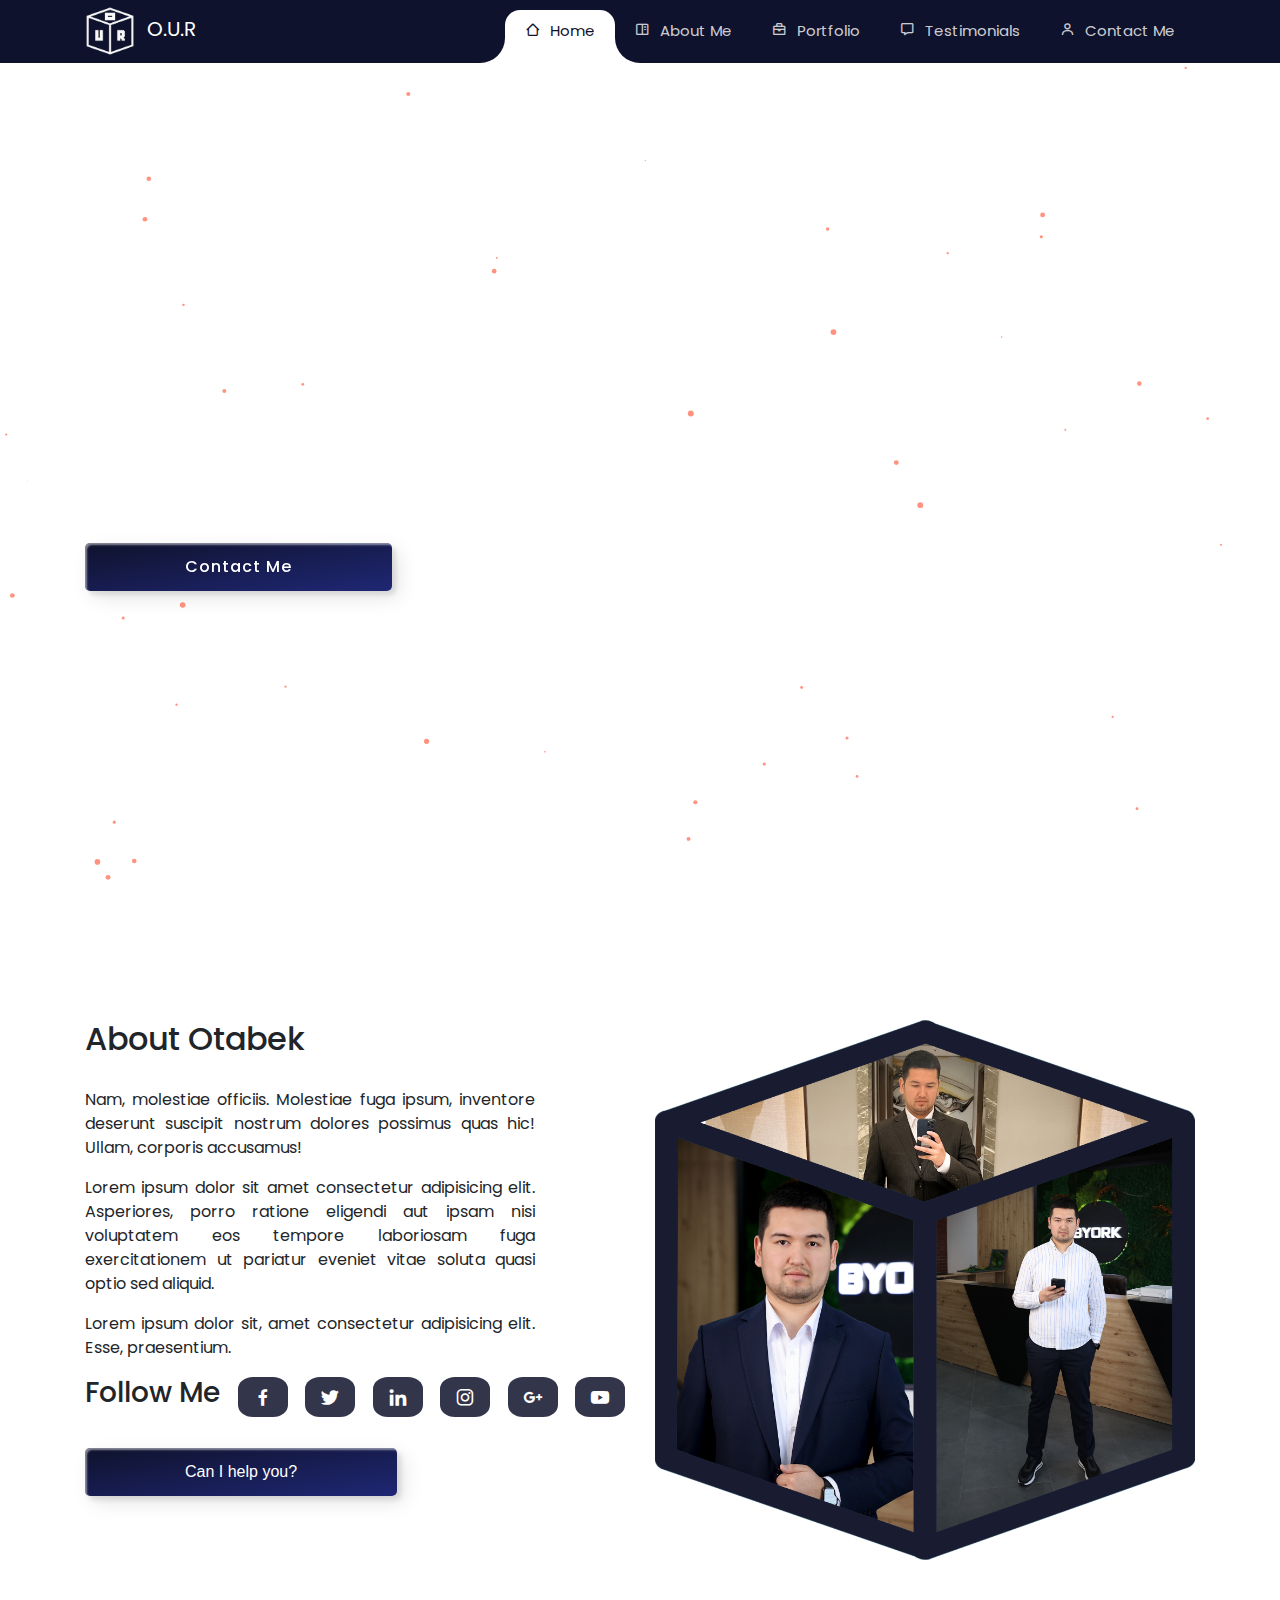
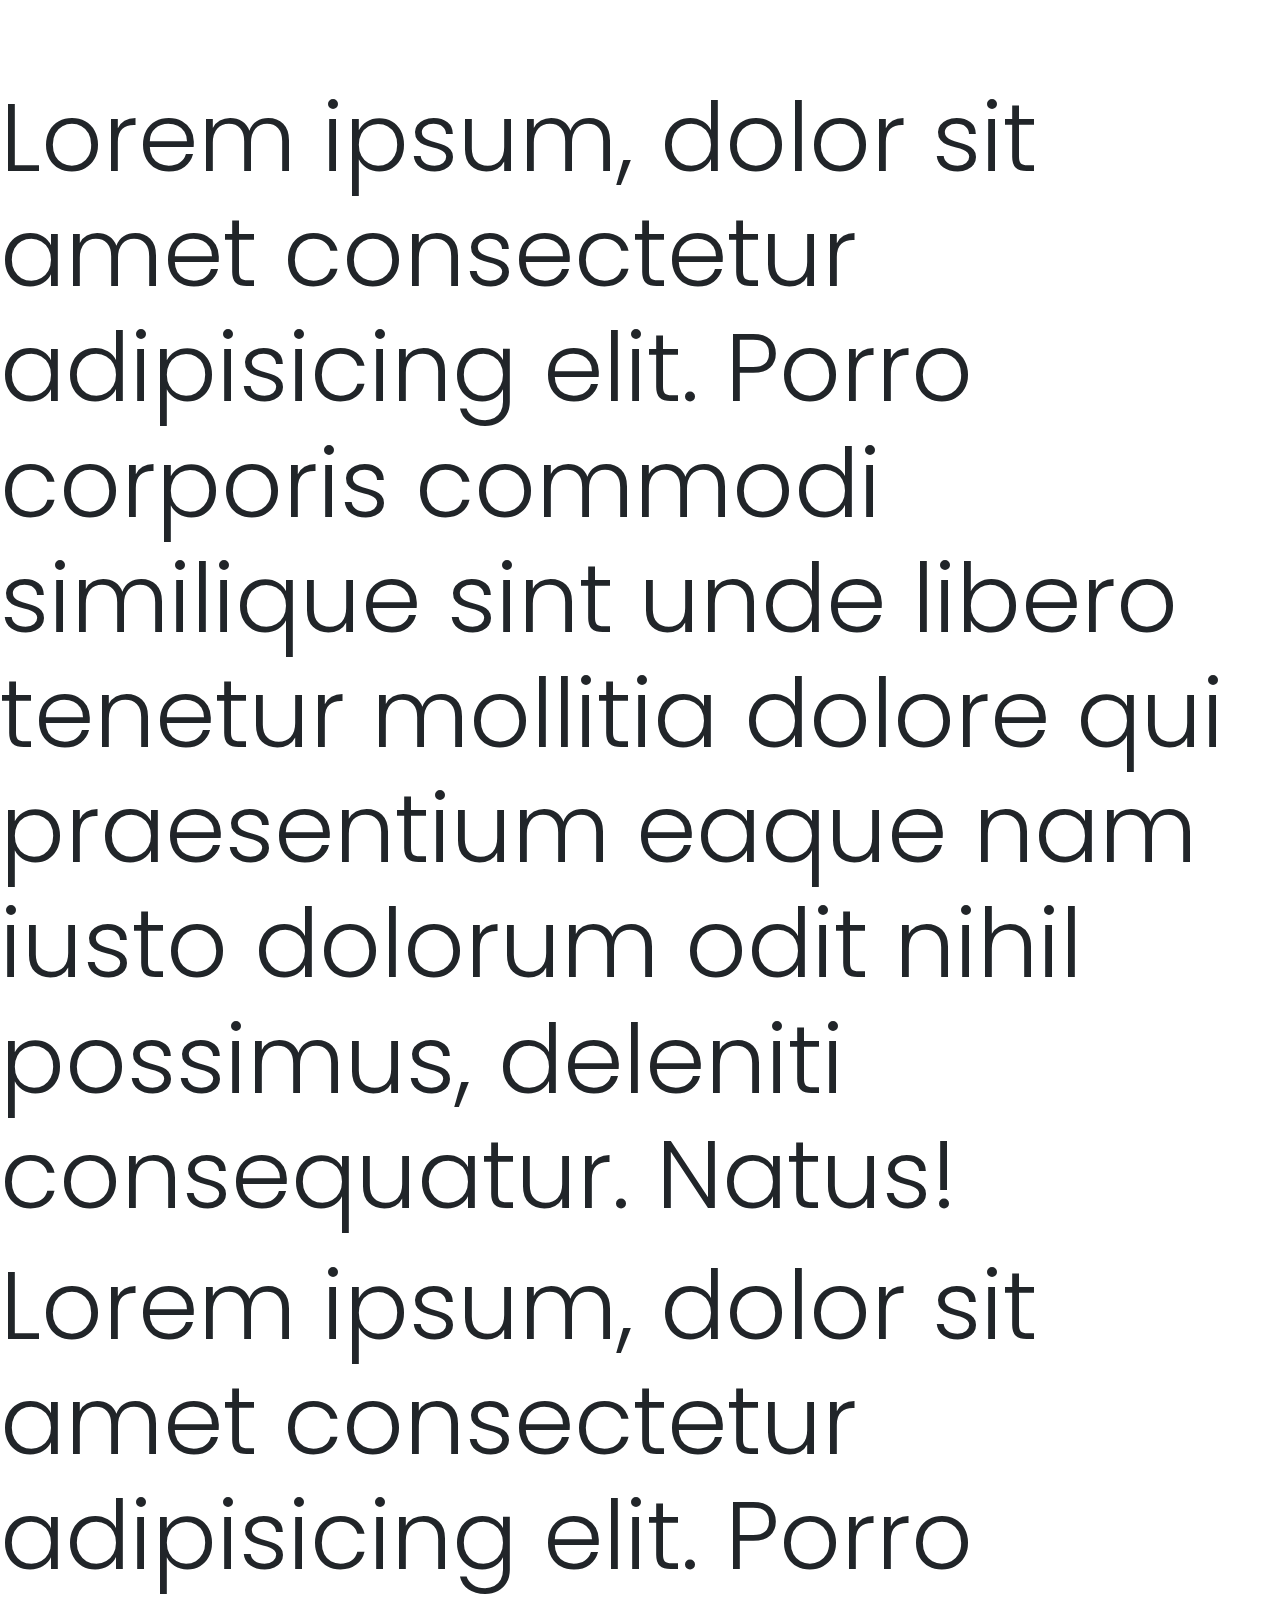
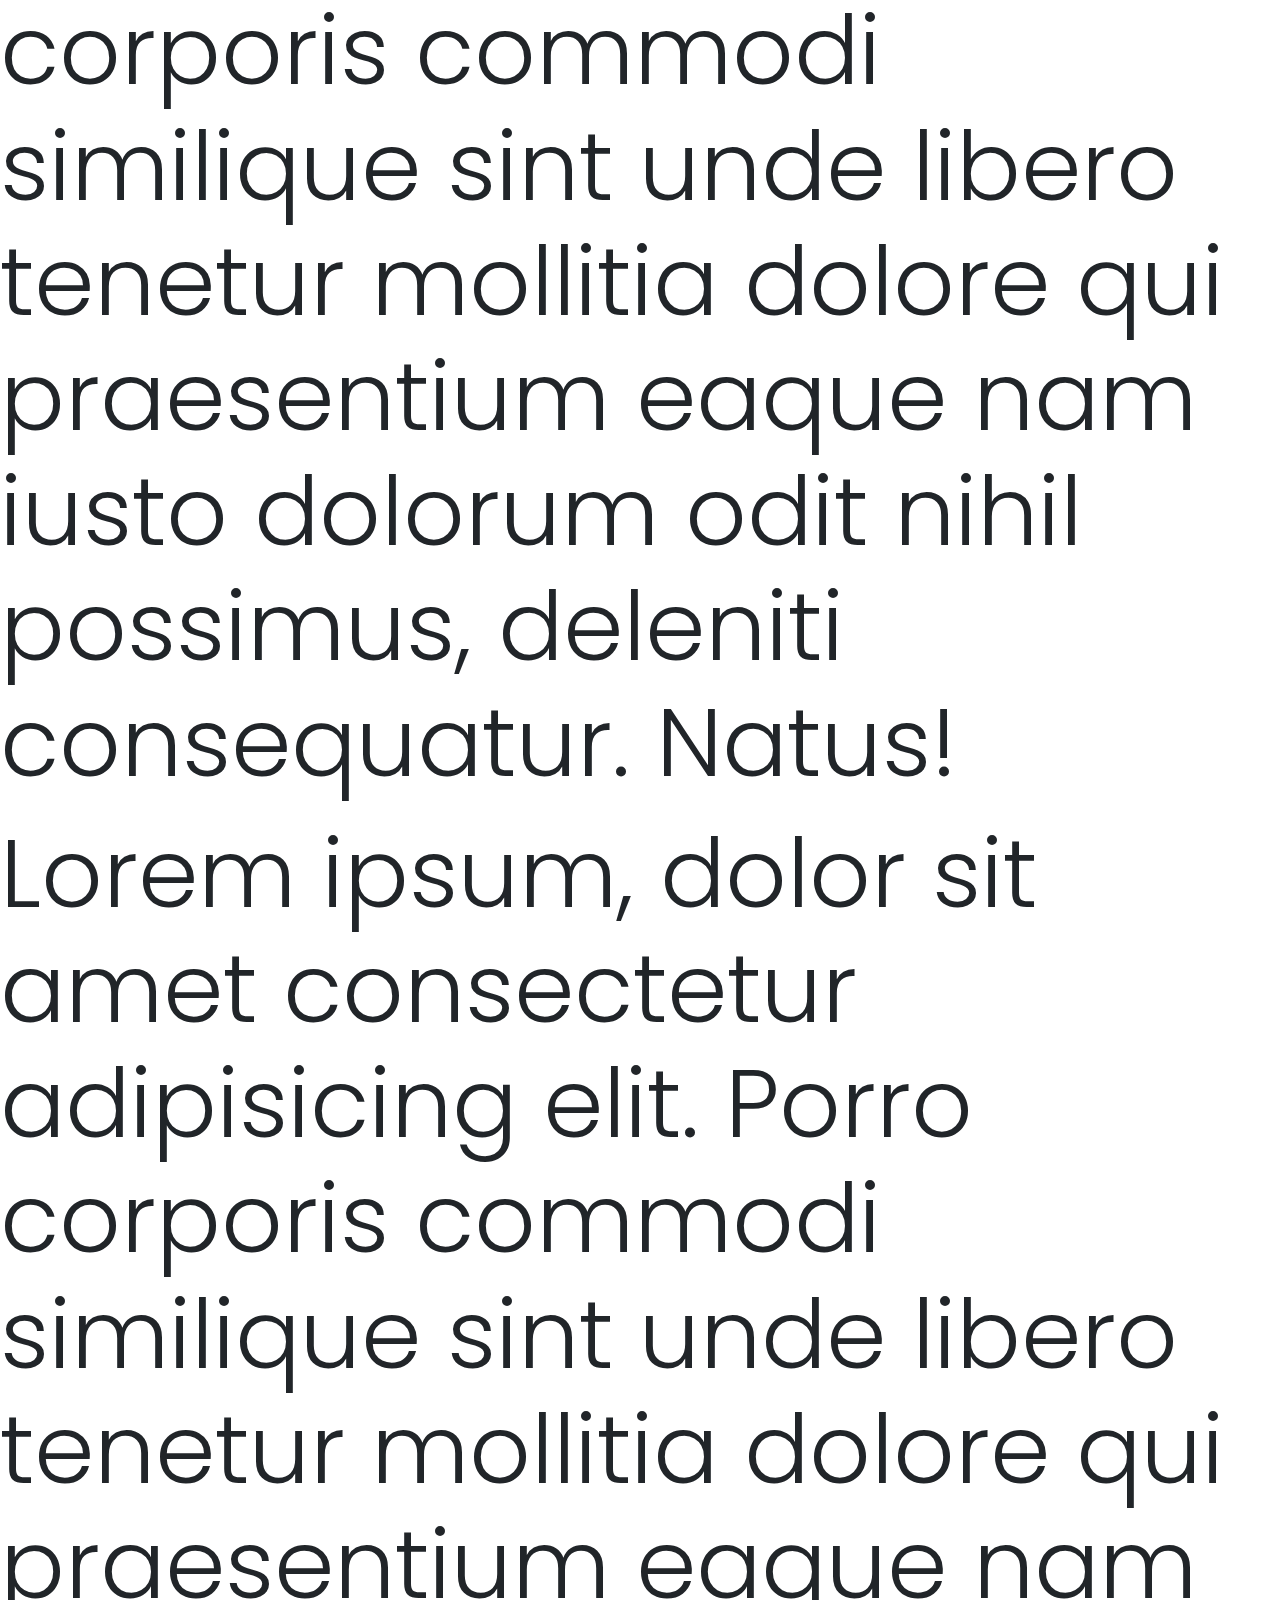
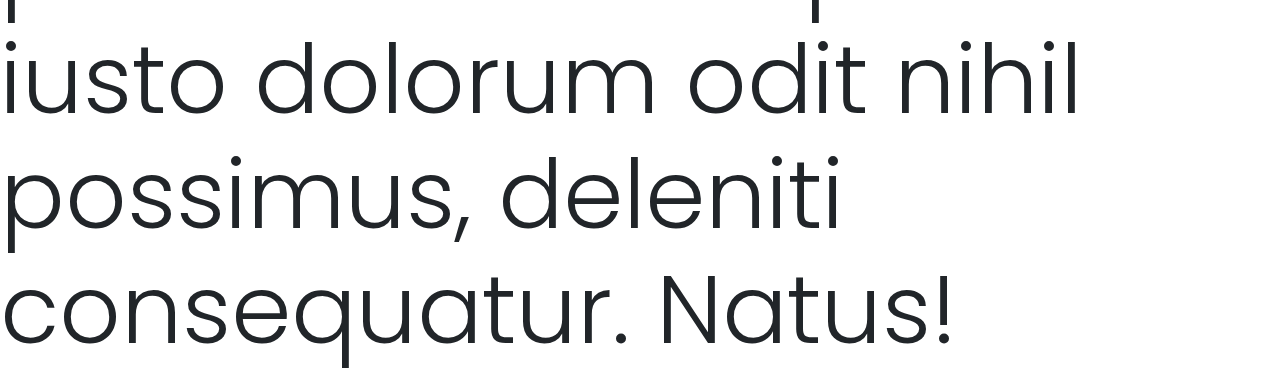
==== index.html @ ada032b0 "first upload" ====
<!DOCTYPE html>
<html lang="en">
  <head>
    <meta charset="UTF-8" />
    <meta name="viewport" content="width=device-width, initial-scale=1.0" />
    <title>Rayimjonov</title>
    <link rel="icon" href="./static/icons/Logo.png" />
    <link
      href="https://unpkg.com/boxicons@2.1.4/css/boxicons.min.css"
      rel="stylesheet"
    />
    <link
      rel="stylesheet"
      href="https://cdn.jsdelivr.net/npm/bootstrap@4.6.1/dist/css/bootstrap.min.css"
    />
    <link
      rel="stylesheet"
      href="https://cdnjs.cloudflare.com/ajax/libs/font-awesome/5.10.2/css/all.css"
    />
    <link rel="stylesheet" href="./styles/main.css" />
  </head>
  <body data-spy="scroll" data-target="#scrolled-navbar">
    <section class="header-wrapper">
      <header id="home">
        <nav
          class="navbar fixed-top navbar-expand-custom navbar-mainbg"
          id="scrolled-navbar"
        >
          <div class="container">
            <a class="navbar-brand navbar-logo" href="#">
              <img
                src="./static/icons/logo - f9f9f9.png"
                alt="logo"
                class="img-fluid"
              />
              <span class="ml-2">O.U.R</span>
            </a>
            <button
              class="navbar-toggler menu"
              id="menu"
              type="button"
              aria-controls="navbarSupportedContent"
              aria-expanded="false"
              aria-label="Toggle navigation"
            >
              <div>
                <span class="line-1"></span>
                <span class="line-2"></span>
                <span class="line-3"></span>
              </div>
            </button>
            <div class="collapse navbar-collapse" id="navbarSupportedContent">
              <ul class="navbar-nav ml-auto">
                <div class="hori-selector">
                  <div class="left"></div>
                  <div class="right"></div>
                </div>
                <li class="nav-item active">
                  <a class="nav-link" href="#home"
                    ><i class="bx bx-home-alt-2"></i>Home</a
                  >
                </li>
                <li class="nav-item">
                  <a class="nav-link" href="#about"
                    ><i class="bx bx-book-content"></i>About Me</a
                  >
                </li>
                <li class="nav-item">
                  <a class="nav-link" href="#portfolio"
                    ><i class="bx bx-briefcase"></i>Portfolio</a
                  >
                </li>
                <li class="nav-item">
                  <a class="nav-link" href="#testimonials"
                    ><i class="bx bx-message"></i>Testimonials</a
                  >
                </li>
                <li class="nav-item">
                  <a class="nav-link" href="#contact"
                    ><i class="bx bx-user"></i>Contact Me</a
                  >
                </li>
              </ul>
            </div>
          </div>
        </nav>
        <div class="content">
          <div class="container">
            <div class="row" style="flex-wrap: wrap-reverse">
              <div class="col-12 col-sm-12 col-md-6 col-lg-6">
                <div class="left">
                  <h1>Hi I'm Otabek.</h1>
                  <p>
                    Lorem ipsum dolor sit amet consectetur adipisicing elit.
                    Hic, molestias sequi odio voluptatum, cum porro deserunt,
                    aperiam tenetur accusamus ut laboriosam incidunt aut neque
                    similique ullam earum? Omnis, ut expedita?
                  </p>
                  <button class="custom-btn btn-11">
                    <span>Contact Me</span>
                  </button>
                </div>
              </div>
              <div class="col-12 col-sm-12 col-md-6 col-lg-6">
                <div class="right">
                  <img
                    src="./static/images/png - header - darker.png"
                    alt="me"
                    class="img-fluid"
                  />
                </div>
              </div>
            </div>
          </div>
        </div>
      </header>
    </section>

    <div id="tsparticles"></div>

    <section id="about" class="about-me">
      <div class="container">
        <div class="row">
          <div class="col-12 col-sm-12 col-md-6 col-lg-6">
            <div class="about-me-content">
              <h2>About Otabek</h2>
              <p>
                Nam, molestiae officiis. Molestiae fuga ipsum, inventore
                deserunt suscipit nostrum dolores possimus quas hic! Ullam,
                corporis accusamus!
              </p>
              <p>
                Lorem ipsum dolor sit amet consectetur adipisicing elit.
                Asperiores, porro ratione eligendi aut ipsam nisi voluptatem eos
                tempore laboriosam fuga exercitationem ut pariatur eveniet vitae
                soluta quasi optio sed aliquid.
              </p>
              <p>
                Lorem ipsum dolor sit, amet consectetur adipisicing elit. Esse,
                praesentium.
              </p>
              <div class="about-me-content-socials">
                <h3>Follow Me</h3>
                <a href=""><i class="bx bxl-facebook"></i></a>
                <a href=""><i class="bx bxl-twitter"></i></a>
                <a href=""><i class="bx bxl-linkedin"></i></a>
                <a href=""><i class="bx bxl-instagram"></i></a>
                <a href=""><i class="bx bxl-google-plus"></i></a>
                <a href=""><i class="bx bxl-youtube"></i></a>
              </div>
              <button class="custom-btn btn-11">Can I help you?</button>
            </div>
          </div>
          <div class="col-12 col-sm-12 col-md-6 col-lg-6">
            <div class="about-me-image">
              <img
                src="./static/images/cubic 2-variant.png"
                class="img-fluid"
                alt="ellipses"
              />
            </div>
          </div>
        </div>
      </div>
    </section>

    <section id="portfolio">
      <p class="display-1">
        Lorem ipsum, dolor sit amet consectetur adipisicing elit. Porro corporis
        commodi similique sint unde libero tenetur mollitia dolore qui
        praesentium eaque nam iusto dolorum odit nihil possimus, deleniti
        consequatur. Natus!
      </p>
    </section>
    <section id="testimonials">
      <p class="display-1">
        Lorem ipsum, dolor sit amet consectetur adipisicing elit. Porro corporis
        commodi similique sint unde libero tenetur mollitia dolore qui
        praesentium eaque nam iusto dolorum odit nihil possimus, deleniti
        consequatur. Natus!
      </p>
    </section>
    <section id="contact">
      <p class="display-1">
        Lorem ipsum, dolor sit amet consectetur adipisicing elit. Porro corporis
        commodi similique sint unde libero tenetur mollitia dolore qui
        praesentium eaque nam iusto dolorum odit nihil possimus, deleniti
        consequatur. Natus!
      </p>
    </section>

    <script src="js/particle.js"></script>
    <script src="https://code.jquery.com/jquery-3.4.1.min.js"></script>
    <script src="https://cdn.jsdelivr.net/npm/popper.js@1.16.1/dist/umd/popper.min.js"></script>
    <script src="https://cdn.jsdelivr.net/npm/bootstrap@4.6.1/dist/js/bootstrap.min.js"></script>
    <script src="./js/index.js"></script>
  </body>
</html>
---- styles/main.css ----
@charset "UTF-8";
@import url("https://fonts.googleapis.com/css?family=Poppins:100,100i,200,200i,300,300i,400,400i,500,500i,600,600i,700,700i,800,800i,900,900i&subset=devanagari,latin-ext");
@import url("https://fonts.googleapis.com/css2?family=Lobster&display=swap");
/* Please ❤ this if you like it! */
@import url("https://fonts.googleapis.com/css?family=Poppins:100,100i,200,200i,300,300i,400,400i,500,500i,600,600i,700,700i,800,800i,900,900i&subset=devanagari,latin-ext");
@import url("https://fonts.googleapis.com/css?family=Roboto");
.navbar-logo {
  color: #fff;
  font-family: "Lobster", cursive;
}

.navbar-logo:hover {
  color: white;
}

.navbar-logo img {
  width: 50px;
  height: 50px;
}

.navbar-mainbg {
  background-color: #0f122c;
  padding: 0px;
}

#navbarSupportedContent {
  overflow: hidden;
  position: relative;
}

#navbarSupportedContent ul {
  padding: 0px;
  margin: 0px;
}

#navbarSupportedContent ul li a i {
  margin-right: 10px;
}

#navbarSupportedContent li {
  list-style-type: none;
  float: left;
}

#navbarSupportedContent ul li a {
  color: rgba(255, 255, 255, 0.8);
  text-decoration: none;
  font-size: 15px;
  display: block;
  padding: 20px 20px;
  transition-duration: 0.6s;
  transition-timing-function: cubic-bezier(0.68, -0.55, 0.265, 1.55);
  position: relative;
}

#navbarSupportedContent > ul > li.active > a {
  color: #0f122c;
  background-color: transparent;
  transition: all 0.7s;
}

#navbarSupportedContent a:not(:only-child):after {
  content: "";
  position: absolute;
  right: 20px;
  top: 10px;
  font-size: 14px;
  font-family: "Font Awesome 5 Free";
  display: inline-block;
  padding-right: 3px;
  vertical-align: middle;
  font-weight: 900;
  transition: 0.5s;
}

#navbarSupportedContent .active > a:not(:only-child):after {
  transform: rotate(90deg);
}

.hori-selector {
  display: inline-block;
  position: absolute;
  height: 100%;
  top: 0px;
  left: 0px;
  transition-duration: 0.6s;
  transition-timing-function: cubic-bezier(0.68, -0.55, 0.265, 1.55);
  background-color: #fff;
  border-top-left-radius: 15px;
  border-top-right-radius: 15px;
  margin-top: 10px;
}

.hori-selector .right,
.hori-selector .left {
  position: absolute;
  width: 25px;
  height: 25px;
  background-color: #fff;
  bottom: 10px;
}

.hori-selector .right {
  right: -25px;
}

.hori-selector .left {
  left: -25px;
}

.hori-selector .right:before,
.hori-selector .left:before {
  content: "";
  position: absolute;
  width: 50px;
  height: 50px;
  border-radius: 50%;
  background-color: #0f122c;
}

.hori-selector .right:before {
  bottom: 0;
  right: -25px;
}

.hori-selector .left:before {
  bottom: 0;
  left: -25px;
}

.menu {
  width: 30px;
  height: 30px;
  border-radius: 5px;
  cursor: pointer;
  padding: 0;
}

.menu div {
  width: 100%;
  height: 100%;
  position: relative;
}

.menu span {
  background-color: white;
  width: 100%;
  height: 1px;
  border-radius: 5px;
  display: block;
  position: absolute;
  top: 50%;
  left: 50%;
  transform: translate(-50%, -50%);
  transition: transform 0.5s, width 0.5s;
}

.menu .line-1 {
  transform: translate(-50%, -8px);
}

.menu .line-3 {
  transform: translate(-50%, 6px);
}

.openmenu .line-1 {
  transform: translate(-50%, -50%) rotate(-45deg);
}

.openmenu .line-3 {
  transform: translate(-50%, -50%) rotate(45deg);
}

.openmenu .line-2 {
  width: 0;
}

@media (min-width: 992px) {
  .navbar-expand-custom {
    -ms-flex-flow: row nowrap;
    flex-flow: row nowrap;
    -ms-flex-pack: start;
    justify-content: flex-start;
  }
  .navbar-expand-custom .navbar-nav {
    -ms-flex-direction: row;
    flex-direction: row;
  }
  .navbar-expand-custom .navbar-toggler {
    display: none;
  }
  .navbar-expand-custom .navbar-collapse {
    display: -ms-flexbox !important;
    display: flex !important;
    -ms-flex-preferred-size: auto;
    flex-basis: auto;
  }
}
@media (max-width: 991px) {
  .menu {
    margin-right: 15px;
  }
  header nav .container {
    padding-right: 0;
  }
  #navbarSupportedContent ul li a {
    padding: 12px 30px;
  }
  .hori-selector {
    margin-top: 0px;
    margin-left: 10px;
    border-radius: 0;
    border-top-left-radius: 25px;
    border-bottom-left-radius: 25px;
  }
  .hori-selector .left,
  .hori-selector .right {
    right: 10px;
  }
  .hori-selector .left {
    top: -25px;
    left: auto;
  }
  .hori-selector .right {
    bottom: -25px;
  }
  .hori-selector .left:before {
    left: -25px;
    top: -25px;
  }
  .hori-selector .right:before {
    bottom: -25px;
    left: -25px;
  }
}
.custom-btn {
  color: #fff;
  border-radius: 5px;
  padding: 12px 100px;
  font-family: "Lato", sans-serif;
  font-weight: 500;
  background: transparent;
  cursor: pointer;
  transition: all 0.5s ease;
  position: relative;
  display: inline-block;
  box-shadow: inset 2px 2px 2px 0px rgba(255, 255, 255, 0.5), 7px 7px 20px 0px rgba(0, 0, 0, 0.1), 4px 4px 5px 0px rgba(0, 0, 0, 0.1);
  outline: none;
}

.btn-11 {
  display: block;
  border: none;
  background: linear-gradient(to right bottom, #0f122c, #1f2774);
  color: #fff;
  overflow: hidden;
  position: relative;
}

.btn-11:hover {
  text-decoration: none;
  color: #fff;
}

.btn-11:before {
  position: absolute;
  content: "";
  display: inline-block;
  top: -180px;
  left: 0;
  width: 30px;
  height: 100%;
  background-color: #fff;
  animation: shiny-btn1 3s ease-in-out infinite;
}

.btn-11:hover {
  opacity: 0.7;
}

.btn-11:active {
  box-shadow: 4px 4px 6px 0 rgba(255, 255, 255, 0.1), -4px -4px 6px 0 rgba(116, 125, 136, 0.2), inset -4px -4px 6px 0 rgba(255, 255, 255, 0.2), inset 4px 4px 6px 0 rgba(0, 0, 0, 0.2);
}

@-webkit-keyframes shiny-btn1 {
  0% {
    -webkit-transform: scale(0) rotate(45deg);
    opacity: 0;
  }
  80% {
    -webkit-transform: scale(0) rotate(45deg);
    opacity: 0.5;
  }
  81% {
    -webkit-transform: scale(4) rotate(45deg);
    opacity: 1;
  }
  100% {
    -webkit-transform: scale(50) rotate(45deg);
    opacity: 0;
  }
}
/* #Primary
================================================== */
body {
  position: relative;
}

* {
  margin: 0;
  padding: 0;
  user-select: none;
  font-family: "Poppins", sans-serif;
  scroll-behavior: smooth;
}

.header-wrapper {
  background: url("https://img.freepik.com/free-vector/blue-polygon-dark-background-social-template_53876-116080.jpg?w=2000&t=st=1695407667~exp=1695408267~hmac=514a0bbaee0c360b19a266590b690fb5d984eaeab2ab5a91be35a0ae9eb33b96") no-repeat center center/cover;
  overflow: hidden;
}

header {
  position: relative;
  z-index: 2;
  height: 100vh;
  padding-top: 62px;
  overflow: hidden;
}
header .content .left {
  height: 90%;
  display: flex;
  flex-direction: column;
  justify-content: center;
  align-items: start;
  color: white;
}
header .content .left h1 {
  letter-spacing: 0.5px;
  margin-bottom: 30px;
}
header .content .left p {
  letter-spacing: 0.5px;
  margin-bottom: 25px;
}
header .content .left button {
  letter-spacing: 1px;
}
header .content .right {
  height: 100vh;
  display: flex;
  justify-content: end;
  align-items: end;
}
header .content .right img {
  width: 100%;
  height: auto;
  object-fit: cover;
  object-position: top;
}

#tsparticles canvas {
  position: absolute !important;
  max-height: 100vh !important;
  height: 100vh !important;
}

.about-me {
  padding: 120px 0;
}
.about-me-content h2 {
  margin-bottom: 30px;
}
.about-me-content p {
  max-width: 450px;
  text-align: justify;
}
.about-me-content-socials {
  display: flex;
  align-items: center;
  justify-content: space-between;
  margin-bottom: 30px;
}
.about-me-content-socials a {
  text-decoration: none;
}
.about-me-content-socials a i {
  width: 50px;
  height: 40px;
  display: block;
  background-color: rgba(15, 18, 44, 0.85);
  border-radius: 30%;
  color: white;
  text-align: center;
  line-height: 40px;
  font-size: 22px;
  cursor: pointer;
}

/*# sourceMappingURL=main.css.map */
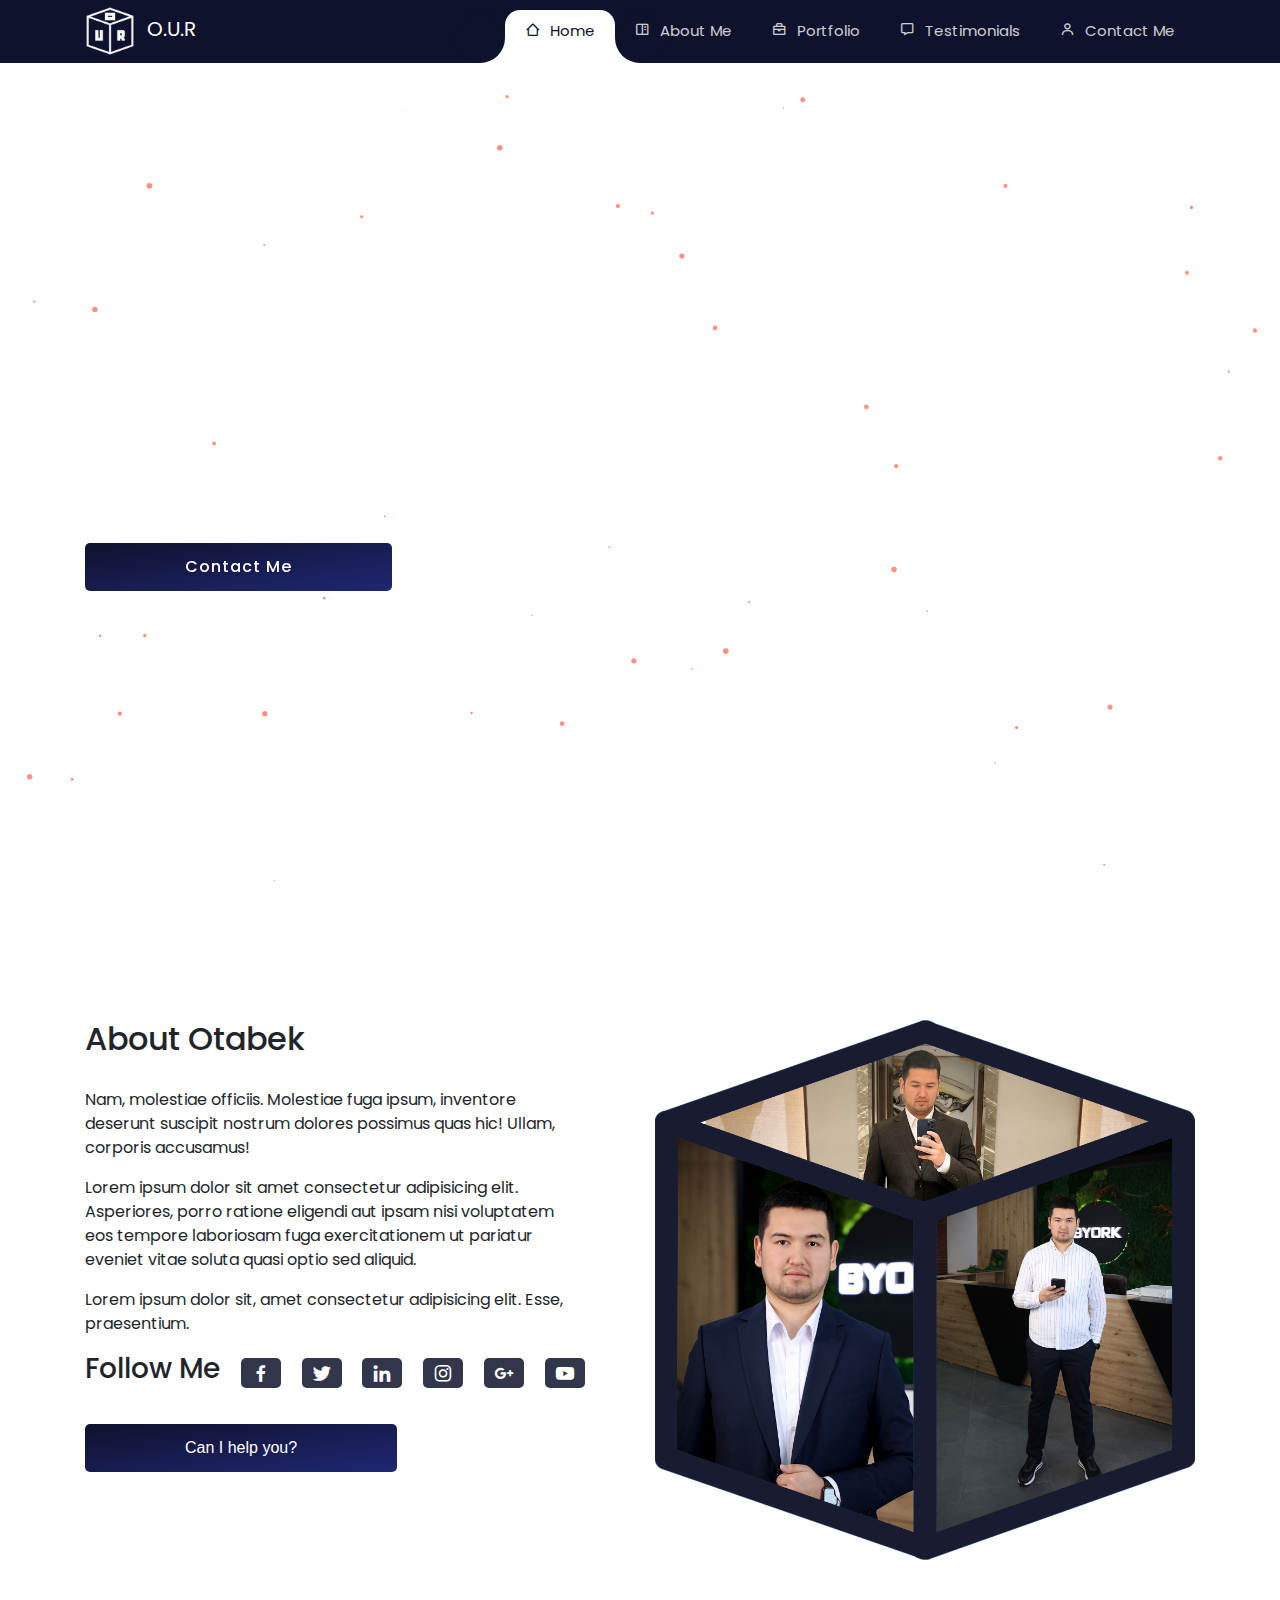
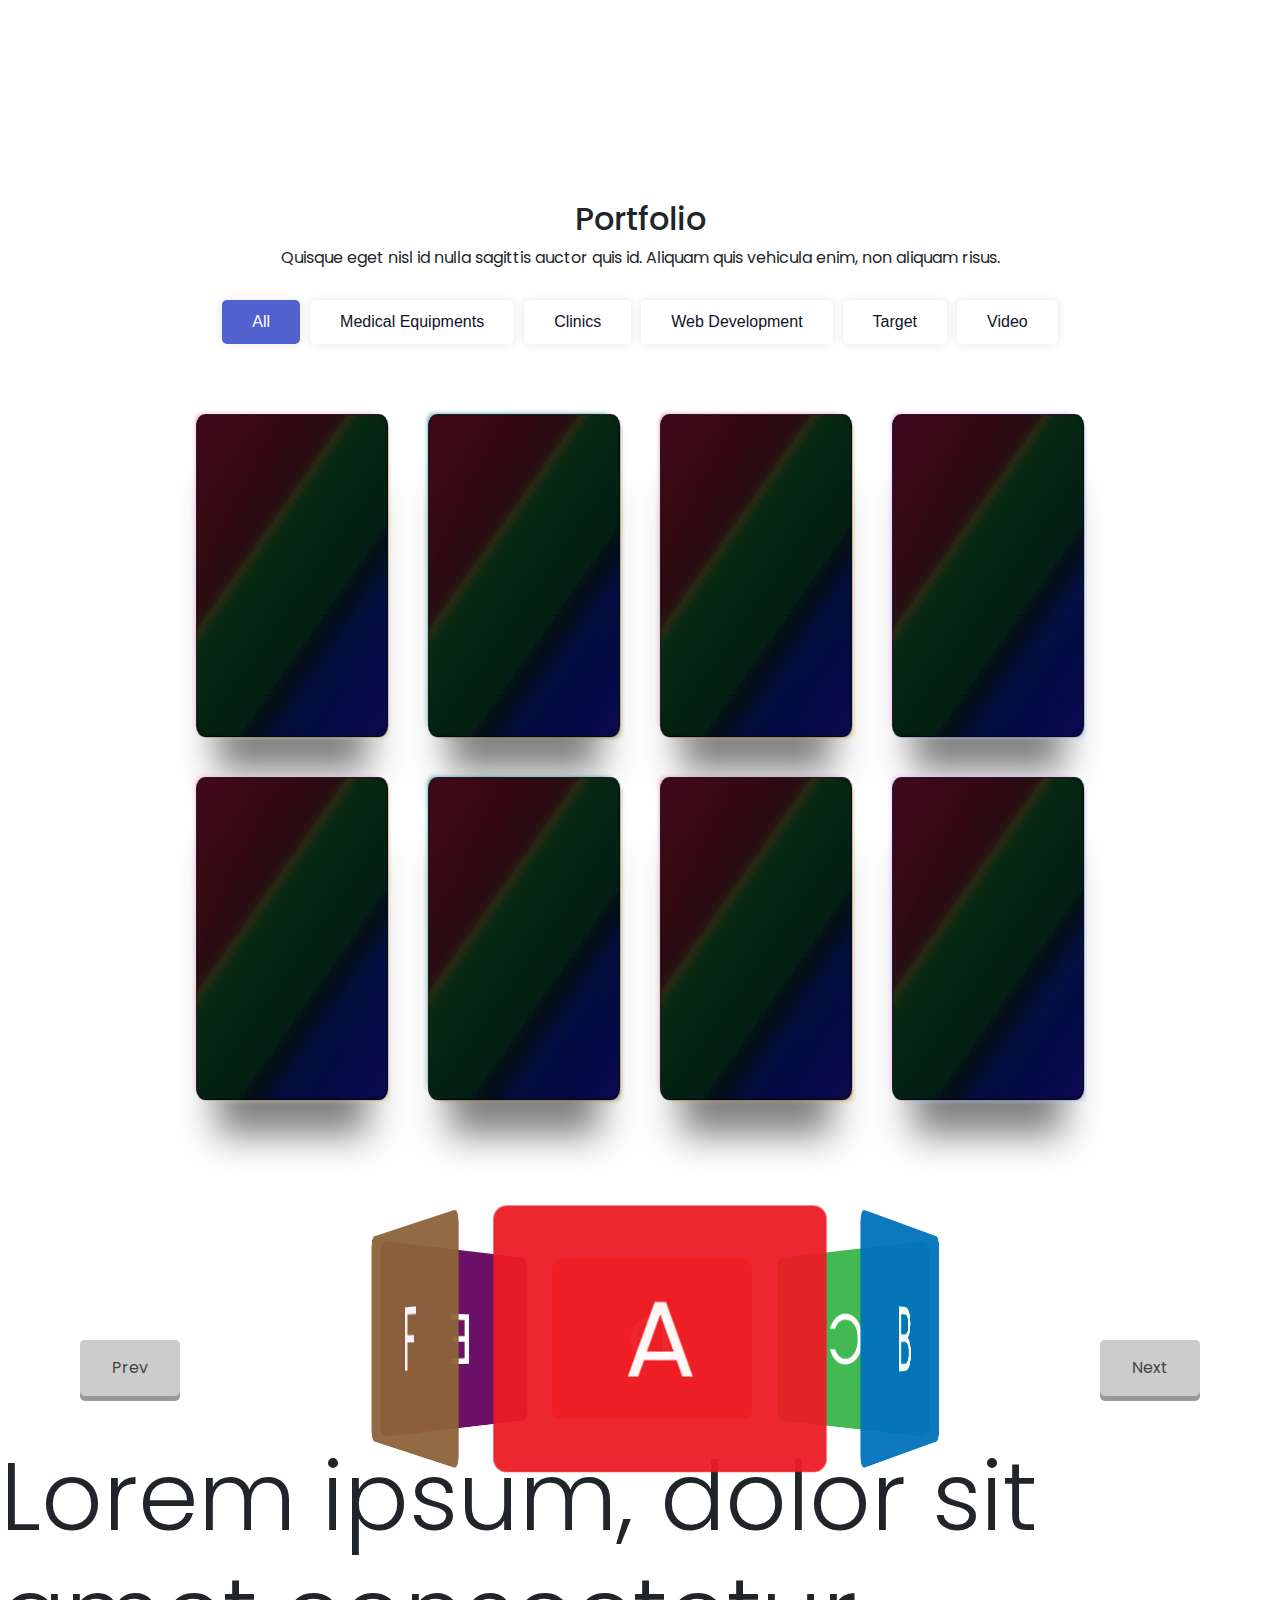
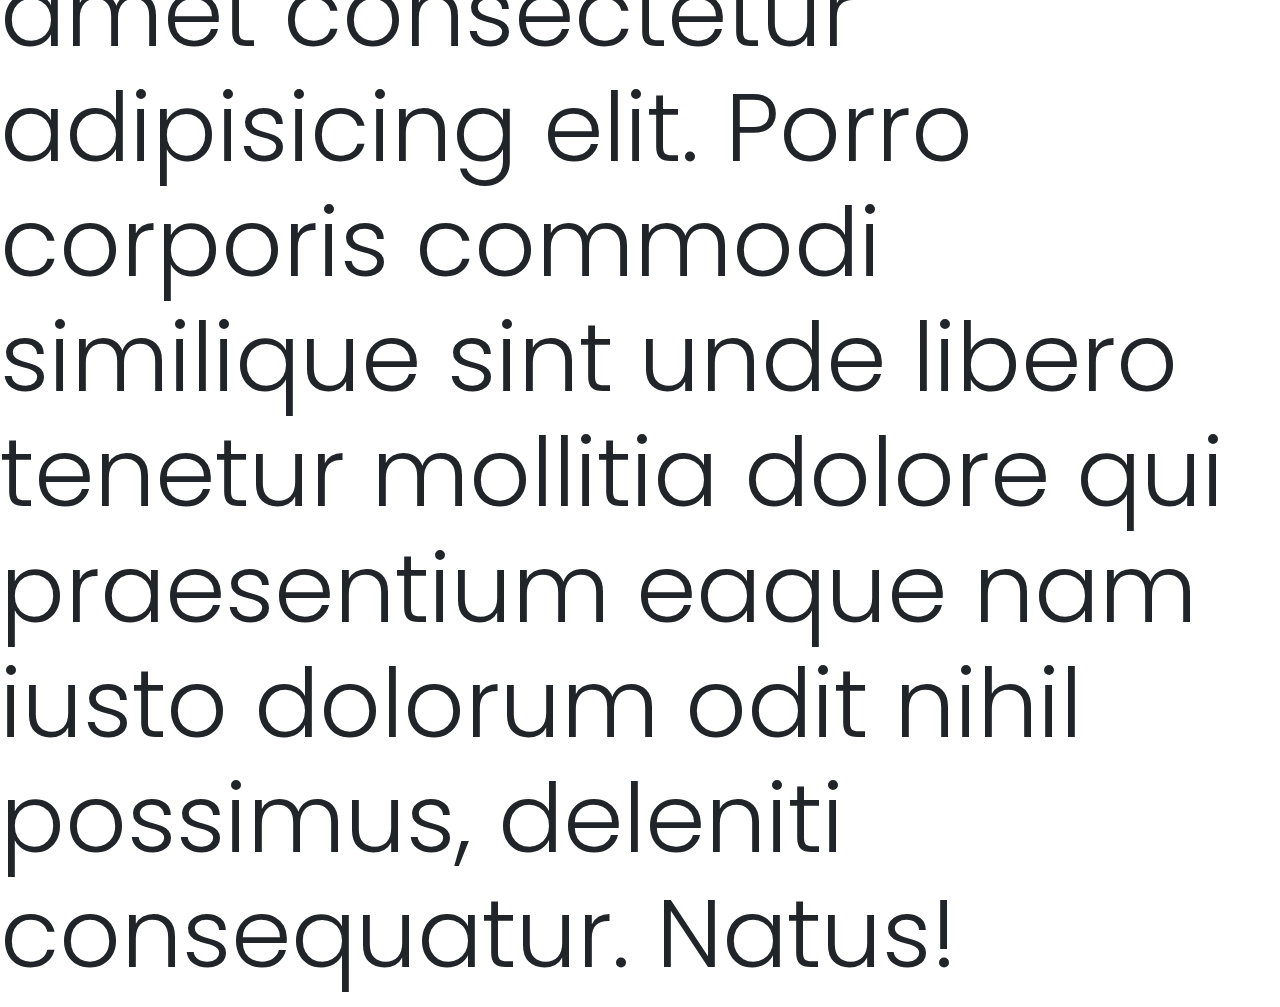
==== commit 4b744cf5: "changed" ====
--- a/index.html
+++ b/index.html
@@ -164,21 +164,179 @@
       </div>
     </section>
 
-    <section id="portfolio">
-      <p class="display-1">
-        Lorem ipsum, dolor sit amet consectetur adipisicing elit. Porro corporis
-        commodi similique sint unde libero tenetur mollitia dolore qui
-        praesentium eaque nam iusto dolorum odit nihil possimus, deleniti
-        consequatur. Natus!
-      </p>
+    <section id="portfolio" class="portfolio">
+      <div class="container">
+        <div class="title">
+          <h2>Portfolio</h2>
+          <p>
+            Quisque eget nisl id nulla sagittis auctor quis id. Aliquam quis
+            vehicula enim, non aliquam risus.
+          </p>
+        </div>
+        <div class="portfolio-content">
+          <ul class="nav" id="myTab" role="tablist">
+            <li class="nav-item" role="presentation">
+              <button
+                class="nav-link active custom-btn btn-5"
+                id="home-tab"
+                data-toggle="tab"
+                data-target="#all"
+                type="button"
+                role="tab"
+              >
+                All
+              </button>
+            </li>
+            <li class="nav-item" role="presentation">
+              <button
+                class="nav-link custom-btn btn-5"
+                id="profile-tab"
+                data-toggle="tab"
+                data-target="#medical"
+                type="button"
+                role="tab"
+              >
+                Medical Equipments
+              </button>
+            </li>
+            <li class="nav-item" role="presentation">
+              <button
+                class="nav-link custom-btn btn-5"
+                id="profile-tab"
+                data-toggle="tab"
+                data-target="#clinics"
+                type="button"
+                role="tab"
+              >
+                Clinics
+              </button>
+            </li>
+            <li class="nav-item" role="presentation">
+              <button
+                class="nav-link custom-btn btn-5"
+                id="profile-tab"
+                data-toggle="tab"
+                data-target="#web"
+                type="button"
+                role="tab"
+              >
+                Web Development
+              </button>
+            </li>
+            <li class="nav-item" role="presentation">
+              <button
+                class="nav-link custom-btn btn-5"
+                id="profile-tab"
+                data-toggle="tab"
+                data-target="#target"
+                type="button"
+                role="tab"
+              >
+                Target
+              </button>
+            </li>
+            <li class="nav-item" role="presentation">
+              <button
+                class="nav-link custom-btn btn-5"
+                id="profile-tab"
+                data-toggle="tab"
+                data-target="#video"
+                type="button"
+                role="tab"
+              >
+                Video
+              </button>
+            </li>
+          </ul>
+          <div class="tab-content" id="myTabContent">
+            <div
+              class="tab-pane fade show active"
+              id="all"
+              role="tabpanel"
+              aria-labelledby="home-tab"
+            >
+              <section class="cards">
+                <div class="card charizard animated"></div>
+                <div class="card pika animated"></div>
+                <div class="card eevee animated"></div>
+                <div class="card mewtwo animated"></div>
+                <div class="card charizard animated"></div>
+                <div class="card pika animated"></div>
+                <div class="card eevee animated"></div>
+                <div class="card mewtwo animated"></div>
+              </section>
+            </div>
+            <div
+              class="tab-pane fade"
+              id="medical"
+              role="tabpanel"
+              aria-labelledby="home-tab"
+            >
+              <section class="cards">
+                <div class="card charizard animated"></div>
+              </section>
+            </div>
+            <div
+              class="tab-pane fade"
+              id="clinics"
+              role="tabpanel"
+              aria-labelledby="home-tab"
+            >
+              <section class="cards">
+                <div class="card charizard animated"></div>
+                <div class="card pika animated"></div>
+              </section>
+            </div>
+            <div
+              class="tab-pane fade"
+              id="web"
+              role="tabpanel"
+              aria-labelledby="home-tab"
+            >
+              <section class="cards">
+                <div class="card charizard animated"></div>
+                <div class="card pika animated"></div>
+                <div class="card eevee animated"></div>
+                <div class="card mewtwo animated"></div>
+              </section>
+            </div>
+            <div
+              class="tab-pane fade"
+              id="target"
+              role="tabpanel"
+              aria-labelledby="home-tab"
+            >
+              <section class="cards">
+                <div class="card charizard animated"></div>
+              </section>
+            </div>
+            <div
+              class="tab-pane fade"
+              id="video"
+              role="tabpanel"
+              aria-labelledby="home-tab"
+            >
+              <section class="cards">
+                <div class="card charizard animated"></div>
+              </section>
+            </div>
+          </div>
+        </div>
+      </div>
     </section>
     <section id="testimonials">
-      <p class="display-1">
-        Lorem ipsum, dolor sit amet consectetur adipisicing elit. Porro corporis
-        commodi similique sint unde libero tenetur mollitia dolore qui
-        praesentium eaque nam iusto dolorum odit nihil possimus, deleniti
-        consequatur. Natus!
-      </p>
+      <div class="container">
+        <div class="carousel">
+          <div class="item a">A</div>
+          <div class="item b">B</div>
+          <div class="item c">C</div>
+          <div class="item d">D</div>
+          <div class="item e">E</div>
+          <div class="item f">F</div>
+        </div>
+      </div>
+      <div class="next">Next</div>
+      <div class="prev">Prev</div>
     </section>
     <section id="contact">
       <p class="display-1">
--- a/styles/main.css
+++ b/styles/main.css
@@ -244,8 +244,6 @@
   transition: all 0.5s ease;
   position: relative;
   display: inline-block;
-  box-shadow: inset 2px 2px 2px 0px rgba(255, 255, 255, 0.5), 7px 7px 20px 0px rgba(0, 0, 0, 0.1), 4px 4px 5px 0px rgba(0, 0, 0, 0.1);
-  outline: none;
 }
 
 .btn-11 {
@@ -300,6 +298,489 @@
     opacity: 0;
   }
 }
+.btn-5 {
+  display: block;
+  padding: 10px 30px;
+  border: none;
+}
+
+.btn-5:before,
+.btn-5:after {
+  content: "";
+  position: absolute;
+  top: 0;
+  right: 0;
+  height: 2px;
+  width: 0;
+  background: #5161ce;
+  box-shadow: -1px -1px 5px 0px #fff, 7px 7px 20px 0px rgba(0, 0, 0, 0.2), 4px 4px 5px 0px rgba(0, 0, 0, 0.1333333333);
+  transition: 400ms ease all;
+}
+
+.btn-5:after {
+  right: inherit;
+  top: inherit;
+  left: 0;
+  bottom: 0;
+}
+
+.btn-5:hover:before,
+.btn-5:hover:after {
+  width: 100%;
+  transition: 800ms ease all;
+}
+
+:root {
+  --color1: rgb(0, 231, 255);
+  --color2: rgb(255, 0, 231);
+  --back: url("https://cdn2.bulbagarden.net/upload/1/17/Cardback.jpg");
+  --charizard1: #fac;
+  --charizard2: #ddccaa;
+  --charizardfront: url("https://assets.codepen.io/13471/charizard-gx.webp");
+  --pika1: #54a29e;
+  --pika2: #a79d66;
+  --pikafront: url("https://assets.codepen.io/13471/pikachu-gx.webp");
+  --eevee1: #efb2fb;
+  --eevee2: #acc6f8;
+  --eeveefront: url("https://assets.codepen.io/13471/eevee-gx.webp");
+  --mewtwo1: #efb2fb;
+  --mewtwo2: #acc6f8;
+  --mewtwofront: url("https://assets.codepen.io/13471/mewtwo-gx.webp");
+}
+
+.card {
+  width: 71.5vw;
+  height: 100vw;
+  position: relative;
+  overflow: hidden;
+  margin: 20px;
+  overflow: hidden;
+  z-index: 10;
+  touch-action: none;
+  border-radius: 5%/3.5%;
+  box-shadow: -5px -5px 5px -5px var(--color1), 5px 5px 5px -5px var(--color2), -7px -7px 10px -5px transparent, 7px 7px 10px -5px transparent, 0 0 5px 0px rgba(255, 255, 255, 0), 0 55px 35px -20px rgba(0, 0, 0, 0.5);
+  transition: transform 0.5s ease, box-shadow 0.2s ease;
+  will-change: transform, filter;
+  background-color: #040712;
+  background-image: var(--front);
+  background-size: cover;
+  background-repeat: no-repeat;
+  background-position: 50% 50%;
+  transform-origin: center;
+}
+@media screen and (min-width: 600px) {
+  .card {
+    width: clamp(1.9vw, 60vh, 15vw);
+    height: clamp(18vw, 85vh, 25.2vw);
+  }
+}
+
+.card:hover {
+  box-shadow: -20px -20px 30px -25px var(--color1), 20px 20px 30px -25px var(--color2), -7px -7px 10px -5px var(--color1), 7px 7px 10px -5px var(--color2), 0 0 13px 4px rgba(255, 255, 255, 0.3), 0 55px 35px -20px rgba(0, 0, 0, 0.5);
+}
+
+.card.charizard {
+  --color1: var(--charizard1);
+  --color2: var(--charizard2);
+  --front: var(--charizardfront);
+}
+
+.card.pika {
+  --color1: var(--pika1);
+  --color2: var(--pika2);
+  --front: var(--pikafront);
+}
+
+.card.mewtwo {
+  --color1: var(--mewtwo1);
+  --color2: var(--mewtwo2);
+  --front: var(--mewtwofront);
+}
+
+.card.eevee {
+  --color1: #ec9bb6;
+  --color2: #ccac6f;
+  --color3: #69e4a5;
+  --color4: #8ec5d6;
+  --color5: #b98cce;
+  --front: var(--eeveefront);
+}
+
+.card:before,
+.card:after {
+  content: "";
+  position: absolute;
+  left: 0;
+  right: 0;
+  bottom: 0;
+  top: 0;
+  background-repeat: no-repeat;
+  opacity: 0.5;
+  mix-blend-mode: color-dodge;
+  transition: all 0.33s ease;
+}
+
+.card:before {
+  background-position: 50% 50%;
+  background-size: 300% 300%;
+  background-image: linear-gradient(115deg, transparent 0%, var(--color1) 25%, transparent 47%, transparent 53%, var(--color2) 75%, transparent 100%);
+  opacity: 0.5;
+  filter: brightness(0.5) contrast(1);
+  z-index: 1;
+}
+
+.card:after {
+  opacity: 1;
+  background-image: url("https://assets.codepen.io/13471/sparkles.gif"), url(https://assets.codepen.io/13471/holo.png), linear-gradient(125deg, rgba(255, 0, 132, 0.3137254902) 15%, rgba(252, 164, 0, 0.2509803922) 30%, rgba(255, 255, 0, 0.1882352941) 40%, rgba(0, 255, 138, 0.1254901961) 60%, rgba(0, 207, 255, 0.2509803922) 70%, rgba(204, 76, 250, 0.3137254902) 85%);
+  background-position: 50% 50%;
+  background-size: 160%;
+  background-blend-mode: overlay;
+  z-index: 2;
+  filter: brightness(1) contrast(1);
+  transition: all 0.33s ease;
+  mix-blend-mode: color-dodge;
+  opacity: 0.75;
+}
+
+.card.active:after,
+.card:hover:after {
+  filter: brightness(1) contrast(1);
+  opacity: 1;
+}
+
+.card.active,
+.card:hover {
+  animation: none;
+  transition: box-shadow 0.1s ease-out;
+}
+
+.card.active:before,
+.card:hover:before {
+  animation: none;
+  background-image: linear-gradient(110deg, transparent 25%, var(--color1) 48%, var(--color2) 52%, transparent 75%);
+  background-position: 50% 50%;
+  background-size: 250% 250%;
+  opacity: 0.88;
+  filter: brightness(0.66) contrast(1.33);
+  transition: none;
+}
+
+.card.active:before,
+.card:hover:before,
+.card.active:after,
+.card:hover:after {
+  animation: none;
+  transition: none;
+}
+
+.card.animated {
+  transition: none;
+  animation: holoCard 12s ease 0s 1;
+}
+.card.animated:before {
+  transition: none;
+  animation: holoGradient 12s ease 0s 1;
+}
+.card.animated:after {
+  transition: none;
+  animation: holoSparkle 12s ease 0s 1;
+}
+
+@keyframes holoSparkle {
+  0%, 100% {
+    opacity: 0.75;
+    background-position: 50% 50%;
+    filter: brightness(1.2) contrast(1.25);
+  }
+  5%, 8% {
+    opacity: 1;
+    background-position: 40% 40%;
+    filter: brightness(0.8) contrast(1.2);
+  }
+  13%, 16% {
+    opacity: 0.5;
+    background-position: 50% 50%;
+    filter: brightness(1.2) contrast(0.8);
+  }
+  35%, 38% {
+    opacity: 1;
+    background-position: 60% 60%;
+    filter: brightness(1) contrast(1);
+  }
+  55% {
+    opacity: 0.33;
+    background-position: 45% 45%;
+    filter: brightness(1.2) contrast(1.25);
+  }
+}
+@keyframes holoGradient {
+  0%, 100% {
+    opacity: 0.5;
+    background-position: 50% 50%;
+    filter: brightness(0.5) contrast(1);
+  }
+  5%, 9% {
+    background-position: 100% 100%;
+    opacity: 1;
+    filter: brightness(0.75) contrast(1.25);
+  }
+  13%, 17% {
+    background-position: 0% 0%;
+    opacity: 0.88;
+  }
+  35%, 39% {
+    background-position: 100% 100%;
+    opacity: 1;
+    filter: brightness(0.5) contrast(1);
+  }
+  55% {
+    background-position: 0% 0%;
+    opacity: 1;
+    filter: brightness(0.75) contrast(1.25);
+  }
+}
+@keyframes holoCard {
+  0%, 100% {
+    transform: rotateZ(0deg) rotateX(0deg) rotateY(0deg);
+  }
+  5%, 8% {
+    transform: rotateZ(0deg) rotateX(6deg) rotateY(-20deg);
+  }
+  13%, 16% {
+    transform: rotateZ(0deg) rotateX(-9deg) rotateY(32deg);
+  }
+  35%, 38% {
+    transform: rotateZ(3deg) rotateX(12deg) rotateY(20deg);
+  }
+  55% {
+    transform: rotateZ(-3deg) rotateX(-12deg) rotateY(-27deg);
+  }
+}
+.card.eevee:hover {
+  box-shadow: 0 0 30px -5px white, 0 0 10px -2px white, 0 55px 35px -20px rgba(0, 0, 0, 0.5);
+}
+
+.card.eevee:hover:before,
+.card.eevee.active:before {
+  background-image: linear-gradient(115deg, transparent 20%, var(--color1) 36%, var(--color2) 43%, var(--color3) 50%, var(--color4) 57%, var(--color5) 64%, transparent 80%);
+}
+
+.demo .card {
+  background-image: var(--back);
+  font-size: 2vh;
+}
+
+.demo .card > span {
+  position: relative;
+  top: 45%;
+}
+
+.demo .card:nth-of-type(1),
+.demo .card:nth-of-type(2),
+.demo .card:nth-of-type(3) {
+  width: 20vh;
+  height: 27.5vh;
+  box-shadow: inset 0 0 0 1px rgba(255, 255, 255, 0.4), 0 25px 15px -10px rgba(0, 0, 0, 0.5);
+  animation: none;
+}
+
+.demo .card:nth-of-type(1):before, .demo .card:nth-of-type(1):after,
+.demo .card:nth-of-type(2):before,
+.demo .card:nth-of-type(2):after,
+.demo .card:nth-of-type(3):before,
+.demo .card:nth-of-type(3):after {
+  animation: none;
+}
+
+.demo .card:nth-of-type(1):before, .demo .card:nth-of-type(1):after {
+  display: none;
+}
+
+.demo .card:nth-of-type(2) {
+  background: none;
+}
+.demo .card:nth-of-type(2):before {
+  display: none;
+}
+
+.demo .card:nth-of-type(3) {
+  background: none;
+}
+.demo .card:nth-of-type(3):after {
+  display: none;
+}
+
+.operator {
+  display: inline-block;
+  vertical-align: middle;
+  font-size: 6vh;
+}
+
+.demo,
+.cards {
+  display: flex;
+  flex-direction: column;
+  align-items: center;
+  justify-content: center;
+  flex-wrap: wrap;
+  perspective: 2000px;
+  position: relative;
+  z-index: 1;
+  transform: translate3d(0.1px, 0.1px, 0.1px);
+}
+
+.demo {
+  flex-direction: row;
+  justify-content: center;
+}
+
+@media screen and (min-width: 600px) {
+  .cards {
+    flex-direction: row;
+  }
+}
+.cards .card:nth-child(2), .cards .card:nth-child(2):before, .cards .card:nth-child(2):after {
+  animation-delay: 0.25s;
+}
+.cards .card:nth-child(3), .cards .card:nth-child(3):before, .cards .card:nth-child(3):after {
+  animation-delay: 0.5s;
+}
+.cards .card:nth-child(4), .cards .card:nth-child(4):before, .cards .card:nth-child(4):after {
+  animation-delay: 0.75s;
+}
+
+p {
+  animation: rubberBand 1.5s linear 3s 1;
+}
+
+.promo {
+  margin-top: 50px;
+}
+
+.promo img {
+  margin-top: 10px;
+  max-width: 80%;
+}
+
+@keyframes rubberBand {
+  from {
+    transform: scale3d(1, 1, 1);
+  }
+  30% {
+    transform: scale3d(1.25, 0.75, 1);
+  }
+  40% {
+    transform: scale3d(0.75, 1.25, 1);
+  }
+  50% {
+    transform: scale3d(1.15, 0.85, 1);
+  }
+  65% {
+    transform: scale3d(0.95, 1.05, 1);
+  }
+  75% {
+    transform: scale3d(1.05, 0.95, 1);
+  }
+  to {
+    transform: scale3d(1, 1, 1);
+  }
+}
+#testimonials {
+  position: relative;
+}
+#testimonials .container {
+  margin: 0 auto;
+  width: 250px;
+  height: 200px;
+  position: relative;
+  perspective: 1000px;
+}
+
+.carousel {
+  height: 100%;
+  width: 100%;
+  position: absolute;
+  transform-style: preserve-3d;
+  transition: transform 1s;
+}
+
+.item {
+  display: block;
+  position: absolute;
+  background: #000;
+  width: 250px;
+  height: 200px;
+  line-height: 200px;
+  font-size: 5em;
+  text-align: center;
+  color: #fff;
+  opacity: 0.95;
+  border-radius: 10px;
+}
+
+.a {
+  transform: rotateY(0deg) translateZ(250px);
+  background: #ed1c24;
+}
+
+.b {
+  transform: rotateY(60deg) translateZ(250px);
+  background: #0072bc;
+}
+
+.c {
+  transform: rotateY(120deg) translateZ(250px);
+  background: #39b54a;
+}
+
+.d {
+  transform: rotateY(180deg) translateZ(250px);
+  background: #f26522;
+}
+
+.e {
+  transform: rotateY(240deg) translateZ(250px);
+  background: #630460;
+}
+
+.f {
+  transform: rotateY(300deg) translateZ(250px);
+  background: #8c6239;
+}
+
+.next,
+.prev {
+  color: #444;
+  position: absolute;
+  top: 100px;
+  padding: 1em 2em;
+  cursor: pointer;
+  background: #ccc;
+  border-radius: 5px;
+  border-top: 1px solid #fff;
+  box-shadow: 0 5px 0 #999;
+  transition: box-shadow 0.1s, top 0.1s;
+}
+
+.next:hover,
+.prev:hover {
+  color: #000;
+}
+
+.next:active,
+.prev:active {
+  top: 104px;
+  box-shadow: 0 1px 0 #999;
+}
+
+.next {
+  right: 5em;
+}
+
+.prev {
+  left: 5em;
+}
+
 /* #Primary
 ================================================== */
 body {
@@ -371,12 +852,13 @@
   margin-bottom: 30px;
 }
 .about-me-content p {
-  max-width: 450px;
-  text-align: justify;
+  max-width: 500px;
 }
 .about-me-content-socials {
+  max-width: 500px;
   display: flex;
   align-items: center;
+  flex-wrap: wrap;
   justify-content: space-between;
   margin-bottom: 30px;
 }
@@ -384,16 +866,43 @@
   text-decoration: none;
 }
 .about-me-content-socials a i {
-  width: 50px;
-  height: 40px;
+  width: 40px;
+  height: 30px;
   display: block;
   background-color: rgba(15, 18, 44, 0.85);
-  border-radius: 30%;
+  border-radius: 5px;
   color: white;
   text-align: center;
-  line-height: 40px;
+  line-height: 30px;
   font-size: 22px;
   cursor: pointer;
 }
+.portfolio {
+  padding: 120px 0;
+}
+.portfolio .title {
+  text-align: center;
+}
+.portfolio .title p {
+  margin-bottom: 30px;
+}
+.portfolio-content ul {
+  display: flex;
+  justify-content: center;
+  flex-wrap: wrap;
+  gap: 10px;
+  margin-bottom: 50px;
+}
+.portfolio-content ul li button {
+  box-shadow: 0 0 10px rgba(0, 0, 0, 0.1);
+  color: #0f122c;
+}
+.portfolio-content ul li button:hover {
+  color: #5161ce;
+}
+.portfolio-content ul li button.active {
+  background: #5161ce;
+  color: white;
+}
 
 /*# sourceMappingURL=main.css.map */
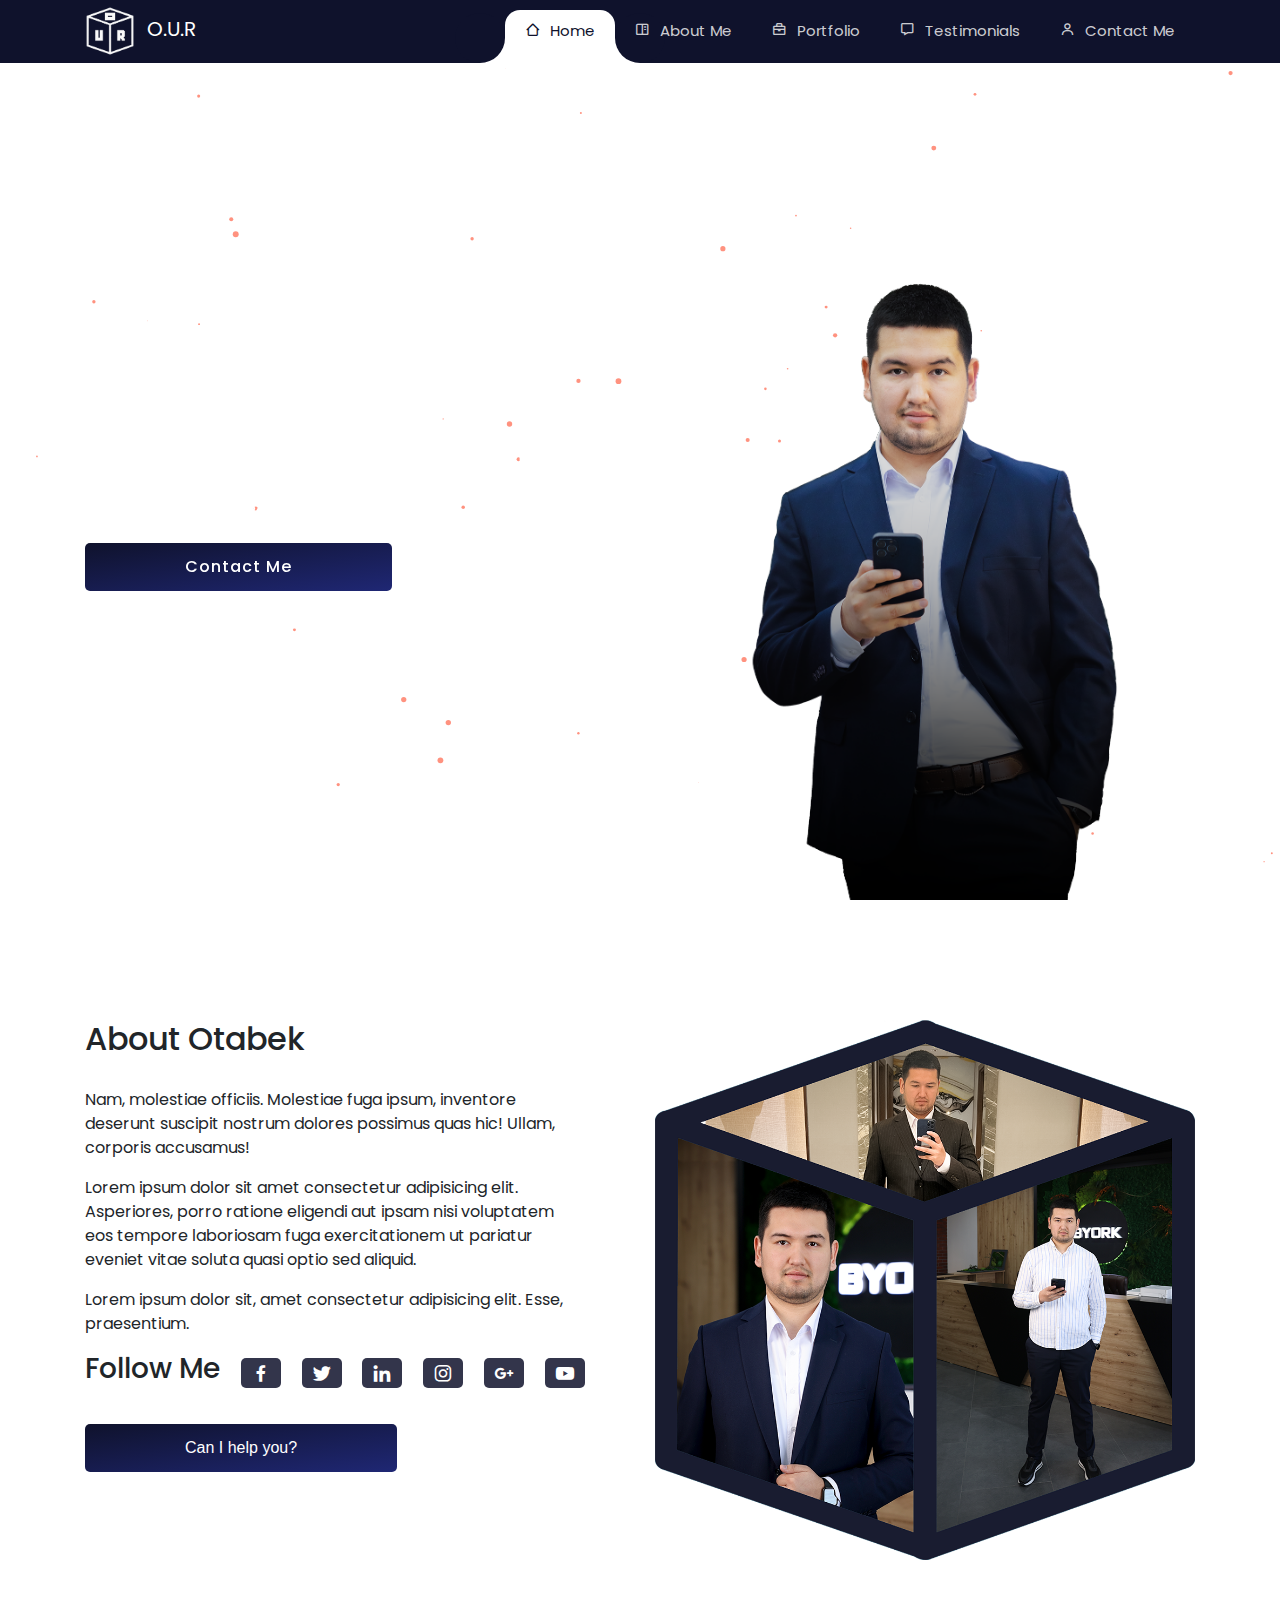
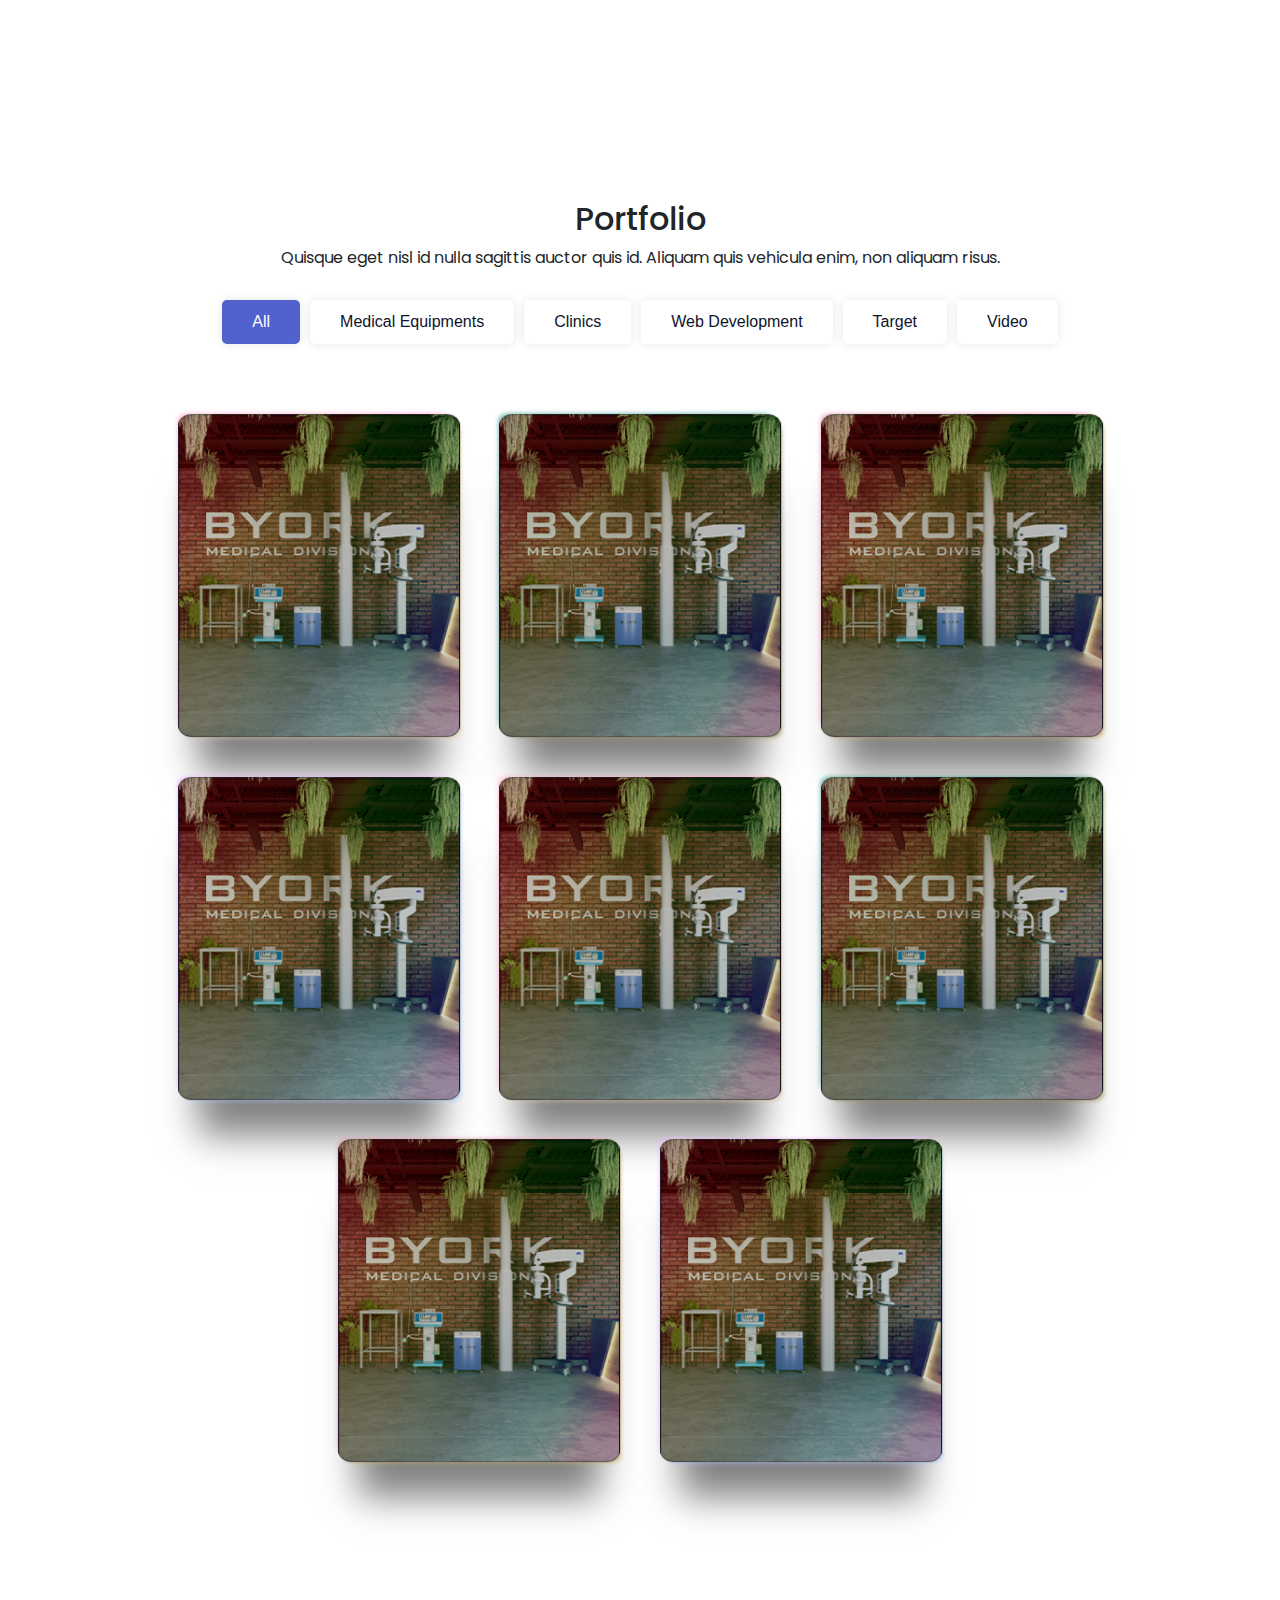
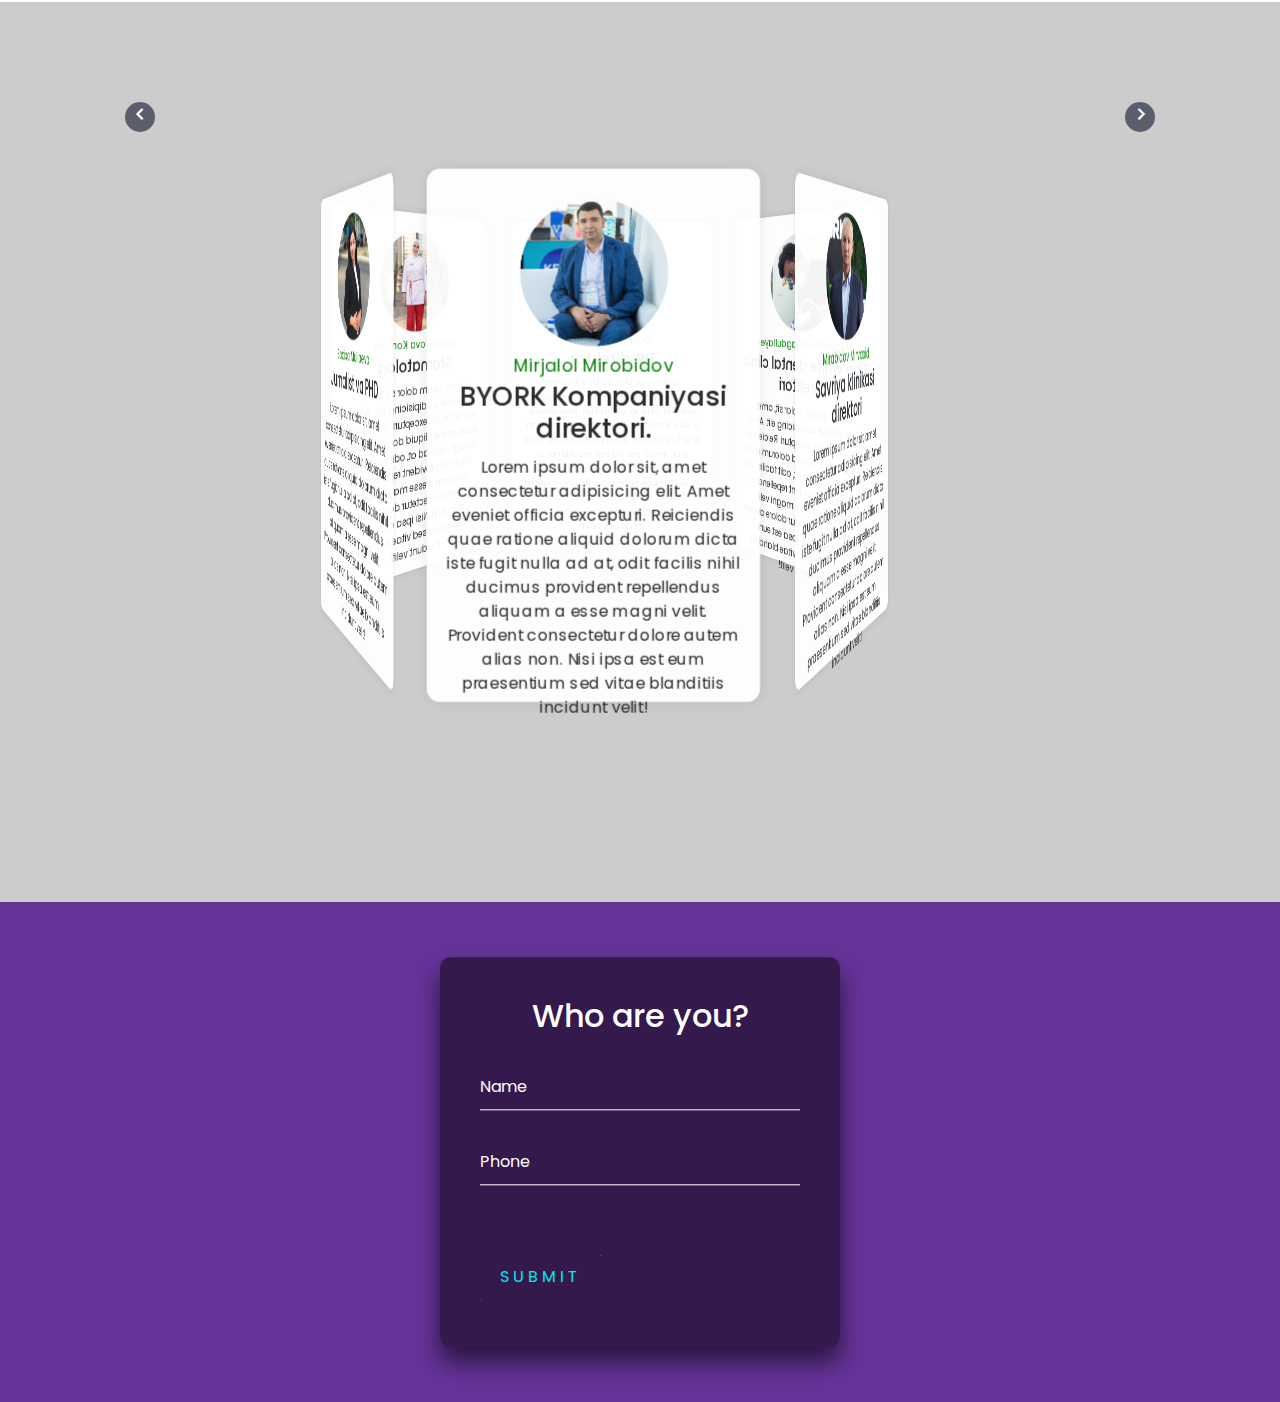
==== commit 1eef288e: "changed" ====
--- a/index.html
+++ b/index.html
@@ -5,6 +5,9 @@
     <meta name="viewport" content="width=device-width, initial-scale=1.0" />
     <title>Rayimjonov</title>
     <link rel="icon" href="./static/icons/Logo.png" />
+    <!-- Phone number integrity -->
+
+    <!-- Phone number integrity -->
     <link
       href="https://unpkg.com/boxicons@2.1.4/css/boxicons.min.css"
       rel="stylesheet"
@@ -55,31 +58,21 @@
                   <div class="left"></div>
                   <div class="right"></div>
                 </div>
-                <li class="nav-item active">
-                  <a class="nav-link" href="#home"
-                    ><i class="bx bx-home-alt-2"></i>Home</a
-                  >
-                </li>
-                <li class="nav-item">
-                  <a class="nav-link" href="#about"
-                    ><i class="bx bx-book-content"></i>About Me</a
-                  >
-                </li>
-                <li class="nav-item">
-                  <a class="nav-link" href="#portfolio"
-                    ><i class="bx bx-briefcase"></i>Portfolio</a
-                  >
-                </li>
-                <li class="nav-item">
-                  <a class="nav-link" href="#testimonials"
-                    ><i class="bx bx-message"></i>Testimonials</a
-                  >
-                </li>
-                <li class="nav-item">
-                  <a class="nav-link" href="#contact"
-                    ><i class="bx bx-user"></i>Contact Me</a
-                  >
-                </li>
+                <a class="nav-link active" href="#home">
+                  <i class="bx bx-home-alt-2"></i>Home
+                </a>
+                <a class="nav-link" href="#about">
+                  <i class="bx bx-book-content"></i>About Me
+                </a>
+                <a class="nav-link" href="#portfolio">
+                  <i class="bx bx-briefcase"></i>Portfolio
+                </a>
+                <a class="nav-link" href="#testimonials">
+                  <i class="bx bx-message"></i>Testimonials
+                </a>
+                <a class="nav-link" href="#contact">
+                  <i class="bx bx-user"></i>Contact Me
+                </a>
               </ul>
             </div>
           </div>
@@ -104,7 +97,7 @@
               <div class="col-12 col-sm-12 col-md-6 col-lg-6">
                 <div class="right">
                   <img
-                    src="./static/images/png - header - darker.png"
+                    src="./static/images/png - header - low sized.png"
                     alt="me"
                     class="img-fluid"
                   />
@@ -154,7 +147,7 @@
           <div class="col-12 col-sm-12 col-md-6 col-lg-6">
             <div class="about-me-image">
               <img
-                src="./static/images/cubic 2-variant.png"
+                src="./static/images/cubic.png"
                 class="img-fluid"
                 alt="ellipses"
               />
@@ -327,24 +320,140 @@
     <section id="testimonials">
       <div class="container">
         <div class="carousel">
-          <div class="item a">A</div>
-          <div class="item b">B</div>
-          <div class="item c">C</div>
-          <div class="item d">D</div>
-          <div class="item e">E</div>
-          <div class="item f">F</div>
-        </div>
-      </div>
-      <div class="next">Next</div>
-      <div class="prev">Prev</div>
+          <div class="item a">
+            <img
+              src="./static/images/circle - Mirjamol Mirabidov.png"
+              alt="Klinika"
+              class="img-fluid"
+            />
+            <span class="fullname">Mirjalol Mirobidov</span>
+            <h5>BYORK Kompaniyasi direktori.</h5>
+            <p>
+              Lorem ipsum dolor sit, amet consectetur adipisicing elit. Amet
+              eveniet officia excepturi. Reiciendis quae ratione aliquid dolorum
+              dicta iste fugit nulla ad at, odit facilis nihil ducimus provident
+              repellendus aliquam a esse magni velit. Provident consectetur
+              dolore autem alias non. Nisi ipsa est eum praesentium sed vitae
+              blanditiis incidunt velit!
+            </p>
+          </div>
+          <div class="item b">
+            <img
+              src="./static/images/circle - Klinika Savriya.png"
+              alt="Klinika"
+              class="img-fluid"
+            />
+            <span class="fullname">Mirabidov Mirvaxid</span>
+            <h5>Savriya klinikasi direktori</h5>
+            <p>
+              Lorem ipsum dolor sit, amet consectetur adipisicing elit. Amet
+              eveniet officia excepturi. Reiciendis quae ratione aliquid dolorum
+              dicta iste fugit nulla ad at, odit facilis nihil ducimus provident
+              repellendus aliquam a esse magni velit. Provident consectetur
+              dolore autem alias non. Nisi ipsa est eum praesentium sed vitae
+              blanditiis incidunt velit!
+            </p>
+          </div>
+          <div class="item c">
+            <img
+              src="./static/images/circle - white dental clinic.png"
+              alt="Klinika"
+              class="img-fluid"
+            />
+            <span class="fullname">Nurullakhon Sagdullayev</span>
+            <h5>The white dental clinic direktori</h5>
+            <p>
+              Lorem ipsum dolor sit, amet consectetur adipisicing elit. Amet
+              eveniet officia excepturi. Reiciendis quae ratione aliquid dolorum
+              dicta iste fugit nulla ad at, odit facilis nihil ducimus provident
+              repellendus aliquam a esse magni velit. Provident consectetur
+              dolore autem alias non. Nisi ipsa est eum praesentium sed vitae
+              blanditiis incidunt velit!
+            </p>
+          </div>
+          <div class="item d">
+            <img
+              src="./static/images/circle bugungi tibbiyot.png"
+              alt="Klinika"
+              class="img-fluid"
+            />
+            <span class="fullname">O'lmasov Botir</span>
+            <h5>PR direktor</h5>
+            <p>
+              Lorem ipsum dolor sit, amet consectetur adipisicing elit. Amet
+              eveniet officia excepturi. Reiciendis quae ratione aliquid dolorum
+              dicta iste fugit nulla ad at, odit facilis nihil ducimus provident
+              repellendus aliquam a esse magni velit. Provident consectetur
+              dolore autem alias non. Nisi ipsa est eum praesentium sed vitae
+              blanditiis incidunt velit!
+            </p>
+          </div>
+          <div class="item e">
+            <img
+              src="./static/images/circle - komola stom.png"
+              alt="Klinika"
+              class="img-fluid"
+            />
+            <span class="fullname">Mirabidova Komola</span>
+            <h5>Stomatolog</h5>
+            <p>
+              Lorem ipsum dolor sit, amet consectetur adipisicing elit. Amet
+              eveniet officia excepturi. Reiciendis quae ratione aliquid dolorum
+              dicta iste fugit nulla ad at, odit facilis nihil ducimus provident
+              repellendus aliquam a esse magni velit. Provident consectetur
+              dolore autem alias non. Nisi ipsa est eum praesentium sed vitae
+              blanditiis incidunt velit!
+            </p>
+          </div>
+          <div class="item f">
+            <img
+              src="./static/images/circle sohiba.png"
+              alt="Klinika"
+              class="img-fluid"
+            />
+            <span class="fullname">Soxiba Mullaeva</span>
+            <h5>Jurnalist va PHD</h5>
+            <p>
+              Lorem ipsum dolor sit, amet consectetur adipisicing elit. Amet
+              eveniet officia excepturi. Reiciendis quae ratione aliquid dolorum
+              dicta iste fugit nulla ad at, odit facilis nihil ducimus provident
+              repellendus aliquam a esse magni velit. Provident consectetur
+              dolore autem alias non. Nisi ipsa est eum praesentium sed vitae
+              blanditiis incidunt velit!
+            </p>
+          </div>
+        </div>
+      </div>
+      <div class="next">
+        <i class="bx bx-chevron-right"></i>
+      </div>
+      <div class="prev">
+        <i class="bx bx-chevron-left"></i>
+      </div>
     </section>
     <section id="contact">
-      <p class="display-1">
-        Lorem ipsum, dolor sit amet consectetur adipisicing elit. Porro corporis
-        commodi similique sint unde libero tenetur mollitia dolore qui
-        praesentium eaque nam iusto dolorum odit nihil possimus, deleniti
-        consequatur. Natus!
-      </p>
+      <div class="container">
+        <div class="login-box">
+          <h2>Who are you?</h2>
+          <form>
+            <div class="user-box">
+              <input type="text" name="" required="" />
+              <label>Name</label>
+            </div>
+            <div class="user-box">
+              <input type="tel" name="" required="" />
+              <label>Phone</label>
+            </div>
+            <a href="#">
+              <span></span>
+              <span></span>
+              <span></span>
+              <span></span>
+              Submit
+            </a>
+          </form>
+        </div>
+      </div>
     </section>
 
     <script src="js/particle.js"></script>
--- a/styles/main.css
+++ b/styles/main.css
@@ -33,16 +33,16 @@
   margin: 0px;
 }
 
-#navbarSupportedContent ul li a i {
+#navbarSupportedContent ul a i {
   margin-right: 10px;
 }
 
-#navbarSupportedContent li {
+#navbarSupportedContent a {
   list-style-type: none;
   float: left;
 }
 
-#navbarSupportedContent ul li a {
+#navbarSupportedContent ul a {
   color: rgba(255, 255, 255, 0.8);
   text-decoration: none;
   font-size: 15px;
@@ -53,7 +53,7 @@
   position: relative;
 }
 
-#navbarSupportedContent > ul > li.active > a {
+#navbarSupportedContent > ul > a.active {
   color: #0f122c;
   background-color: transparent;
   transition: all 0.7s;
@@ -203,7 +203,7 @@
   header nav .container {
     padding-right: 0;
   }
-  #navbarSupportedContent ul li a {
+  #navbarSupportedContent ul a {
     padding: 12px 30px;
   }
   .hori-selector {
@@ -333,19 +333,19 @@
 :root {
   --color1: rgb(0, 231, 255);
   --color2: rgb(255, 0, 231);
-  --back: url("https://cdn2.bulbagarden.net/upload/1/17/Cardback.jpg");
+  --back: url("../static/images/card - portfolio.png");
   --charizard1: #fac;
   --charizard2: #ddccaa;
-  --charizardfront: url("https://assets.codepen.io/13471/charizard-gx.webp");
+  --charizardfront: url("../static/images/card - portfolio.png");
   --pika1: #54a29e;
   --pika2: #a79d66;
-  --pikafront: url("https://assets.codepen.io/13471/pikachu-gx.webp");
+  --pikafront: url("../static/images/card - portfolio.png");
   --eevee1: #efb2fb;
   --eevee2: #acc6f8;
-  --eeveefront: url("https://assets.codepen.io/13471/eevee-gx.webp");
+  --eeveefront: url("../static/images/card - portfolio.png");
   --mewtwo1: #efb2fb;
   --mewtwo2: #acc6f8;
-  --mewtwofront: url("https://assets.codepen.io/13471/mewtwo-gx.webp");
+  --mewtwofront: url("../static/images/card - portfolio.png");
 }
 
 .card {
@@ -370,7 +370,7 @@
 }
 @media screen and (min-width: 600px) {
   .card {
-    width: clamp(1.9vw, 60vh, 15vw);
+    width: clamp(22vw, 60vh, 15vw);
     height: clamp(18vw, 85vh, 25.2vw);
   }
 }
@@ -687,10 +687,13 @@
 }
 #testimonials {
   position: relative;
+  height: 100vh;
+  background-color: #ccc;
+  padding-top: 200px;
 }
 #testimonials .container {
   margin: 0 auto;
-  width: 250px;
+  width: 350px;
   height: 200px;
   position: relative;
   perspective: 1000px;
@@ -707,64 +710,77 @@
 .item {
   display: block;
   position: absolute;
-  background: #000;
+  background: #fff;
   width: 250px;
-  height: 200px;
-  line-height: 200px;
-  font-size: 5em;
+  height: 400px;
   text-align: center;
-  color: #fff;
   opacity: 0.95;
   border-radius: 10px;
+  padding: 20px 10px 20px;
+  box-shadow: 0 0 10px rgba(0, 0, 0, 0.1);
+}
+.item img {
+  width: 50%;
+  display: block;
+  margin: 0 auto;
+}
+.item .fullname {
+  color: green;
+  font-size: 13px;
+  letter-spacing: 0.3px;
+}
+.item p {
+  font-size: 12px;
 }
 
 .a {
   transform: rotateY(0deg) translateZ(250px);
-  background: #ed1c24;
 }
 
 .b {
   transform: rotateY(60deg) translateZ(250px);
-  background: #0072bc;
 }
 
 .c {
   transform: rotateY(120deg) translateZ(250px);
-  background: #39b54a;
 }
 
 .d {
   transform: rotateY(180deg) translateZ(250px);
-  background: #f26522;
 }
 
 .e {
   transform: rotateY(240deg) translateZ(250px);
-  background: #630460;
 }
 
 .f {
   transform: rotateY(300deg) translateZ(250px);
-  background: #8c6239;
 }
 
 .next,
 .prev {
-  color: #444;
   position: absolute;
   top: 100px;
-  padding: 1em 2em;
+  width: 30px;
+  height: 30px;
+  line-height: 30px;
+  text-align: center;
   cursor: pointer;
-  background: #ccc;
-  border-radius: 5px;
-  border-top: 1px solid #fff;
-  box-shadow: 0 5px 0 #999;
-  transition: box-shadow 0.1s, top 0.1s;
+  background: rgba(15, 18, 44, 0.6);
+  border-radius: 50%;
+  transition: all 0.1s, top 0.1s;
+  color: white;
+  font-size: 25px;
+}
+.next i,
+.prev i {
+  height: 30px;
+  width: 30px;
 }
 
 .next:hover,
 .prev:hover {
-  color: #000;
+  background: rgba(15, 18, 44, 0.9);
 }
 
 .next:active,
@@ -781,6 +797,164 @@
   left: 5em;
 }
 
+#contact {
+  position: relative;
+  height: 500px;
+  background-color: rebeccapurple;
+}
+
+.login-box {
+  position: absolute;
+  top: 50%;
+  left: 50%;
+  width: 400px;
+  padding: 40px;
+  transform: translate(-50%, -50%);
+  background: rgba(0, 0, 0, 0.5);
+  box-sizing: border-box;
+  box-shadow: 0 15px 25px rgba(0, 0, 0, 0.6);
+  border-radius: 10px;
+}
+
+.login-box h2 {
+  margin: 0 0 30px;
+  padding: 0;
+  color: #fff;
+  text-align: center;
+}
+
+.login-box .user-box {
+  position: relative;
+}
+
+.login-box .user-box input {
+  width: 100%;
+  padding: 10px 0;
+  font-size: 16px;
+  color: #fff;
+  margin-bottom: 30px;
+  border: none;
+  border-bottom: 1px solid #fff;
+  outline: none;
+  background: transparent;
+}
+
+.login-box .user-box label {
+  position: absolute;
+  top: 0;
+  left: 0;
+  padding: 10px 0;
+  font-size: 16px;
+  color: #fff;
+  pointer-events: none;
+  transition: 0.5s;
+}
+
+.login-box .user-box input:focus ~ label,
+.login-box .user-box input:valid ~ label {
+  top: -20px;
+  left: 0;
+  color: #03e9f4;
+  font-size: 12px;
+}
+
+.login-box form a {
+  position: relative;
+  display: inline-block;
+  padding: 10px 20px;
+  color: #03e9f4;
+  font-size: 16px;
+  text-decoration: none;
+  text-transform: uppercase;
+  overflow: hidden;
+  transition: 0.5s;
+  margin-top: 40px;
+  letter-spacing: 4px;
+}
+
+.login-box a:hover {
+  background: #03e9f4;
+  color: #fff;
+  border-radius: 5px;
+  box-shadow: 0 0 5px #03e9f4, 0 0 25px #03e9f4, 0 0 50px #03e9f4, 0 0 100px #03e9f4;
+}
+
+.login-box a span {
+  position: absolute;
+  display: block;
+}
+
+.login-box a span:nth-child(1) {
+  top: 0;
+  left: -100%;
+  width: 100%;
+  height: 2px;
+  background: linear-gradient(90deg, transparent, #03e9f4);
+  animation: btn-anim1 1s linear infinite;
+}
+
+@keyframes btn-anim1 {
+  0% {
+    left: -100%;
+  }
+  50%, 100% {
+    left: 100%;
+  }
+}
+.login-box a span:nth-child(2) {
+  top: -100%;
+  right: 0;
+  width: 2px;
+  height: 100%;
+  background: linear-gradient(180deg, transparent, #03e9f4);
+  animation: btn-anim2 1s linear infinite;
+  animation-delay: 0.25s;
+}
+
+@keyframes btn-anim2 {
+  0% {
+    top: -100%;
+  }
+  50%, 100% {
+    top: 100%;
+  }
+}
+.login-box a span:nth-child(3) {
+  bottom: 0;
+  right: -100%;
+  width: 100%;
+  height: 2px;
+  background: linear-gradient(270deg, transparent, #03e9f4);
+  animation: btn-anim3 1s linear infinite;
+  animation-delay: 0.5s;
+}
+
+@keyframes btn-anim3 {
+  0% {
+    right: -100%;
+  }
+  50%, 100% {
+    right: 100%;
+  }
+}
+.login-box a span:nth-child(4) {
+  bottom: -100%;
+  left: 0;
+  width: 2px;
+  height: 100%;
+  background: linear-gradient(360deg, transparent, #03e9f4);
+  animation: btn-anim4 1s linear infinite;
+  animation-delay: 0.75s;
+}
+
+@keyframes btn-anim4 {
+  0% {
+    bottom: -100%;
+  }
+  50%, 100% {
+    bottom: 100%;
+  }
+}
 /* #Primary
 ================================================== */
 body {
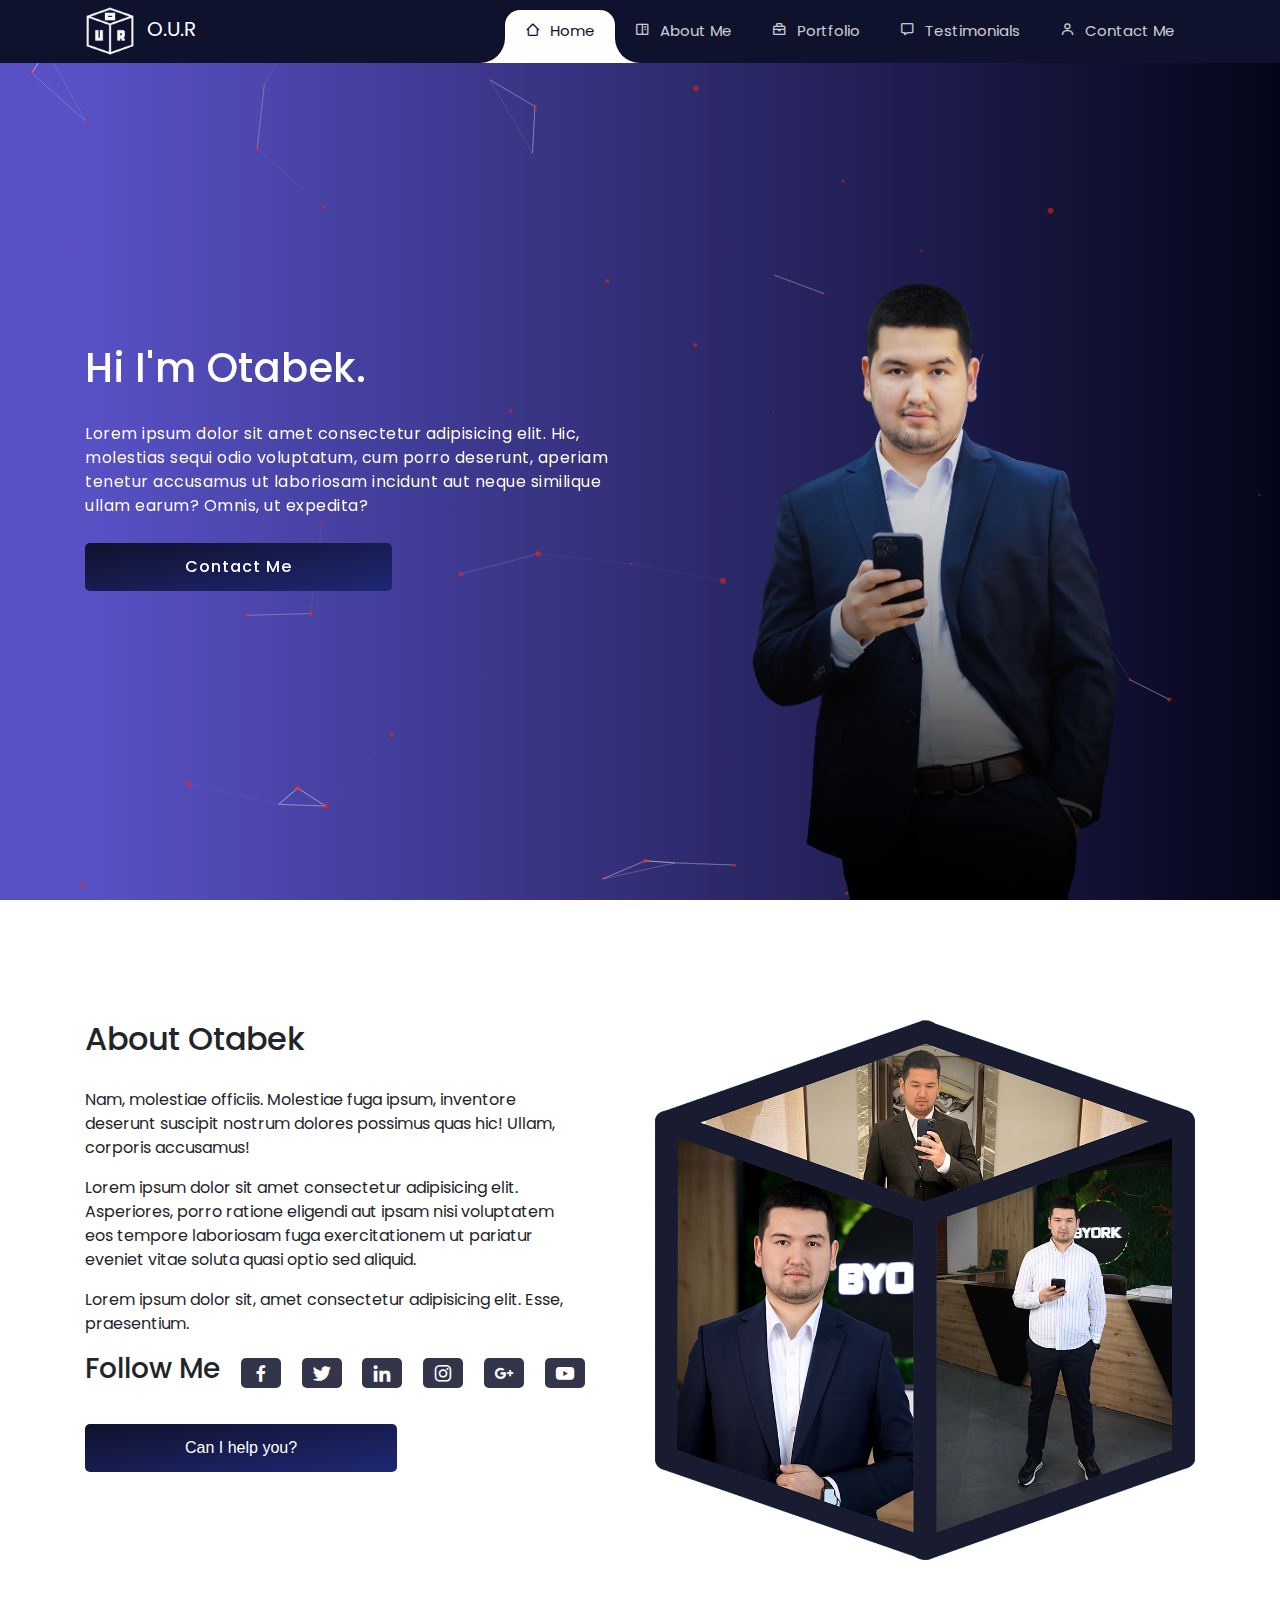
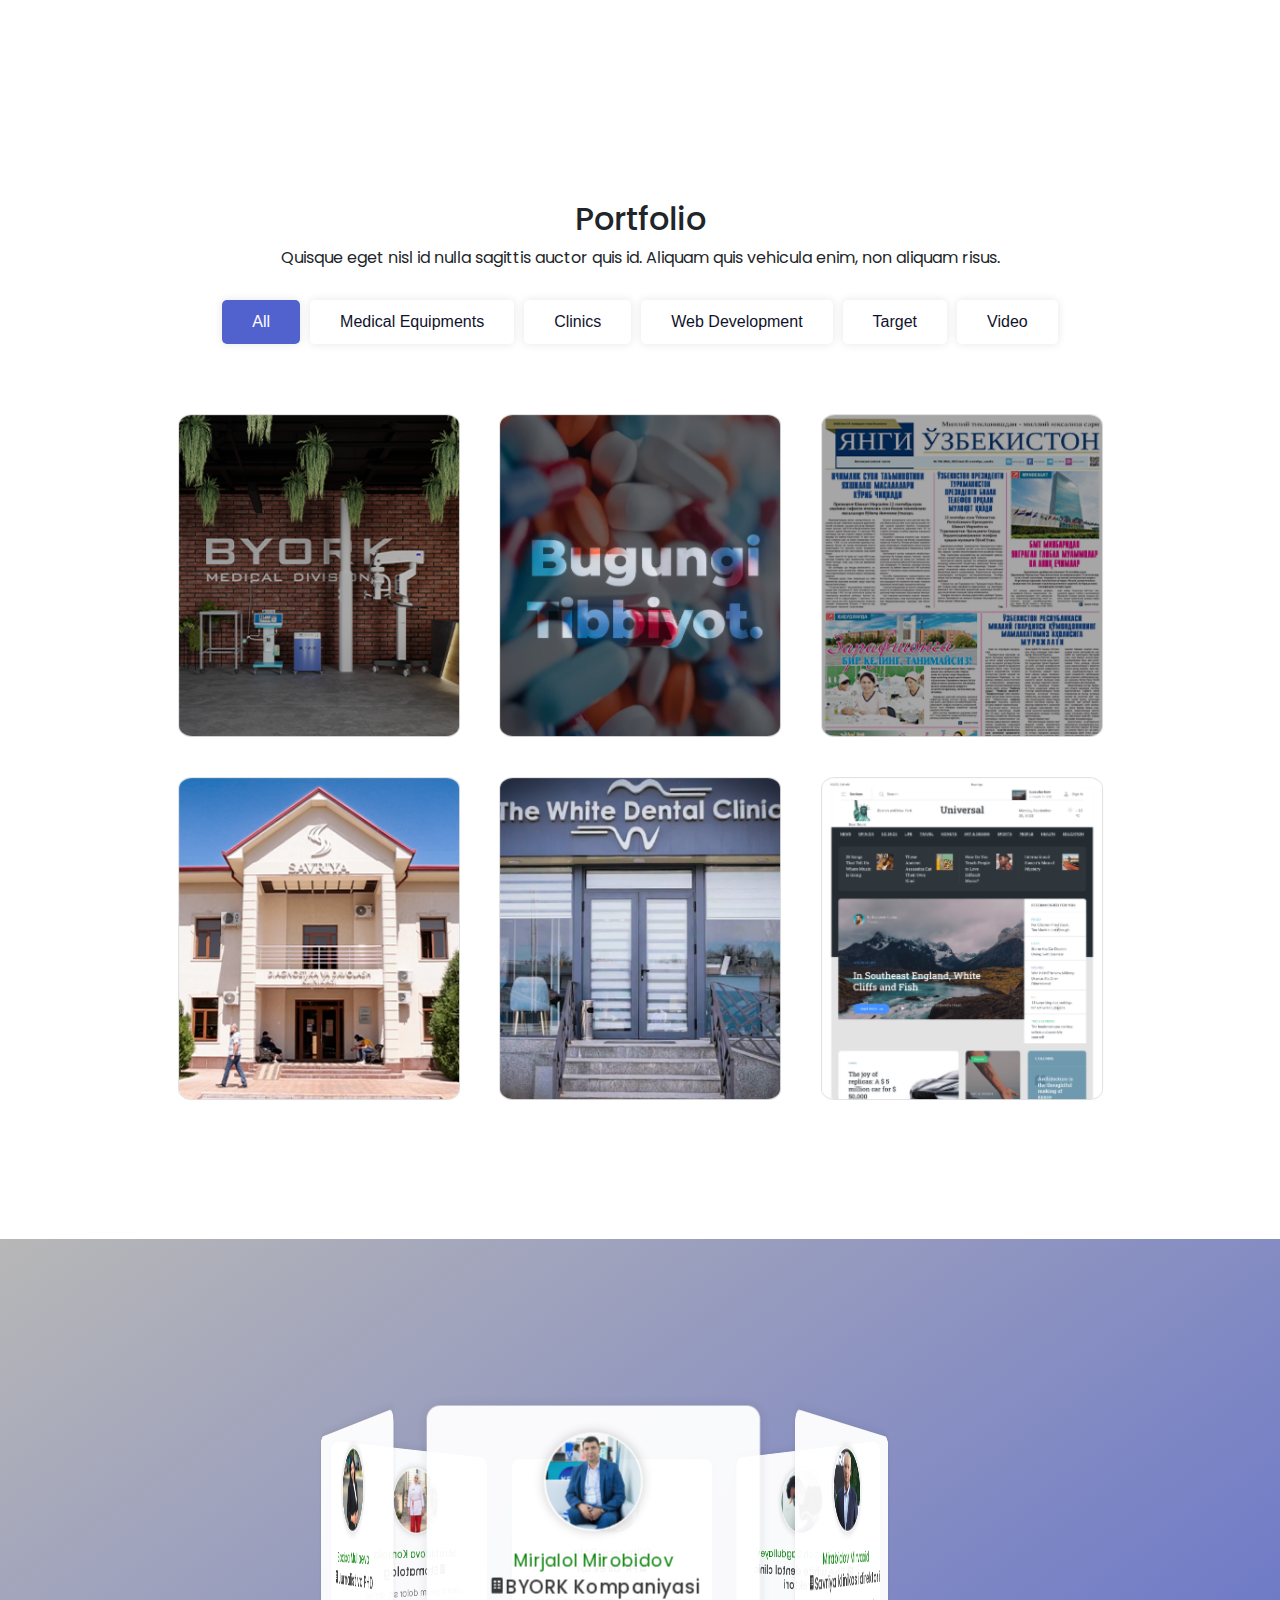
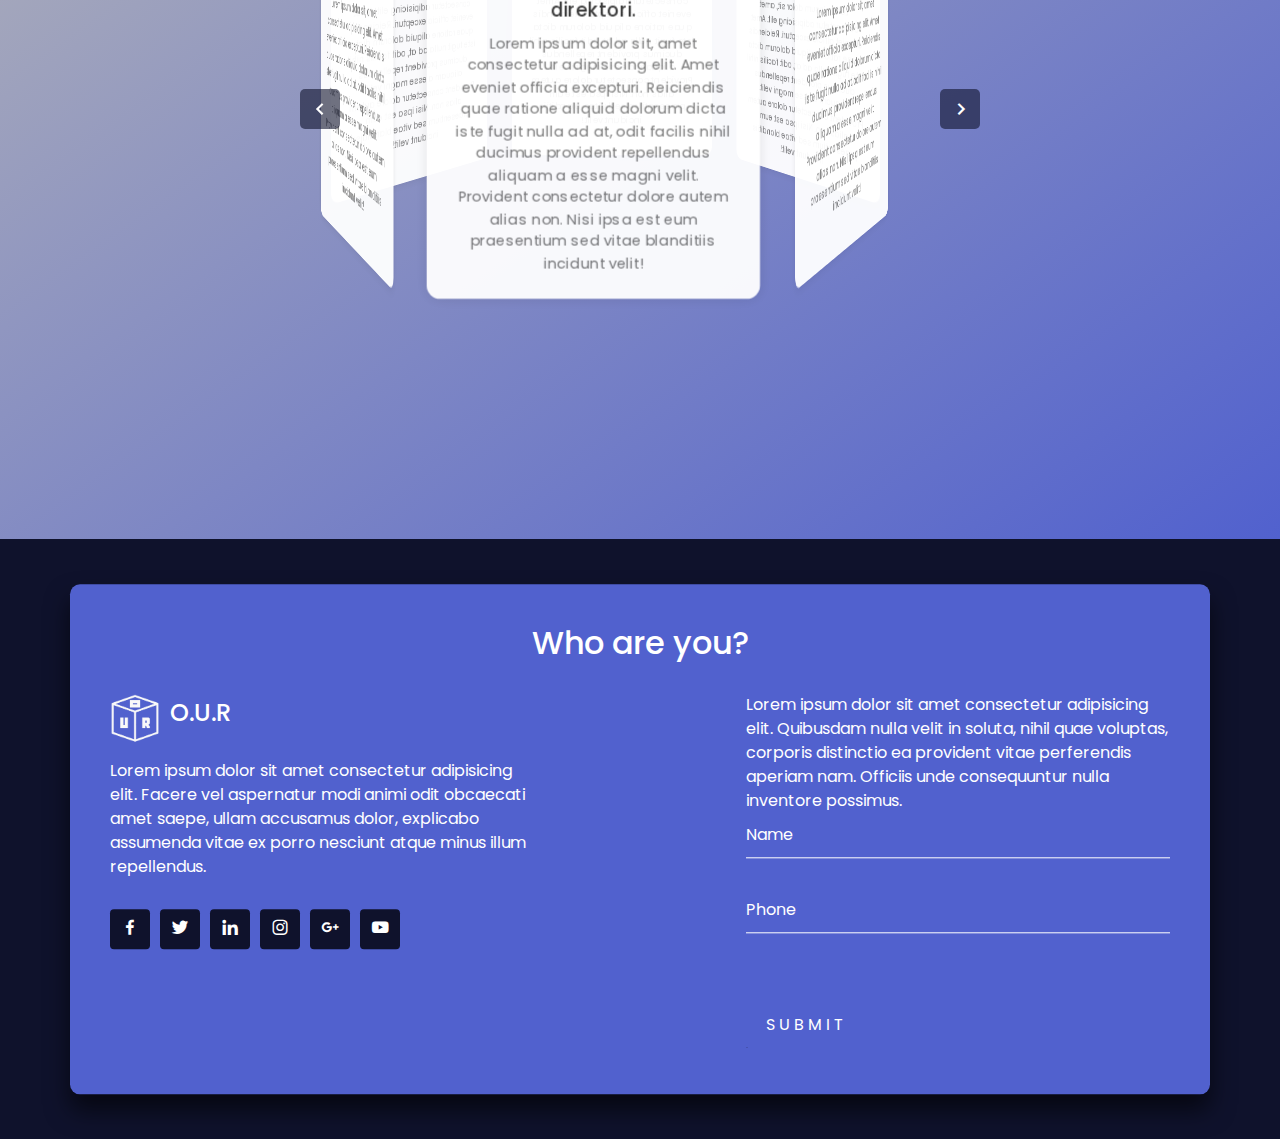
==== commit 923f42b1: "changed some styles" ====
--- a/index.html
+++ b/index.html
@@ -112,45 +112,47 @@
     <div id="tsparticles"></div>
 
     <section id="about" class="about-me">
-      <div class="container">
-        <div class="row">
-          <div class="col-12 col-sm-12 col-md-6 col-lg-6">
-            <div class="about-me-content">
-              <h2>About Otabek</h2>
-              <p>
-                Nam, molestiae officiis. Molestiae fuga ipsum, inventore
-                deserunt suscipit nostrum dolores possimus quas hic! Ullam,
-                corporis accusamus!
-              </p>
-              <p>
-                Lorem ipsum dolor sit amet consectetur adipisicing elit.
-                Asperiores, porro ratione eligendi aut ipsam nisi voluptatem eos
-                tempore laboriosam fuga exercitationem ut pariatur eveniet vitae
-                soluta quasi optio sed aliquid.
-              </p>
-              <p>
-                Lorem ipsum dolor sit, amet consectetur adipisicing elit. Esse,
-                praesentium.
-              </p>
-              <div class="about-me-content-socials">
-                <h3>Follow Me</h3>
-                <a href=""><i class="bx bxl-facebook"></i></a>
-                <a href=""><i class="bx bxl-twitter"></i></a>
-                <a href=""><i class="bx bxl-linkedin"></i></a>
-                <a href=""><i class="bx bxl-instagram"></i></a>
-                <a href=""><i class="bx bxl-google-plus"></i></a>
-                <a href=""><i class="bx bxl-youtube"></i></a>
-              </div>
-              <button class="custom-btn btn-11">Can I help you?</button>
-            </div>
-          </div>
-          <div class="col-12 col-sm-12 col-md-6 col-lg-6">
-            <div class="about-me-image">
-              <img
-                src="./static/images/cubic.png"
-                class="img-fluid"
-                alt="ellipses"
-              />
+      <div class="inner-bg">
+        <div class="container">
+          <div class="row">
+            <div class="col-12 col-sm-12 col-md-6 col-lg-6">
+              <div class="about-me-content">
+                <h2>About Otabek</h2>
+                <p>
+                  Nam, molestiae officiis. Molestiae fuga ipsum, inventore
+                  deserunt suscipit nostrum dolores possimus quas hic! Ullam,
+                  corporis accusamus!
+                </p>
+                <p>
+                  Lorem ipsum dolor sit amet consectetur adipisicing elit.
+                  Asperiores, porro ratione eligendi aut ipsam nisi voluptatem
+                  eos tempore laboriosam fuga exercitationem ut pariatur eveniet
+                  vitae soluta quasi optio sed aliquid.
+                </p>
+                <p>
+                  Lorem ipsum dolor sit, amet consectetur adipisicing elit.
+                  Esse, praesentium.
+                </p>
+                <div class="about-me-content-socials">
+                  <h3>Follow Me</h3>
+                  <a href=""><i class="bx bxl-facebook"></i></a>
+                  <a href=""><i class="bx bxl-twitter"></i></a>
+                  <a href=""><i class="bx bxl-linkedin"></i></a>
+                  <a href=""><i class="bx bxl-instagram"></i></a>
+                  <a href=""><i class="bx bxl-google-plus"></i></a>
+                  <a href=""><i class="bx bxl-youtube"></i></a>
+                </div>
+                <button class="custom-btn btn-11">Can I help you?</button>
+              </div>
+            </div>
+            <div class="col-12 col-sm-12 col-md-6 col-lg-6">
+              <div class="about-me-image">
+                <img
+                  src="./static/images/cubic.png"
+                  class="img-fluid"
+                  alt="ellipses"
+                />
+              </div>
             </div>
           </div>
         </div>
@@ -249,14 +251,48 @@
               aria-labelledby="home-tab"
             >
               <section class="cards">
-                <div class="card charizard animated"></div>
-                <div class="card pika animated"></div>
-                <div class="card eevee animated"></div>
-                <div class="card mewtwo animated"></div>
-                <div class="card charizard animated"></div>
-                <div class="card pika animated"></div>
-                <div class="card eevee animated"></div>
-                <div class="card mewtwo animated"></div>
+                <div class="card medical animated">
+                  <img
+                    src="./static/images/card - portfolio.png"
+                    alt="img"
+                    class="img-fluid"
+                  />
+                </div>
+                <div class="card clinic animated">
+                  <img
+                    src="./static/images/card portfolio (2).png"
+                    alt="img"
+                    class="img-fluid"
+                  />
+                </div>
+                <div class="card video animated">
+                  <img
+                    src="./static/images/card portfolio (3).png"
+                    alt="img"
+                    class="img-fluid"
+                  />
+                </div>
+                <div class="card target animated">
+                  <img
+                    src="./static/images/card portfolio savriya.png"
+                    alt="img"
+                    class="img-fluid"
+                  />
+                </div>
+                <div class="card clinic animated">
+                  <img
+                    src="./static/images/card portfolio.png"
+                    alt="img"
+                    class="img-fluid"
+                  />
+                </div>
+                <div class="card web animated">
+                  <img
+                    src="./static/images/React App-1.png"
+                    alt="img"
+                    class="img-fluid"
+                  />
+                </div>
               </section>
             </div>
             <div
@@ -266,7 +302,13 @@
               aria-labelledby="home-tab"
             >
               <section class="cards">
-                <div class="card charizard animated"></div>
+                <div class="card charizard animated">
+                  <img
+                    src="./static/images/card - portfolio.png"
+                    alt="img"
+                    class="img-fluid"
+                  />
+                </div>
               </section>
             </div>
             <div
@@ -276,8 +318,20 @@
               aria-labelledby="home-tab"
             >
               <section class="cards">
-                <div class="card charizard animated"></div>
-                <div class="card pika animated"></div>
+                <div class="card pika animated">
+                  <img
+                    src="./static/images/card portfolio (2).png"
+                    alt="img"
+                    class="img-fluid"
+                  />
+                </div>
+                <div class="card enom animated">
+                  <img
+                    src="./static/images/card portfolio.png"
+                    alt="img"
+                    class="img-fluid"
+                  />
+                </div>
               </section>
             </div>
             <div
@@ -287,10 +341,20 @@
               aria-labelledby="home-tab"
             >
               <section class="cards">
-                <div class="card charizard animated"></div>
-                <div class="card pika animated"></div>
-                <div class="card eevee animated"></div>
-                <div class="card mewtwo animated"></div>
+                <div class="card web animated">
+                  <img
+                    src="./static/images/React App-1.png"
+                    alt="img"
+                    class="img-fluid"
+                  />
+                </div>
+                <div class="card web animated">
+                  <img
+                    src="./static/images/React App-1.png"
+                    alt="img"
+                    class="img-fluid"
+                  />
+                </div>
               </section>
             </div>
             <div
@@ -300,7 +364,13 @@
               aria-labelledby="home-tab"
             >
               <section class="cards">
-                <div class="card charizard animated"></div>
+                <div class="card target animated">
+                  <img
+                    src="./static/images/card portfolio savriya.png"
+                    alt="img"
+                    class="img-fluid"
+                  />
+                </div>
               </section>
             </div>
             <div
@@ -310,7 +380,13 @@
               aria-labelledby="home-tab"
             >
               <section class="cards">
-                <div class="card charizard animated"></div>
+                <div class="card eevee animated">
+                  <img
+                    src="./static/images/card portfolio (3).png"
+                    alt="img"
+                    class="img-fluid"
+                  />
+                </div>
               </section>
             </div>
           </div>
@@ -318,140 +394,185 @@
       </div>
     </section>
     <section id="testimonials">
-      <div class="container">
-        <div class="carousel">
-          <div class="item a">
-            <img
-              src="./static/images/circle - Mirjamol Mirabidov.png"
-              alt="Klinika"
-              class="img-fluid"
-            />
-            <span class="fullname">Mirjalol Mirobidov</span>
-            <h5>BYORK Kompaniyasi direktori.</h5>
-            <p>
-              Lorem ipsum dolor sit, amet consectetur adipisicing elit. Amet
-              eveniet officia excepturi. Reiciendis quae ratione aliquid dolorum
-              dicta iste fugit nulla ad at, odit facilis nihil ducimus provident
-              repellendus aliquam a esse magni velit. Provident consectetur
-              dolore autem alias non. Nisi ipsa est eum praesentium sed vitae
-              blanditiis incidunt velit!
-            </p>
+      <div class="inner-bg">
+        <div class="container">
+          <div class="carousel">
+            <div class="item a">
+              <img
+                src="./static/images/circle - Mirjamol Mirabidov.png"
+                alt="Klinika"
+                class="img-fluid"
+              />
+              <span class="fullname">Mirjalol Mirobidov</span>
+              <h5>
+                <i class="bx bxs-building"></i>BYORK Kompaniyasi direktori.
+              </h5>
+              <p>
+                Lorem ipsum dolor sit, amet consectetur adipisicing elit. Amet
+                eveniet officia excepturi. Reiciendis quae ratione aliquid
+                dolorum dicta iste fugit nulla ad at, odit facilis nihil ducimus
+                provident repellendus aliquam a esse magni velit. Provident
+                consectetur dolore autem alias non. Nisi ipsa est eum
+                praesentium sed vitae blanditiis incidunt velit!
+              </p>
+            </div>
+            <div class="item b">
+              <img
+                src="./static/images/circle - Klinika Savriya.png"
+                alt="Klinika"
+                class="img-fluid"
+              />
+              <span class="fullname">Mirabidov Mirvaxid</span>
+              <h5>
+                <i class="bx bxs-building"></i>Savriya klinikasi direktori
+              </h5>
+              <p>
+                Lorem ipsum dolor sit, amet consectetur adipisicing elit. Amet
+                eveniet officia excepturi. Reiciendis quae ratione aliquid
+                dolorum dicta iste fugit nulla ad at, odit facilis nihil ducimus
+                provident repellendus aliquam a esse magni velit. Provident
+                consectetur dolore autem alias non. Nisi ipsa est eum
+                praesentium sed vitae blanditiis incidunt velit!
+              </p>
+            </div>
+            <div class="item c">
+              <img
+                src="./static/images/circle - white dental clinic.png"
+                alt="Klinika"
+                class="img-fluid"
+              />
+              <span class="fullname">Nurullakhon Sagdullayev</span>
+              <h5>
+                <i class="bx bxs-building"></i>The white dental clinic direktori
+              </h5>
+              <p>
+                Lorem ipsum dolor sit, amet consectetur adipisicing elit. Amet
+                eveniet officia excepturi. Reiciendis quae ratione aliquid
+                dolorum dicta iste fugit nulla ad at, odit facilis nihil ducimus
+                provident repellendus aliquam a esse magni velit. Provident
+                consectetur dolore autem alias non. Nisi ipsa est eum
+                praesentium sed vitae blanditiis incidunt velit!
+              </p>
+            </div>
+            <div class="item d">
+              <img
+                src="./static/images/circle bugungi tibbiyot.png"
+                alt="Klinika"
+                class="img-fluid"
+              />
+              <span class="fullname">O'lmasov Botir</span>
+              <h5><i class="bx bxs-building"></i>PR direktor</h5>
+              <p>
+                Lorem ipsum dolor sit, amet consectetur adipisicing elit. Amet
+                eveniet officia excepturi. Reiciendis quae ratione aliquid
+                dolorum dicta iste fugit nulla ad at, odit facilis nihil ducimus
+                provident repellendus aliquam a esse magni velit. Provident
+                consectetur dolore autem alias non. Nisi ipsa est eum
+                praesentium sed vitae blanditiis incidunt velit!
+              </p>
+            </div>
+            <div class="item e">
+              <img
+                src="./static/images/circle - komola stom.png"
+                alt="Klinika"
+                class="img-fluid"
+              />
+              <span class="fullname">Mirabidova Komola</span>
+              <h5><i class="bx bxs-building"></i>Stomatolog</h5>
+              <p>
+                Lorem ipsum dolor sit, amet consectetur adipisicing elit. Amet
+                eveniet officia excepturi. Reiciendis quae ratione aliquid
+                dolorum dicta iste fugit nulla ad at, odit facilis nihil ducimus
+                provident repellendus aliquam a esse magni velit. Provident
+                consectetur dolore autem alias non. Nisi ipsa est eum
+                praesentium sed vitae blanditiis incidunt velit!
+              </p>
+            </div>
+            <div class="item f">
+              <img
+                src="./static/images/circle sohiba.png"
+                alt="Klinika"
+                class="img-fluid"
+              />
+              <span class="fullname">Soxiba Mullaeva</span>
+              <h5><i class="bx bxs-building"></i>Jurnalist va PHD</h5>
+              <p>
+                Lorem ipsum dolor sit, amet consectetur adipisicing elit. Amet
+                eveniet officia excepturi. Reiciendis quae ratione aliquid
+                dolorum dicta iste fugit nulla ad at, odit facilis nihil ducimus
+                provident repellendus aliquam a esse magni velit. Provident
+                consectetur dolore autem alias non. Nisi ipsa est eum
+                praesentium sed vitae blanditiis incidunt velit!
+              </p>
+            </div>
           </div>
-          <div class="item b">
-            <img
-              src="./static/images/circle - Klinika Savriya.png"
-              alt="Klinika"
-              class="img-fluid"
-            />
-            <span class="fullname">Mirabidov Mirvaxid</span>
-            <h5>Savriya klinikasi direktori</h5>
-            <p>
-              Lorem ipsum dolor sit, amet consectetur adipisicing elit. Amet
-              eveniet officia excepturi. Reiciendis quae ratione aliquid dolorum
-              dicta iste fugit nulla ad at, odit facilis nihil ducimus provident
-              repellendus aliquam a esse magni velit. Provident consectetur
-              dolore autem alias non. Nisi ipsa est eum praesentium sed vitae
-              blanditiis incidunt velit!
-            </p>
-          </div>
-          <div class="item c">
-            <img
-              src="./static/images/circle - white dental clinic.png"
-              alt="Klinika"
-              class="img-fluid"
-            />
-            <span class="fullname">Nurullakhon Sagdullayev</span>
-            <h5>The white dental clinic direktori</h5>
-            <p>
-              Lorem ipsum dolor sit, amet consectetur adipisicing elit. Amet
-              eveniet officia excepturi. Reiciendis quae ratione aliquid dolorum
-              dicta iste fugit nulla ad at, odit facilis nihil ducimus provident
-              repellendus aliquam a esse magni velit. Provident consectetur
-              dolore autem alias non. Nisi ipsa est eum praesentium sed vitae
-              blanditiis incidunt velit!
-            </p>
-          </div>
-          <div class="item d">
-            <img
-              src="./static/images/circle bugungi tibbiyot.png"
-              alt="Klinika"
-              class="img-fluid"
-            />
-            <span class="fullname">O'lmasov Botir</span>
-            <h5>PR direktor</h5>
-            <p>
-              Lorem ipsum dolor sit, amet consectetur adipisicing elit. Amet
-              eveniet officia excepturi. Reiciendis quae ratione aliquid dolorum
-              dicta iste fugit nulla ad at, odit facilis nihil ducimus provident
-              repellendus aliquam a esse magni velit. Provident consectetur
-              dolore autem alias non. Nisi ipsa est eum praesentium sed vitae
-              blanditiis incidunt velit!
-            </p>
-          </div>
-          <div class="item e">
-            <img
-              src="./static/images/circle - komola stom.png"
-              alt="Klinika"
-              class="img-fluid"
-            />
-            <span class="fullname">Mirabidova Komola</span>
-            <h5>Stomatolog</h5>
-            <p>
-              Lorem ipsum dolor sit, amet consectetur adipisicing elit. Amet
-              eveniet officia excepturi. Reiciendis quae ratione aliquid dolorum
-              dicta iste fugit nulla ad at, odit facilis nihil ducimus provident
-              repellendus aliquam a esse magni velit. Provident consectetur
-              dolore autem alias non. Nisi ipsa est eum praesentium sed vitae
-              blanditiis incidunt velit!
-            </p>
-          </div>
-          <div class="item f">
-            <img
-              src="./static/images/circle sohiba.png"
-              alt="Klinika"
-              class="img-fluid"
-            />
-            <span class="fullname">Soxiba Mullaeva</span>
-            <h5>Jurnalist va PHD</h5>
-            <p>
-              Lorem ipsum dolor sit, amet consectetur adipisicing elit. Amet
-              eveniet officia excepturi. Reiciendis quae ratione aliquid dolorum
-              dicta iste fugit nulla ad at, odit facilis nihil ducimus provident
-              repellendus aliquam a esse magni velit. Provident consectetur
-              dolore autem alias non. Nisi ipsa est eum praesentium sed vitae
-              blanditiis incidunt velit!
-            </p>
-          </div>
-        </div>
-      </div>
-      <div class="next">
-        <i class="bx bx-chevron-right"></i>
-      </div>
-      <div class="prev">
-        <i class="bx bx-chevron-left"></i>
+        </div>
+        <div class="next">
+          <i class="bx bx-chevron-right"></i>
+        </div>
+        <div class="prev">
+          <i class="bx bx-chevron-left"></i>
+        </div>
       </div>
     </section>
     <section id="contact">
       <div class="container">
         <div class="login-box">
           <h2>Who are you?</h2>
-          <form>
-            <div class="user-box">
-              <input type="text" name="" required="" />
-              <label>Name</label>
-            </div>
-            <div class="user-box">
-              <input type="tel" name="" required="" />
-              <label>Phone</label>
-            </div>
-            <a href="#">
-              <span></span>
-              <span></span>
-              <span></span>
-              <span></span>
-              Submit
-            </a>
-          </form>
+          <div class="row">
+            <div class="col-5">
+              <div class="content">
+                <div class="d-flex align-items-center mb-3">
+                  <img
+                    src="./static/icons/logo - f9f9f9.png"
+                    alt="logo"
+                    class="img-fluid"
+                  />
+                  <h4 class="text-white">O.U.R</h4>
+                </div>
+                <p class="text-white">
+                  Lorem ipsum dolor sit amet consectetur adipisicing elit.
+                  Facere vel aspernatur modi animi odit obcaecati amet saepe,
+                  ullam accusamus dolor, explicabo assumenda vitae ex porro
+                  nesciunt atque minus illum repellendus.
+                </p>
+              </div>
+              <div class="socials">
+                <a href=""><i class="bx bxl-facebook"></i></a>
+                <a href=""><i class="bx bxl-twitter"></i></a>
+                <a href=""><i class="bx bxl-linkedin"></i></a>
+                <a href=""><i class="bx bxl-instagram"></i></a>
+                <a href=""><i class="bx bxl-google-plus"></i></a>
+                <a href=""><i class="bx bxl-youtube"></i></a>
+              </div>
+            </div>
+            <div class="col-2"></div>
+            <div class="col-5">
+              <span class="text-white">
+                Lorem ipsum dolor sit amet consectetur adipisicing elit.
+                Quibusdam nulla velit in soluta, nihil quae voluptas, corporis
+                distinctio ea provident vitae perferendis aperiam nam. Officiis
+                unde consequuntur nulla inventore possimus.
+              </span>
+              <form>
+                <div class="user-box">
+                  <input type="text" name="" required="" />
+                  <label>Name</label>
+                </div>
+                <div class="user-box">
+                  <input type="tel" name="" required="" />
+                  <label>Phone</label>
+                </div>
+                <a href="#">
+                  <span></span>
+                  <span></span>
+                  <span></span>
+                  <span></span>
+                  Submit
+                </a>
+              </form>
+            </div>
+          </div>
         </div>
       </div>
     </section>
--- a/styles/main.css
+++ b/styles/main.css
@@ -330,24 +330,6 @@
   transition: 800ms ease all;
 }
 
-:root {
-  --color1: rgb(0, 231, 255);
-  --color2: rgb(255, 0, 231);
-  --back: url("../static/images/card - portfolio.png");
-  --charizard1: #fac;
-  --charizard2: #ddccaa;
-  --charizardfront: url("../static/images/card - portfolio.png");
-  --pika1: #54a29e;
-  --pika2: #a79d66;
-  --pikafront: url("../static/images/card - portfolio.png");
-  --eevee1: #efb2fb;
-  --eevee2: #acc6f8;
-  --eeveefront: url("../static/images/card - portfolio.png");
-  --mewtwo1: #efb2fb;
-  --mewtwo2: #acc6f8;
-  --mewtwofront: url("../static/images/card - portfolio.png");
-}
-
 .card {
   width: 71.5vw;
   height: 100vw;
@@ -358,14 +340,8 @@
   z-index: 10;
   touch-action: none;
   border-radius: 5%/3.5%;
-  box-shadow: -5px -5px 5px -5px var(--color1), 5px 5px 5px -5px var(--color2), -7px -7px 10px -5px transparent, 7px 7px 10px -5px transparent, 0 0 5px 0px rgba(255, 255, 255, 0), 0 55px 35px -20px rgba(0, 0, 0, 0.5);
   transition: transform 0.5s ease, box-shadow 0.2s ease;
   will-change: transform, filter;
-  background-color: #040712;
-  background-image: var(--front);
-  background-size: cover;
-  background-repeat: no-repeat;
-  background-position: 50% 50%;
   transform-origin: center;
 }
 @media screen and (min-width: 600px) {
@@ -375,170 +351,11 @@
   }
 }
 
-.card:hover {
-  box-shadow: -20px -20px 30px -25px var(--color1), 20px 20px 30px -25px var(--color2), -7px -7px 10px -5px var(--color1), 7px 7px 10px -5px var(--color2), 0 0 13px 4px rgba(255, 255, 255, 0.3), 0 55px 35px -20px rgba(0, 0, 0, 0.5);
-}
-
-.card.charizard {
-  --color1: var(--charizard1);
-  --color2: var(--charizard2);
-  --front: var(--charizardfront);
-}
-
-.card.pika {
-  --color1: var(--pika1);
-  --color2: var(--pika2);
-  --front: var(--pikafront);
-}
-
-.card.mewtwo {
-  --color1: var(--mewtwo1);
-  --color2: var(--mewtwo2);
-  --front: var(--mewtwofront);
-}
-
-.card.eevee {
-  --color1: #ec9bb6;
-  --color2: #ccac6f;
-  --color3: #69e4a5;
-  --color4: #8ec5d6;
-  --color5: #b98cce;
-  --front: var(--eeveefront);
-}
-
-.card:before,
-.card:after {
-  content: "";
-  position: absolute;
-  left: 0;
-  right: 0;
-  bottom: 0;
-  top: 0;
-  background-repeat: no-repeat;
-  opacity: 0.5;
-  mix-blend-mode: color-dodge;
-  transition: all 0.33s ease;
-}
-
-.card:before {
-  background-position: 50% 50%;
-  background-size: 300% 300%;
-  background-image: linear-gradient(115deg, transparent 0%, var(--color1) 25%, transparent 47%, transparent 53%, var(--color2) 75%, transparent 100%);
-  opacity: 0.5;
-  filter: brightness(0.5) contrast(1);
-  z-index: 1;
-}
-
-.card:after {
-  opacity: 1;
-  background-image: url("https://assets.codepen.io/13471/sparkles.gif"), url(https://assets.codepen.io/13471/holo.png), linear-gradient(125deg, rgba(255, 0, 132, 0.3137254902) 15%, rgba(252, 164, 0, 0.2509803922) 30%, rgba(255, 255, 0, 0.1882352941) 40%, rgba(0, 255, 138, 0.1254901961) 60%, rgba(0, 207, 255, 0.2509803922) 70%, rgba(204, 76, 250, 0.3137254902) 85%);
-  background-position: 50% 50%;
-  background-size: 160%;
-  background-blend-mode: overlay;
-  z-index: 2;
-  filter: brightness(1) contrast(1);
-  transition: all 0.33s ease;
-  mix-blend-mode: color-dodge;
-  opacity: 0.75;
-}
-
-.card.active:after,
-.card:hover:after {
-  filter: brightness(1) contrast(1);
-  opacity: 1;
-}
-
-.card.active,
-.card:hover {
-  animation: none;
-  transition: box-shadow 0.1s ease-out;
-}
-
-.card.active:before,
-.card:hover:before {
-  animation: none;
-  background-image: linear-gradient(110deg, transparent 25%, var(--color1) 48%, var(--color2) 52%, transparent 75%);
-  background-position: 50% 50%;
-  background-size: 250% 250%;
-  opacity: 0.88;
-  filter: brightness(0.66) contrast(1.33);
-  transition: none;
-}
-
-.card.active:before,
-.card:hover:before,
-.card.active:after,
-.card:hover:after {
-  animation: none;
-  transition: none;
-}
-
 .card.animated {
   transition: none;
   animation: holoCard 12s ease 0s 1;
 }
-.card.animated:before {
-  transition: none;
-  animation: holoGradient 12s ease 0s 1;
-}
-.card.animated:after {
-  transition: none;
-  animation: holoSparkle 12s ease 0s 1;
-}
-
-@keyframes holoSparkle {
-  0%, 100% {
-    opacity: 0.75;
-    background-position: 50% 50%;
-    filter: brightness(1.2) contrast(1.25);
-  }
-  5%, 8% {
-    opacity: 1;
-    background-position: 40% 40%;
-    filter: brightness(0.8) contrast(1.2);
-  }
-  13%, 16% {
-    opacity: 0.5;
-    background-position: 50% 50%;
-    filter: brightness(1.2) contrast(0.8);
-  }
-  35%, 38% {
-    opacity: 1;
-    background-position: 60% 60%;
-    filter: brightness(1) contrast(1);
-  }
-  55% {
-    opacity: 0.33;
-    background-position: 45% 45%;
-    filter: brightness(1.2) contrast(1.25);
-  }
-}
-@keyframes holoGradient {
-  0%, 100% {
-    opacity: 0.5;
-    background-position: 50% 50%;
-    filter: brightness(0.5) contrast(1);
-  }
-  5%, 9% {
-    background-position: 100% 100%;
-    opacity: 1;
-    filter: brightness(0.75) contrast(1.25);
-  }
-  13%, 17% {
-    background-position: 0% 0%;
-    opacity: 0.88;
-  }
-  35%, 39% {
-    background-position: 100% 100%;
-    opacity: 1;
-    filter: brightness(0.5) contrast(1);
-  }
-  55% {
-    background-position: 0% 0%;
-    opacity: 1;
-    filter: brightness(0.75) contrast(1.25);
-  }
-}
+
 @keyframes holoCard {
   0%, 100% {
     transform: rotateZ(0deg) rotateX(0deg) rotateY(0deg);
@@ -556,66 +373,6 @@
     transform: rotateZ(-3deg) rotateX(-12deg) rotateY(-27deg);
   }
 }
-.card.eevee:hover {
-  box-shadow: 0 0 30px -5px white, 0 0 10px -2px white, 0 55px 35px -20px rgba(0, 0, 0, 0.5);
-}
-
-.card.eevee:hover:before,
-.card.eevee.active:before {
-  background-image: linear-gradient(115deg, transparent 20%, var(--color1) 36%, var(--color2) 43%, var(--color3) 50%, var(--color4) 57%, var(--color5) 64%, transparent 80%);
-}
-
-.demo .card {
-  background-image: var(--back);
-  font-size: 2vh;
-}
-
-.demo .card > span {
-  position: relative;
-  top: 45%;
-}
-
-.demo .card:nth-of-type(1),
-.demo .card:nth-of-type(2),
-.demo .card:nth-of-type(3) {
-  width: 20vh;
-  height: 27.5vh;
-  box-shadow: inset 0 0 0 1px rgba(255, 255, 255, 0.4), 0 25px 15px -10px rgba(0, 0, 0, 0.5);
-  animation: none;
-}
-
-.demo .card:nth-of-type(1):before, .demo .card:nth-of-type(1):after,
-.demo .card:nth-of-type(2):before,
-.demo .card:nth-of-type(2):after,
-.demo .card:nth-of-type(3):before,
-.demo .card:nth-of-type(3):after {
-  animation: none;
-}
-
-.demo .card:nth-of-type(1):before, .demo .card:nth-of-type(1):after {
-  display: none;
-}
-
-.demo .card:nth-of-type(2) {
-  background: none;
-}
-.demo .card:nth-of-type(2):before {
-  display: none;
-}
-
-.demo .card:nth-of-type(3) {
-  background: none;
-}
-.demo .card:nth-of-type(3):after {
-  display: none;
-}
-
-.operator {
-  display: inline-block;
-  vertical-align: middle;
-  font-size: 6vh;
-}
-
 .demo,
 .cards {
   display: flex;
@@ -639,27 +396,8 @@
     flex-direction: row;
   }
 }
-.cards .card:nth-child(2), .cards .card:nth-child(2):before, .cards .card:nth-child(2):after {
-  animation-delay: 0.25s;
-}
-.cards .card:nth-child(3), .cards .card:nth-child(3):before, .cards .card:nth-child(3):after {
-  animation-delay: 0.5s;
-}
-.cards .card:nth-child(4), .cards .card:nth-child(4):before, .cards .card:nth-child(4):after {
-  animation-delay: 0.75s;
-}
-
 p {
   animation: rubberBand 1.5s linear 3s 1;
-}
-
-.promo {
-  margin-top: 50px;
-}
-
-.promo img {
-  margin-top: 10px;
-  max-width: 80%;
 }
 
 @keyframes rubberBand {
@@ -686,10 +424,15 @@
   }
 }
 #testimonials {
-  position: relative;
+  background: url("https://images.pexels.com/photos/19670/pexels-photo.jpg?auto=compress&cs=tinysrgb&w=1260&h=750&dpr=2") no-repeat center center/cover;
+  background-attachment: fixed;
+  position: relative;
+  background-color: #ccc;
+}
+#testimonials .inner-bg {
+  padding-top: 200px;
   height: 100vh;
-  background-color: #ccc;
-  padding-top: 200px;
+  background: linear-gradient(to right bottom, rgba(0, 0, 0, 0.1), #5161ce);
 }
 #testimonials .container {
   margin: 0 auto;
@@ -712,25 +455,33 @@
   position: absolute;
   background: #fff;
   width: 250px;
-  height: 400px;
   text-align: center;
   opacity: 0.95;
   border-radius: 10px;
-  padding: 20px 10px 20px;
+  height: 370px;
+  padding: 20px;
   box-shadow: 0 0 10px rgba(0, 0, 0, 0.1);
 }
 .item img {
-  width: 50%;
+  width: 35%;
   display: block;
   margin: 0 auto;
+  margin-bottom: 10px;
+  box-shadow: 0 0 8px rgba(0, 0, 0, 0.2);
+  border-radius: 50%;
 }
 .item .fullname {
   color: green;
   font-size: 13px;
   letter-spacing: 0.3px;
 }
+.item h5 {
+  font-size: 14px;
+  color: #333;
+}
 .item p {
-  font-size: 12px;
+  font-size: 11px;
+  color: #777;
 }
 
 .a {
@@ -760,24 +511,17 @@
 .next,
 .prev {
   position: absolute;
-  top: 100px;
-  width: 30px;
-  height: 30px;
-  line-height: 30px;
+  width: 40px;
+  height: 40px;
+  line-height: 45px;
   text-align: center;
   cursor: pointer;
   background: rgba(15, 18, 44, 0.6);
-  border-radius: 50%;
+  border-radius: 5px;
   transition: all 0.1s, top 0.1s;
   color: white;
   font-size: 25px;
 }
-.next i,
-.prev i {
-  height: 30px;
-  width: 30px;
-}
-
 .next:hover,
 .prev:hover {
   background: rgba(15, 18, 44, 0.9);
@@ -785,32 +529,64 @@
 
 .next:active,
 .prev:active {
-  top: 104px;
   box-shadow: 0 1px 0 #999;
 }
 
 .next {
-  right: 5em;
+  top: 50%;
+  right: 12em;
 }
 
 .prev {
-  left: 5em;
+  top: 50%;
+  left: 12em;
 }
 
 #contact {
-  position: relative;
-  height: 500px;
-  background-color: rebeccapurple;
+  background-color: #0f122c;
+}
+#contact .container {
+  height: 600px;
+  position: relative;
+}
+#contact img {
+  width: 50px;
+  height: 50px;
+  margin-right: 10px;
+}
+#contact .content p {
+  margin-bottom: 30px;
+}
+#contact .socials {
+  display: flex;
+  gap: 10px;
+  text-align: center;
+  line-height: 40px;
+}
+#contact .socials a {
+  font-size: 20px;
+  display: block;
+  width: 40px;
+  height: 40px;
+  border-radius: 4px;
+  background-color: #0f122c;
+  color: #fff;
+  transition: all 0.3s ease;
+}
+#contact .socials a:hover {
+  box-shadow: none;
+  color: #0f122c;
+  background-color: white;
 }
 
 .login-box {
   position: absolute;
   top: 50%;
   left: 50%;
-  width: 400px;
   padding: 40px;
+  width: 100%;
   transform: translate(-50%, -50%);
-  background: rgba(0, 0, 0, 0.5);
+  background: #5161ce;
   box-sizing: border-box;
   box-shadow: 0 15px 25px rgba(0, 0, 0, 0.6);
   border-radius: 10px;
@@ -854,7 +630,7 @@
 .login-box .user-box input:valid ~ label {
   top: -20px;
   left: 0;
-  color: #03e9f4;
+  color: #0f122c;
   font-size: 12px;
 }
 
@@ -862,7 +638,7 @@
   position: relative;
   display: inline-block;
   padding: 10px 20px;
-  color: #03e9f4;
+  color: white;
   font-size: 16px;
   text-decoration: none;
   text-transform: uppercase;
@@ -873,10 +649,9 @@
 }
 
 .login-box a:hover {
-  background: #03e9f4;
-  color: #fff;
+  background: #0f122c;
   border-radius: 5px;
-  box-shadow: 0 0 5px #03e9f4, 0 0 25px #03e9f4, 0 0 50px #03e9f4, 0 0 100px #03e9f4;
+  box-shadow: 0 0 5px #0f122c, 0 0 25px #0f122c, 0 0 50px #0f122c, 0 0 100px #0f122c;
 }
 
 .login-box a span {
@@ -889,7 +664,7 @@
   left: -100%;
   width: 100%;
   height: 2px;
-  background: linear-gradient(90deg, transparent, #03e9f4);
+  background: linear-gradient(90deg, transparent, white);
   animation: btn-anim1 1s linear infinite;
 }
 
@@ -906,7 +681,7 @@
   right: 0;
   width: 2px;
   height: 100%;
-  background: linear-gradient(180deg, transparent, #03e9f4);
+  background: linear-gradient(180deg, transparent, #0f122c);
   animation: btn-anim2 1s linear infinite;
   animation-delay: 0.25s;
 }
@@ -924,7 +699,7 @@
   right: -100%;
   width: 100%;
   height: 2px;
-  background: linear-gradient(270deg, transparent, #03e9f4);
+  background: linear-gradient(270deg, transparent, #0f122c);
   animation: btn-anim3 1s linear infinite;
   animation-delay: 0.5s;
 }
@@ -942,7 +717,7 @@
   left: 0;
   width: 2px;
   height: 100%;
-  background: linear-gradient(360deg, transparent, #03e9f4);
+  background: linear-gradient(360deg, transparent, #0f122c);
   animation: btn-anim4 1s linear infinite;
   animation-delay: 0.75s;
 }
@@ -970,7 +745,8 @@
 }
 
 .header-wrapper {
-  background: url("https://img.freepik.com/free-vector/blue-polygon-dark-background-social-template_53876-116080.jpg?w=2000&t=st=1695407667~exp=1695408267~hmac=514a0bbaee0c360b19a266590b690fb5d984eaeab2ab5a91be35a0ae9eb33b96") no-repeat center center/cover;
+  background: rgb(88, 81, 198);
+  background: linear-gradient(90deg, rgb(88, 81, 198) 7%, rgb(5, 5, 25) 100%, rgb(39, 164, 190) 100%);
   overflow: hidden;
 }
 
@@ -1020,7 +796,12 @@
 }
 
 .about-me {
+  background: url("https://images.pexels.com/photos/19670/pexels-photo.jpg?auto=compress&cs=tinysrgb&w=1260&h=750&dpr=2") no-repeat center center/cover;
+  background-attachment: fixed;
+}
+.about-me .inner-bg {
   padding: 120px 0;
+  background-color: rgba(15, 18, 44, 0);
 }
 .about-me-content h2 {
   margin-bottom: 30px;
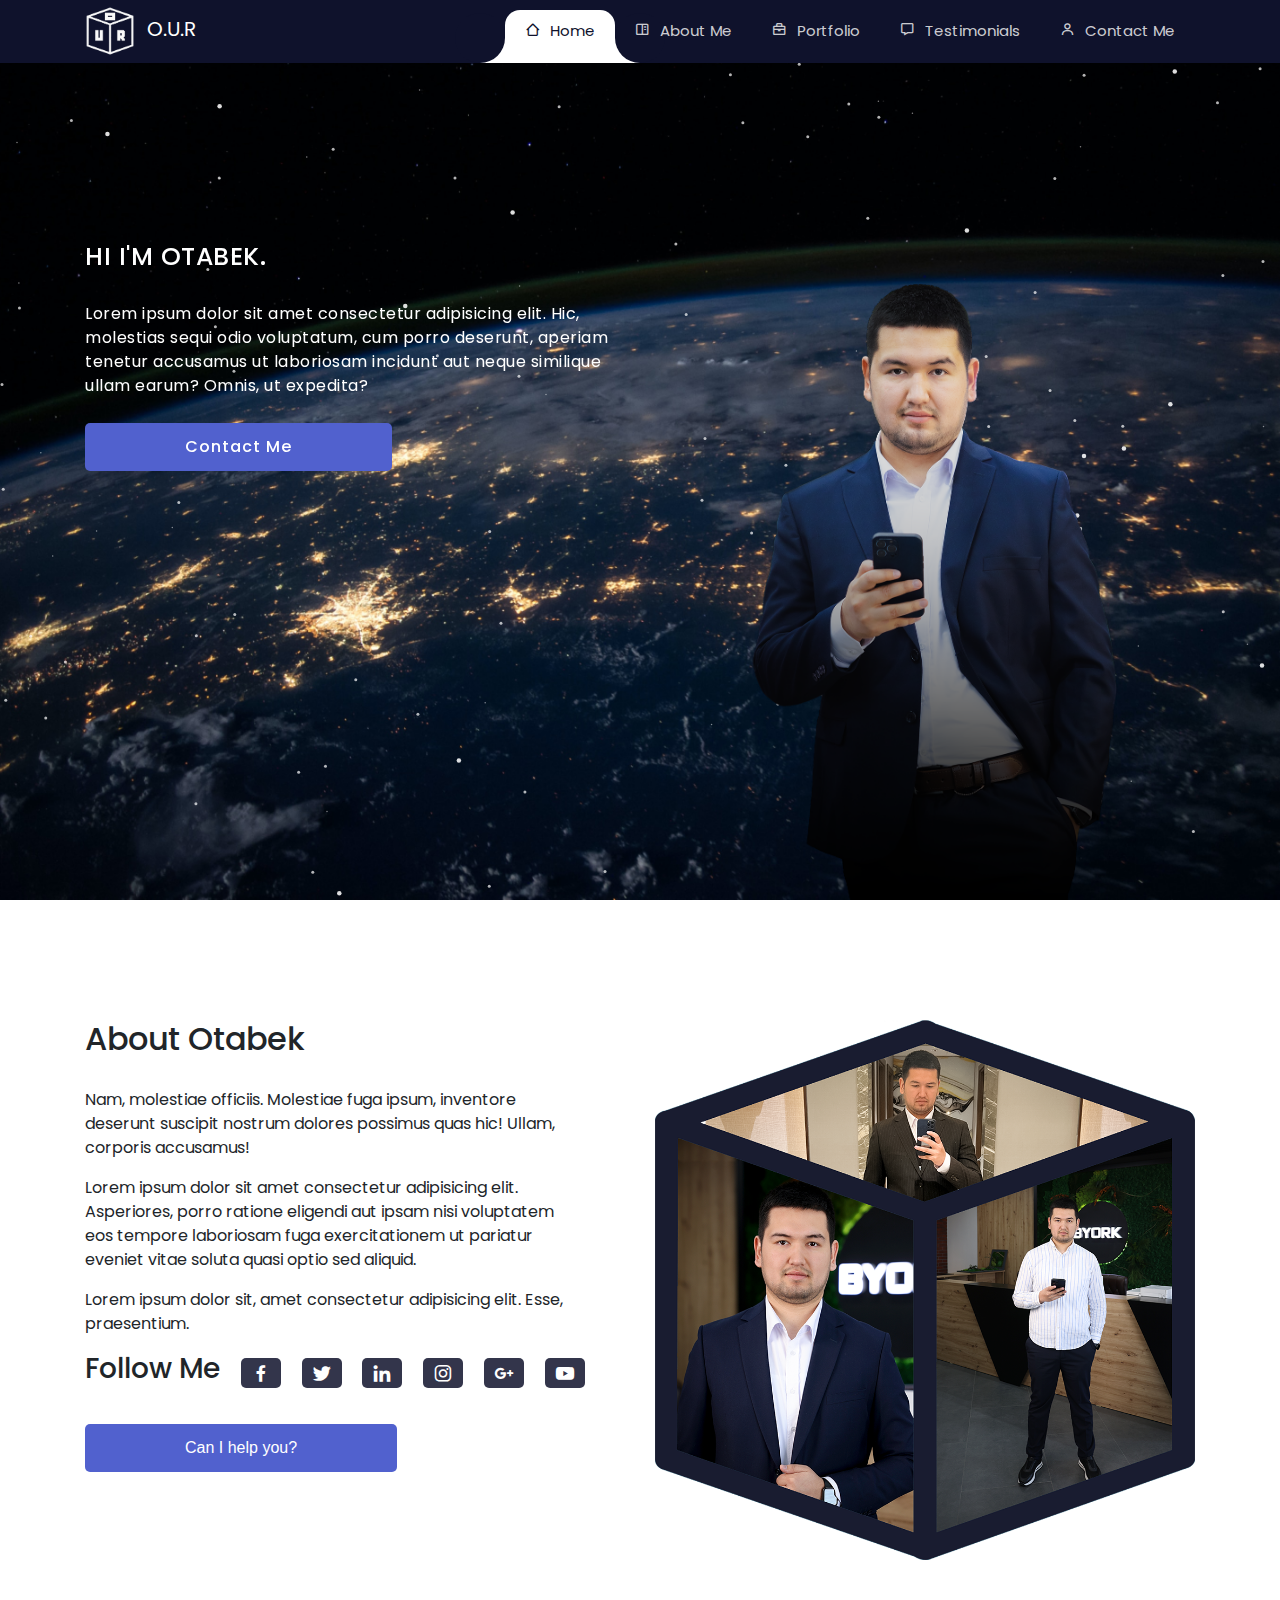
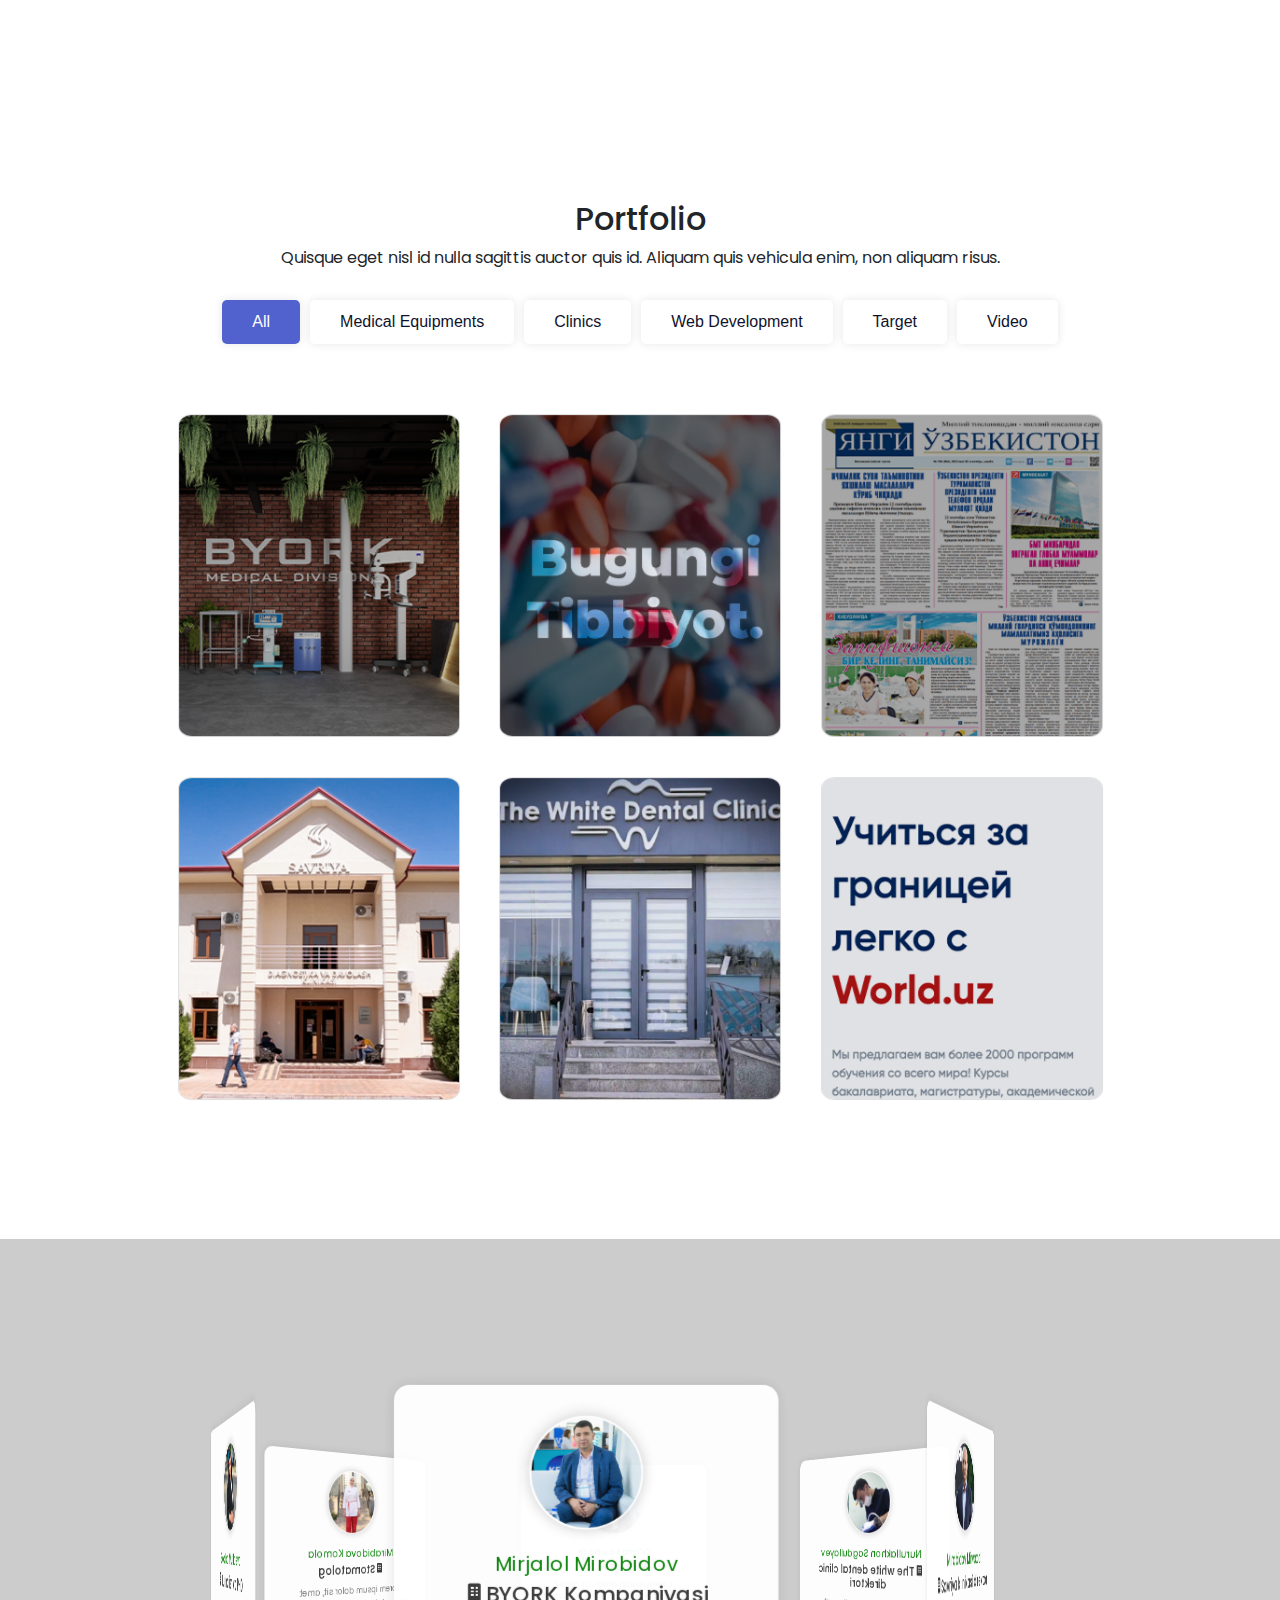
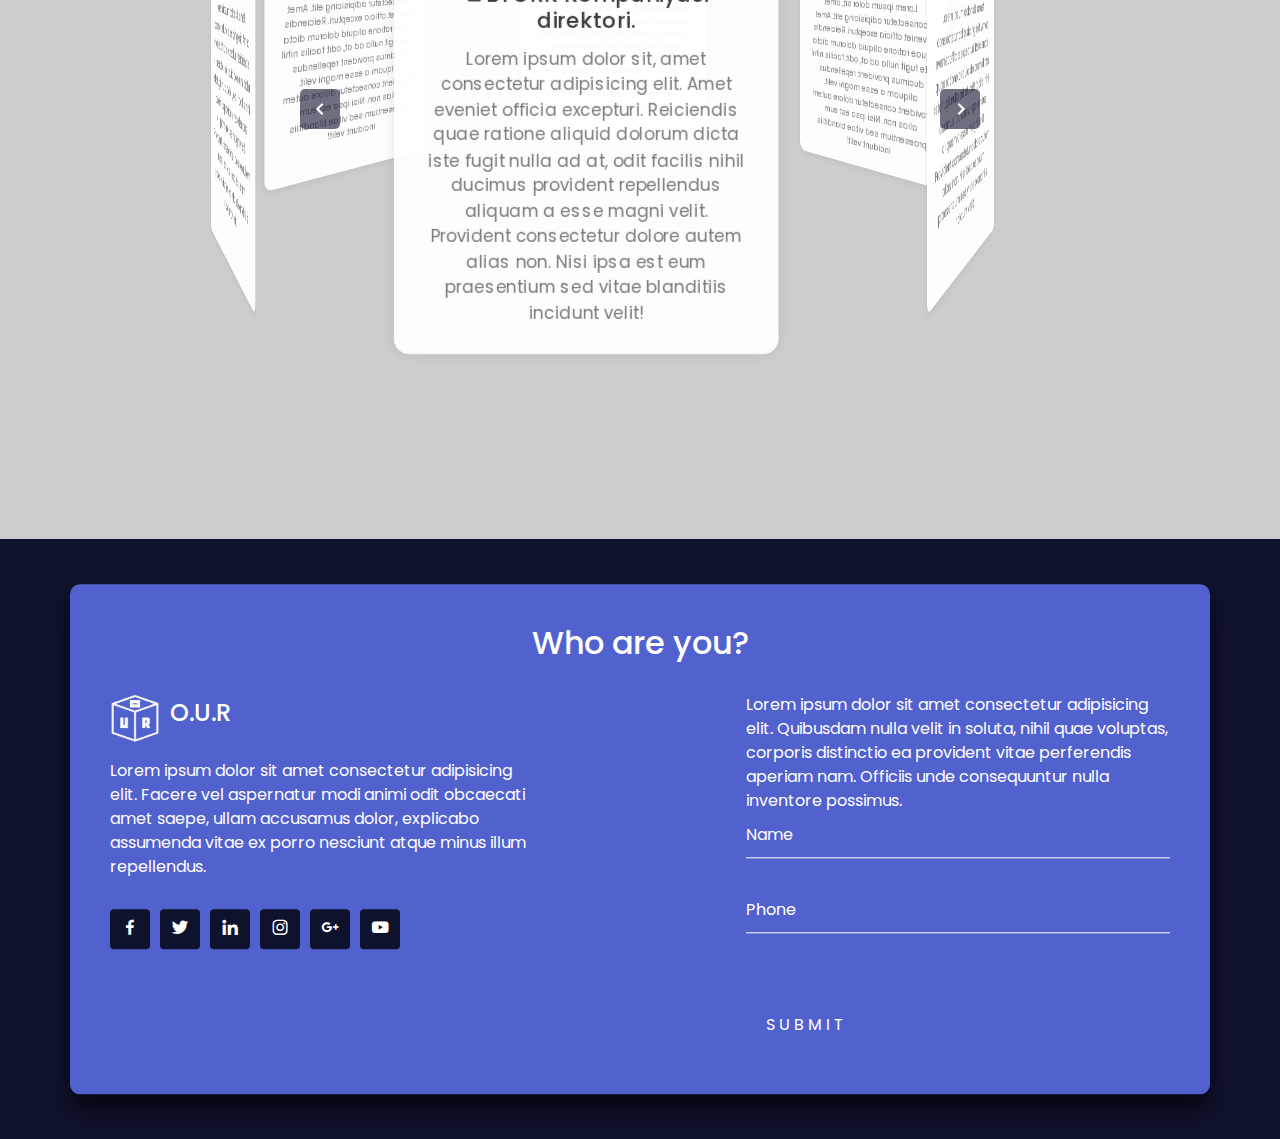
==== commit 2162b21b: "changes" ====
--- a/index.html
+++ b/index.html
@@ -148,7 +148,7 @@
             <div class="col-12 col-sm-12 col-md-6 col-lg-6">
               <div class="about-me-image">
                 <img
-                  src="./static/images/cubic.png"
+                  src="./static/images/cubic 2-variant (2).png"
                   class="img-fluid"
                   alt="ellipses"
                 />
@@ -257,6 +257,10 @@
                     alt="img"
                     class="img-fluid"
                   />
+                  <div class="card-hide-content">
+                    <h3>BYORK</h3>
+                    <p>Medical division</p>
+                  </div>
                 </div>
                 <div class="card clinic animated">
                   <img
@@ -264,6 +268,10 @@
                     alt="img"
                     class="img-fluid"
                   />
+                  <div class="card-hide-content">
+                    <h3>BYORK</h3>
+                    <p>Medical division</p>
+                  </div>
                 </div>
                 <div class="card video animated">
                   <img
@@ -271,6 +279,10 @@
                     alt="img"
                     class="img-fluid"
                   />
+                  <div class="card-hide-content">
+                    <h3>BYORK</h3>
+                    <p>Medical division</p>
+                  </div>
                 </div>
                 <div class="card target animated">
                   <img
@@ -278,6 +290,10 @@
                     alt="img"
                     class="img-fluid"
                   />
+                  <div class="card-hide-content">
+                    <h3>BYORK</h3>
+                    <p>Medical division</p>
+                  </div>
                 </div>
                 <div class="card clinic animated">
                   <img
@@ -285,13 +301,21 @@
                     alt="img"
                     class="img-fluid"
                   />
+                  <div class="card-hide-content">
+                    <h3>BYORK</h3>
+                    <p>Medical division</p>
+                  </div>
                 </div>
                 <div class="card web animated">
                   <img
-                    src="./static/images/React App-1.png"
-                    alt="img"
-                    class="img-fluid"
-                  />
+                    src="./static/images/portfolio card 300x400.png"
+                    alt="img"
+                    class="img-fluid"
+                  />
+                  <div class="card-hide-content">
+                    <h3>BYORK</h3>
+                    <p>Medical division</p>
+                  </div>
                 </div>
               </section>
             </div>
--- a/styles/main.css
+++ b/styles/main.css
@@ -233,6 +233,36 @@
     left: -25px;
   }
 }
+.anime {
+  width: 100%;
+  padding: 10px;
+  position: relative;
+}
+.anime .anim {
+  position: absolute;
+  top: 0;
+  left: 50%;
+  transform: translateX(-50%);
+  text-align: center;
+  padding: 5px 20px;
+  background-color: rebeccapurple;
+  border-radius: 5px;
+}
+.anime .rector {
+  width: 250px;
+  animation-name: rector;
+  animation-duration: 1s;
+  animation-timing-function: ease;
+}
+
+@keyframes rector {
+  0% {
+    background: transparent;
+  }
+  100% {
+    background: rebeccapurple;
+  }
+}
 .custom-btn {
   color: #fff;
   border-radius: 5px;
@@ -249,7 +279,7 @@
 .btn-11 {
   display: block;
   border: none;
-  background: linear-gradient(to right bottom, #0f122c, #1f2774);
+  background: #5161ce;
   color: #fff;
   overflow: hidden;
   position: relative;
@@ -273,7 +303,7 @@
 }
 
 .btn-11:hover {
-  opacity: 0.7;
+  opacity: 0.85;
 }
 
 .btn-11:active {
@@ -332,7 +362,7 @@
 
 .card {
   width: 71.5vw;
-  height: 100vw;
+  height: 90vw;
   position: relative;
   overflow: hidden;
   margin: 20px;
@@ -350,6 +380,60 @@
     height: clamp(18vw, 85vh, 25.2vw);
   }
 }
+.card:hover .card-hide-content {
+  top: 0;
+}
+.card-hide-content {
+  text-align: center;
+  transition: all 0.3s linear;
+  display: flex;
+  justify-content: end;
+  align-items: center;
+  flex-direction: column;
+  opacity: 0.8;
+  position: absolute;
+  top: 100%;
+  bottom: 0;
+  left: 0;
+  right: 0;
+  height: 100%;
+  overflow: hidden;
+  background-color: #0f122c;
+  color: white;
+}
+.card-hide-content::before, .card-hide-content::after {
+  content: "";
+  height: 50px;
+  width: 50px;
+  position: absolute;
+  top: 20px;
+  border-top: 2px solid white;
+  border-left: 2px solid white;
+}
+.card-hide-content::before {
+  left: 20px;
+}
+.card-hide-content::after {
+  right: 20px;
+  border-right: 2px solid white;
+  border-left: none;
+}
+.card-hide-content h3 {
+  margin-bottom: 0;
+  font-size: 20px;
+}
+.card-hide-content h3::after {
+  content: "";
+  height: 3px;
+  width: 80px;
+  border-radius: 3px;
+  background-color: #5161ce;
+  display: block;
+  margin: 0 auto;
+}
+.card-hide-content p {
+  margin-bottom: 50px;
+}
 
 .card.animated {
   transition: none;
@@ -424,7 +508,7 @@
   }
 }
 #testimonials {
-  background: url("https://images.pexels.com/photos/19670/pexels-photo.jpg?auto=compress&cs=tinysrgb&w=1260&h=750&dpr=2") no-repeat center center/cover;
+  background: url("../static/images/up-2081170_1920.jpg") no-repeat center center/cover;
   background-attachment: fixed;
   position: relative;
   background-color: #ccc;
@@ -432,7 +516,6 @@
 #testimonials .inner-bg {
   padding-top: 200px;
   height: 100vh;
-  background: linear-gradient(to right bottom, rgba(0, 0, 0, 0.1), #5161ce);
 }
 #testimonials .container {
   margin: 0 auto;
@@ -485,27 +568,27 @@
 }
 
 .a {
-  transform: rotateY(0deg) translateZ(250px);
+  transform: rotateY(0deg) translateZ(350px);
 }
 
 .b {
-  transform: rotateY(60deg) translateZ(250px);
+  transform: rotateY(60deg) translateZ(350px);
 }
 
 .c {
-  transform: rotateY(120deg) translateZ(250px);
+  transform: rotateY(120deg) translateZ(350px);
 }
 
 .d {
-  transform: rotateY(180deg) translateZ(250px);
+  transform: rotateY(180deg) translateZ(350px);
 }
 
 .e {
-  transform: rotateY(240deg) translateZ(250px);
+  transform: rotateY(240deg) translateZ(350px);
 }
 
 .f {
-  transform: rotateY(300deg) translateZ(250px);
+  transform: rotateY(300deg) translateZ(350px);
 }
 
 .next,
@@ -745,8 +828,7 @@
 }
 
 .header-wrapper {
-  background: rgb(88, 81, 198);
-  background: linear-gradient(90deg, rgb(88, 81, 198) 7%, rgb(5, 5, 25) 100%, rgb(39, 164, 190) 100%);
+  background: url("../static/images/Rectangle.png") no-repeat center top/cover;
   overflow: hidden;
 }
 
@@ -758,7 +840,7 @@
   overflow: hidden;
 }
 header .content .left {
-  height: 90%;
+  padding-top: 180px;
   display: flex;
   flex-direction: column;
   justify-content: center;
@@ -766,7 +848,10 @@
   color: white;
 }
 header .content .left h1 {
+  text-align: center;
   letter-spacing: 0.5px;
+  font-size: 25px;
+  text-transform: uppercase;
   margin-bottom: 30px;
 }
 header .content .left p {
@@ -796,7 +881,7 @@
 }
 
 .about-me {
-  background: url("https://images.pexels.com/photos/19670/pexels-photo.jpg?auto=compress&cs=tinysrgb&w=1260&h=750&dpr=2") no-repeat center center/cover;
+  background: url("https://img.freepik.com/free-vector/blurred-bokeh-pattern-wallpaper-soft-touch-your-walls_1017-43483.jpg?w=2000&t=st=1695752062~exp=1695752662~hmac=0bc5d1ec66c7d5ed339ac38e5fa50dfff7649af89b96342abe5e9623d1f8b6d8") no-repeat center center/cover;
   background-attachment: fixed;
 }
 .about-me .inner-bg {
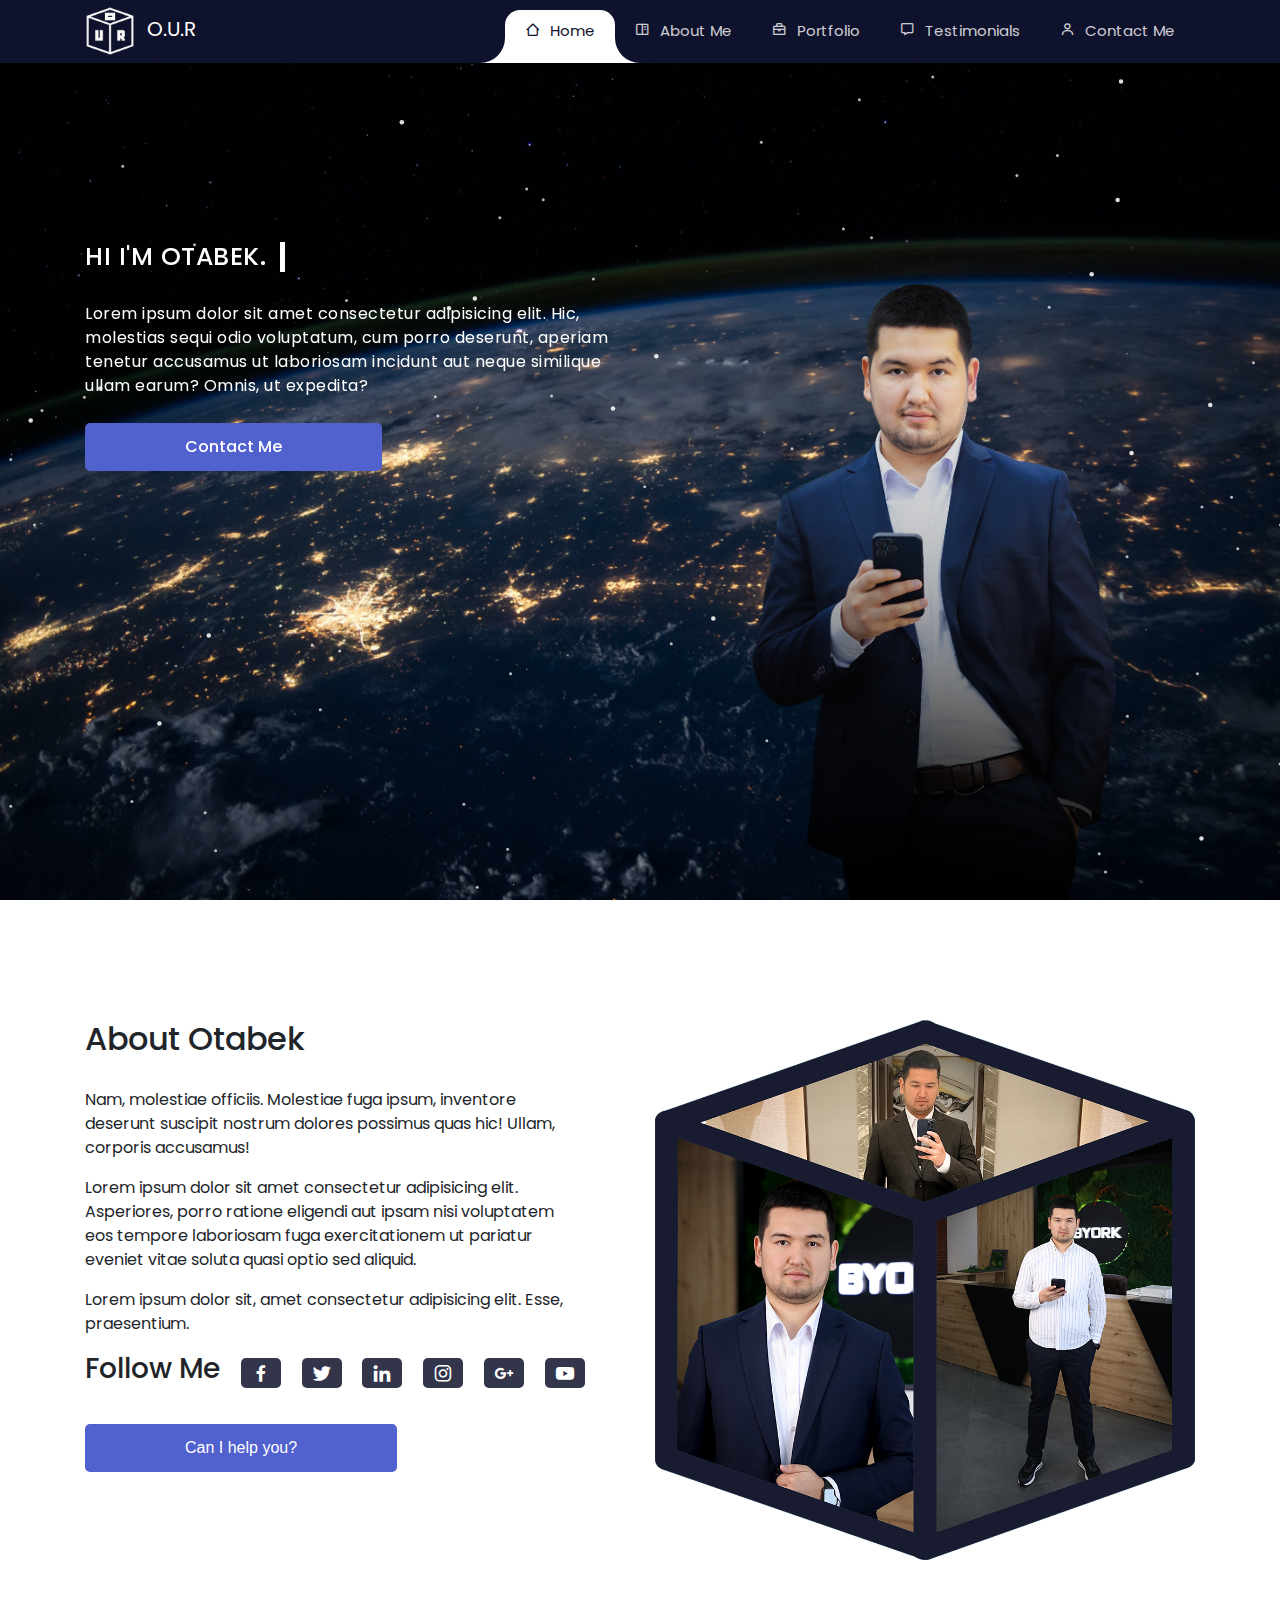
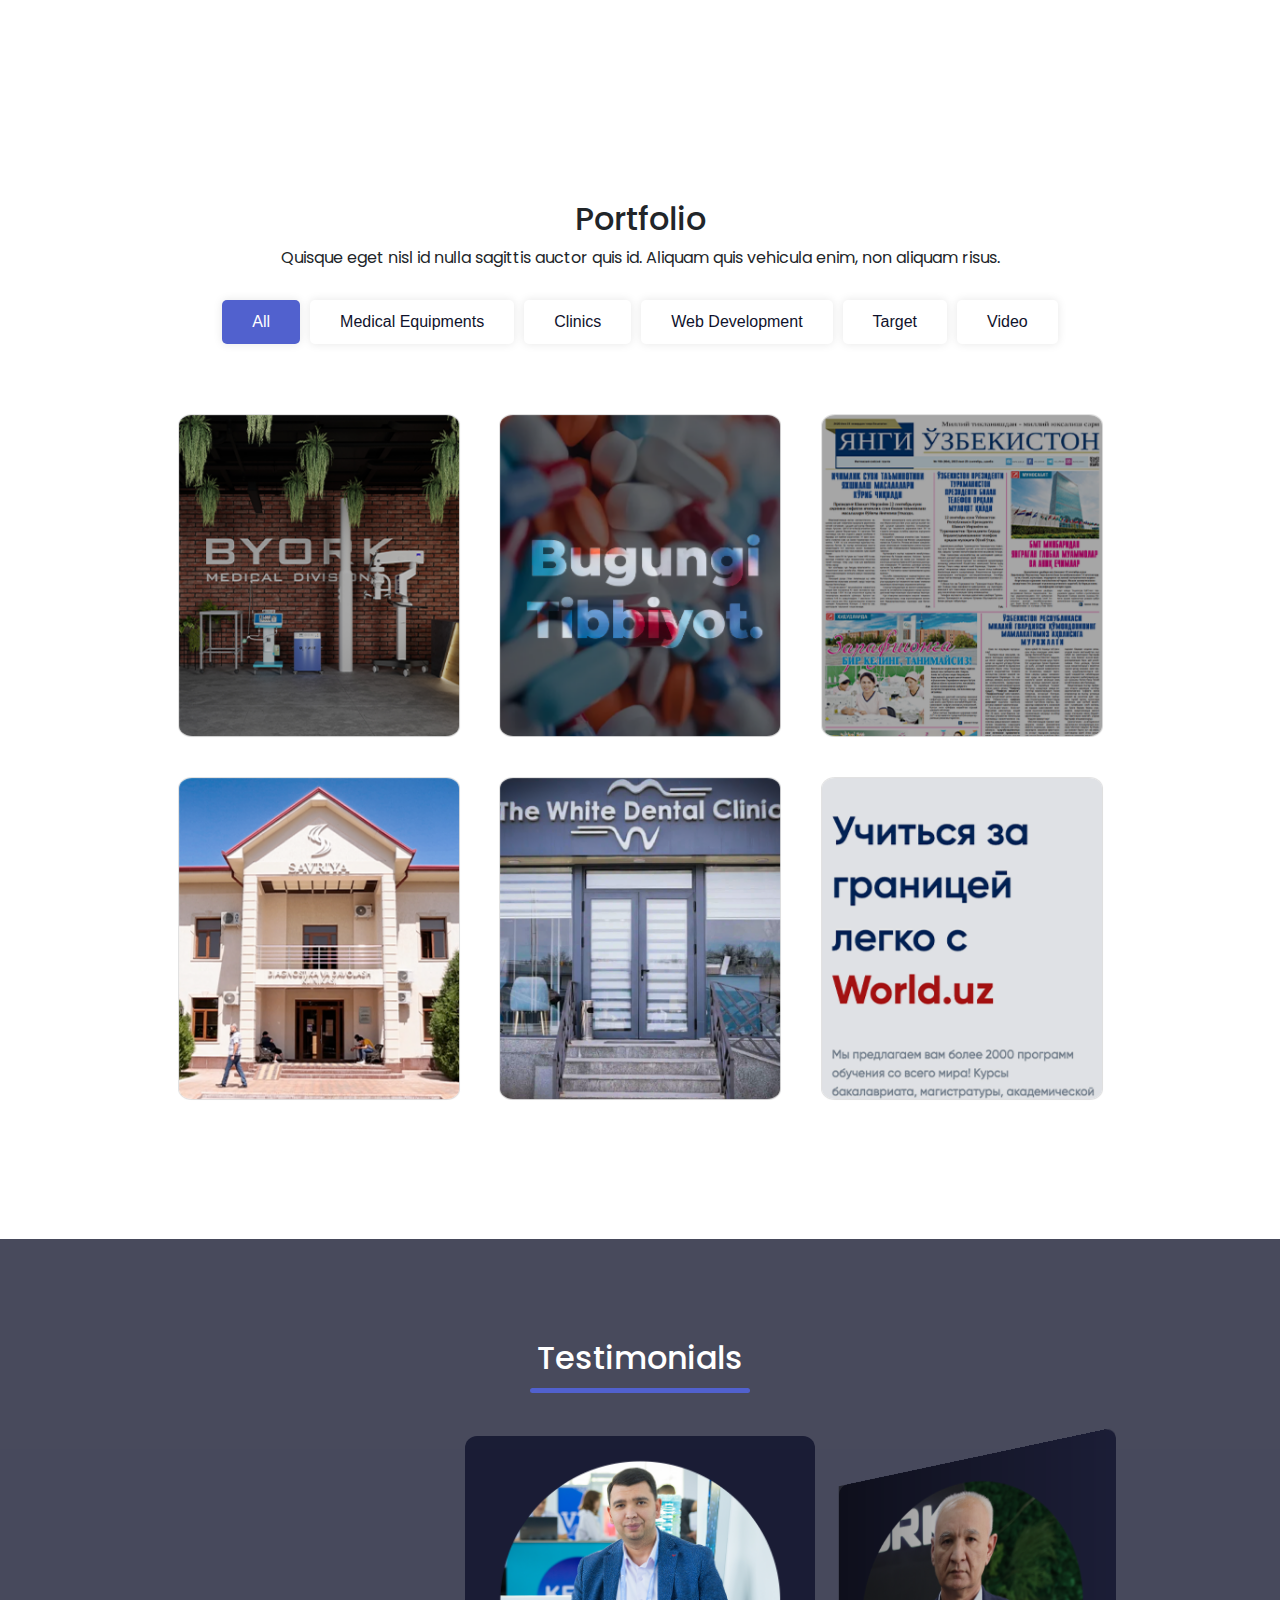
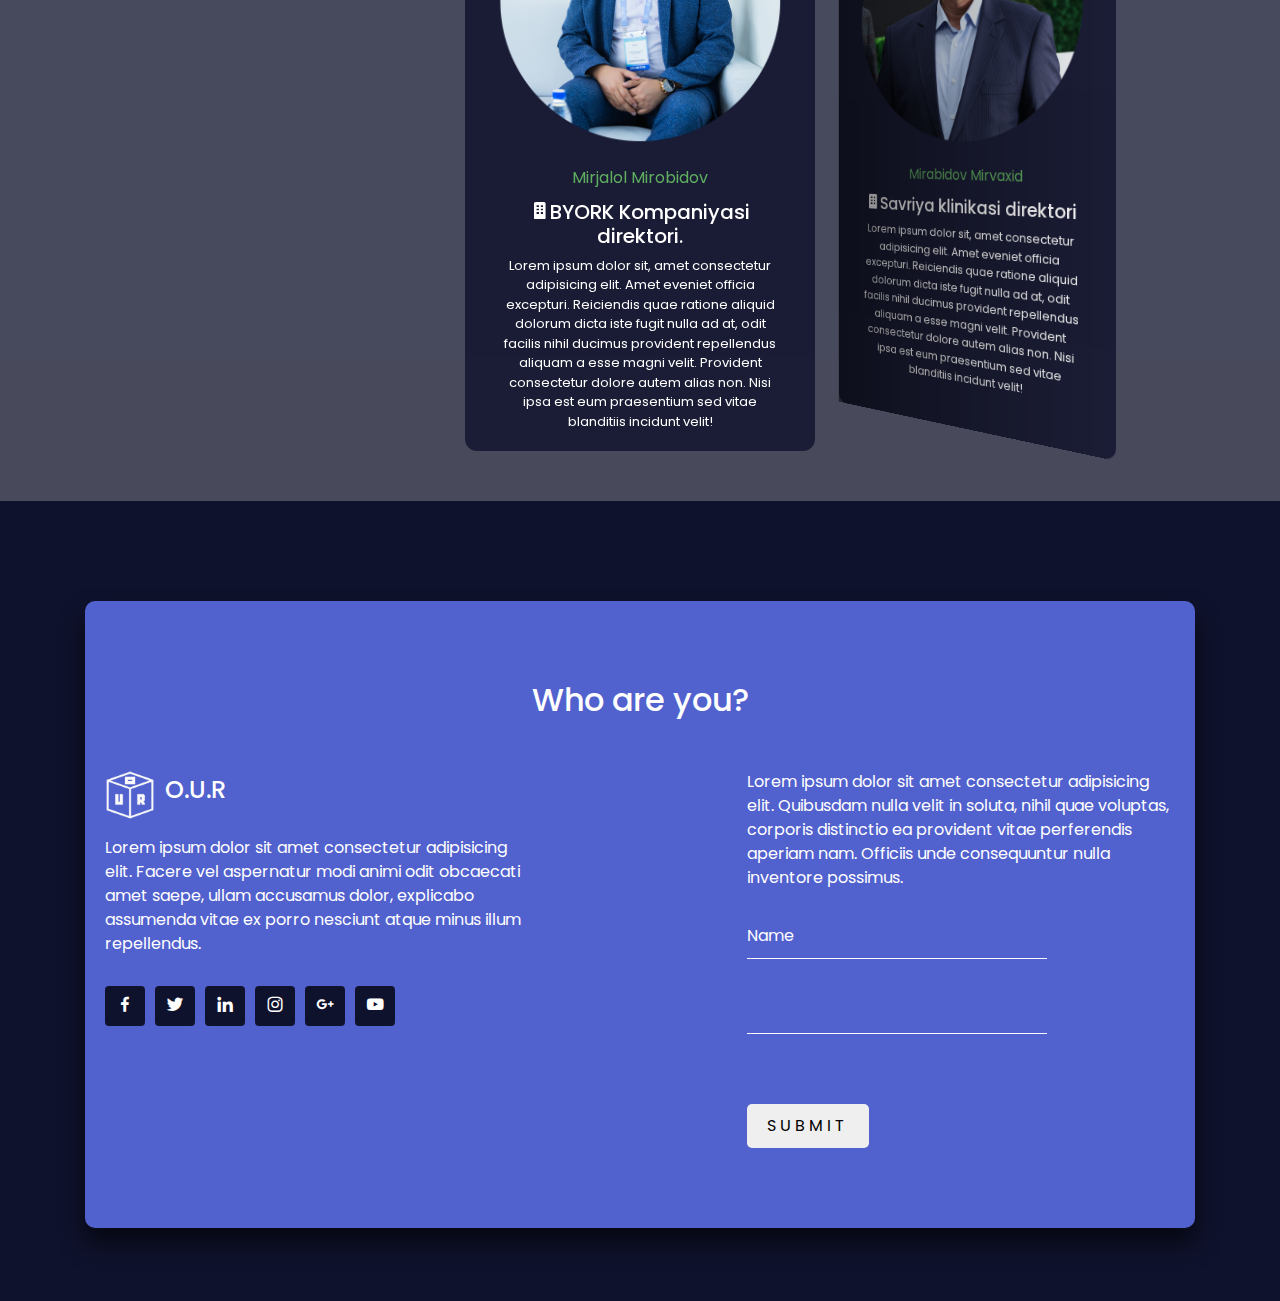
==== commit 92893275: "changed" ====
--- a/index.html
+++ b/index.html
@@ -5,9 +5,6 @@
     <meta name="viewport" content="width=device-width, initial-scale=1.0" />
     <title>Rayimjonov</title>
     <link rel="icon" href="./static/icons/Logo.png" />
-    <!-- Phone number integrity -->
-
-    <!-- Phone number integrity -->
     <link
       href="https://unpkg.com/boxicons@2.1.4/css/boxicons.min.css"
       rel="stylesheet"
@@ -20,6 +17,19 @@
       rel="stylesheet"
       href="https://cdnjs.cloudflare.com/ajax/libs/font-awesome/5.10.2/css/all.css"
     />
+    <!-- Swiper css -->
+    <link
+      rel="stylesheet"
+      href="https://cdn.jsdelivr.net/npm/swiper@10/swiper-bundle.min.css"
+    />
+    <!-- Swiper css -->
+    <!-- Phone number integrity -->
+    <link
+      rel="stylesheet"
+      href="https://cdn.tutorialjinni.com/intl-tel-input/17.0.19/css/intlTelInput.css"
+    />
+    <script src="https://cdn.tutorialjinni.com/intl-tel-input/17.0.19/js/intlTelInput.min.js"></script>
+    <!-- Phone number integrity -->
     <link rel="stylesheet" href="./styles/main.css" />
   </head>
   <body data-spy="scroll" data-target="#scrolled-navbar">
@@ -74,6 +84,15 @@
                   <i class="bx bx-user"></i>Contact Me
                 </a>
               </ul>
+              <div class="language">
+                <!-- <div class="dropdown">
+                  <button data-toggle="dropdown" class="">uz</button>
+                  <div class="dropdown-menu">
+                    <div class="dropdown-item">ru</div>
+                    <div class="dropdown-item">en</div>
+                  </div>
+                </div> -->
+              </div>
             </div>
           </div>
         </nav>
@@ -82,16 +101,16 @@
             <div class="row" style="flex-wrap: wrap-reverse">
               <div class="col-12 col-sm-12 col-md-6 col-lg-6">
                 <div class="left">
-                  <h1>Hi I'm Otabek.</h1>
+                  <h1 class="cssanimation typing">Hi I'm Otabek.</h1>
                   <p>
                     Lorem ipsum dolor sit amet consectetur adipisicing elit.
                     Hic, molestias sequi odio voluptatum, cum porro deserunt,
                     aperiam tenetur accusamus ut laboriosam incidunt aut neque
                     similique ullam earum? Omnis, ut expedita?
                   </p>
-                  <button class="custom-btn btn-11">
+                  <a href="#contact" class="custom-btn btn-11">
                     <span>Contact Me</span>
-                  </button>
+                  </a>
                 </div>
               </div>
               <div class="col-12 col-sm-12 col-md-6 col-lg-6">
@@ -251,17 +270,19 @@
               aria-labelledby="home-tab"
             >
               <section class="cards">
-                <div class="card medical animated">
-                  <img
-                    src="./static/images/card - portfolio.png"
-                    alt="img"
-                    class="img-fluid"
-                  />
-                  <div class="card-hide-content">
-                    <h3>BYORK</h3>
-                    <p>Medical division</p>
-                  </div>
-                </div>
+                <a href="./pages/byork.html">
+                  <div class="card medical animated">
+                    <img
+                      src="./static/images/card - portfolio.png"
+                      alt="img"
+                      class="img-fluid"
+                    />
+                    <div class="card-hide-content">
+                      <h3>BYORK</h3>
+                      <p>Medical division</p>
+                    </div>
+                  </div>
+                </a>
                 <div class="card clinic animated">
                   <img
                     src="./static/images/card portfolio (2).png"
@@ -366,18 +387,18 @@
             >
               <section class="cards">
                 <div class="card web animated">
-                  <img
+                  <!-- <img
                     src="./static/images/React App-1.png"
                     alt="img"
                     class="img-fluid"
-                  />
+                  /> -->
                 </div>
                 <div class="card web animated">
-                  <img
+                  <!-- <img
                     src="./static/images/React App-1.png"
                     alt="img"
                     class="img-fluid"
-                  />
+                  /> -->
                 </div>
               </section>
             </div>
@@ -420,122 +441,131 @@
     <section id="testimonials">
       <div class="inner-bg">
         <div class="container">
-          <div class="carousel">
-            <div class="item a">
-              <img
-                src="./static/images/circle - Mirjamol Mirabidov.png"
-                alt="Klinika"
-                class="img-fluid"
-              />
-              <span class="fullname">Mirjalol Mirobidov</span>
-              <h5>
-                <i class="bx bxs-building"></i>BYORK Kompaniyasi direktori.
-              </h5>
-              <p>
-                Lorem ipsum dolor sit, amet consectetur adipisicing elit. Amet
-                eveniet officia excepturi. Reiciendis quae ratione aliquid
-                dolorum dicta iste fugit nulla ad at, odit facilis nihil ducimus
-                provident repellendus aliquam a esse magni velit. Provident
-                consectetur dolore autem alias non. Nisi ipsa est eum
-                praesentium sed vitae blanditiis incidunt velit!
-              </p>
-            </div>
-            <div class="item b">
-              <img
-                src="./static/images/circle - Klinika Savriya.png"
-                alt="Klinika"
-                class="img-fluid"
-              />
-              <span class="fullname">Mirabidov Mirvaxid</span>
-              <h5>
-                <i class="bx bxs-building"></i>Savriya klinikasi direktori
-              </h5>
-              <p>
-                Lorem ipsum dolor sit, amet consectetur adipisicing elit. Amet
-                eveniet officia excepturi. Reiciendis quae ratione aliquid
-                dolorum dicta iste fugit nulla ad at, odit facilis nihil ducimus
-                provident repellendus aliquam a esse magni velit. Provident
-                consectetur dolore autem alias non. Nisi ipsa est eum
-                praesentium sed vitae blanditiis incidunt velit!
-              </p>
-            </div>
-            <div class="item c">
-              <img
-                src="./static/images/circle - white dental clinic.png"
-                alt="Klinika"
-                class="img-fluid"
-              />
-              <span class="fullname">Nurullakhon Sagdullayev</span>
-              <h5>
-                <i class="bx bxs-building"></i>The white dental clinic direktori
-              </h5>
-              <p>
-                Lorem ipsum dolor sit, amet consectetur adipisicing elit. Amet
-                eveniet officia excepturi. Reiciendis quae ratione aliquid
-                dolorum dicta iste fugit nulla ad at, odit facilis nihil ducimus
-                provident repellendus aliquam a esse magni velit. Provident
-                consectetur dolore autem alias non. Nisi ipsa est eum
-                praesentium sed vitae blanditiis incidunt velit!
-              </p>
-            </div>
-            <div class="item d">
-              <img
-                src="./static/images/circle bugungi tibbiyot.png"
-                alt="Klinika"
-                class="img-fluid"
-              />
-              <span class="fullname">O'lmasov Botir</span>
-              <h5><i class="bx bxs-building"></i>PR direktor</h5>
-              <p>
-                Lorem ipsum dolor sit, amet consectetur adipisicing elit. Amet
-                eveniet officia excepturi. Reiciendis quae ratione aliquid
-                dolorum dicta iste fugit nulla ad at, odit facilis nihil ducimus
-                provident repellendus aliquam a esse magni velit. Provident
-                consectetur dolore autem alias non. Nisi ipsa est eum
-                praesentium sed vitae blanditiis incidunt velit!
-              </p>
-            </div>
-            <div class="item e">
-              <img
-                src="./static/images/circle - komola stom.png"
-                alt="Klinika"
-                class="img-fluid"
-              />
-              <span class="fullname">Mirabidova Komola</span>
-              <h5><i class="bx bxs-building"></i>Stomatolog</h5>
-              <p>
-                Lorem ipsum dolor sit, amet consectetur adipisicing elit. Amet
-                eveniet officia excepturi. Reiciendis quae ratione aliquid
-                dolorum dicta iste fugit nulla ad at, odit facilis nihil ducimus
-                provident repellendus aliquam a esse magni velit. Provident
-                consectetur dolore autem alias non. Nisi ipsa est eum
-                praesentium sed vitae blanditiis incidunt velit!
-              </p>
-            </div>
-            <div class="item f">
-              <img
-                src="./static/images/circle sohiba.png"
-                alt="Klinika"
-                class="img-fluid"
-              />
-              <span class="fullname">Soxiba Mullaeva</span>
-              <h5><i class="bx bxs-building"></i>Jurnalist va PHD</h5>
-              <p>
-                Lorem ipsum dolor sit, amet consectetur adipisicing elit. Amet
-                eveniet officia excepturi. Reiciendis quae ratione aliquid
-                dolorum dicta iste fugit nulla ad at, odit facilis nihil ducimus
-                provident repellendus aliquam a esse magni velit. Provident
-                consectetur dolore autem alias non. Nisi ipsa est eum
-                praesentium sed vitae blanditiis incidunt velit!
-              </p>
-            </div>
+          <div class="title">
+            <h2>Testimonials</h2>
           </div>
-        </div>
-        <div class="next">
-          <i class="bx bx-chevron-right"></i>
-        </div>
-        <div class="prev">
-          <i class="bx bx-chevron-left"></i>
+          <div class="testimonials-carousel">
+            <div class="swiper mySwiper">
+              <div class="swiper-wrapper">
+                <div class="swiper-slide">
+                  <img
+                    src="./static/images/circle - Mirjamol Mirabidov.png"
+                    alt="Klinika"
+                    class="img-fluid"
+                  />
+                  <span class="fullname">Mirjalol Mirobidov</span>
+                  <h5>
+                    <i class="bx bxs-building"></i>BYORK Kompaniyasi direktori.
+                  </h5>
+                  <p>
+                    Lorem ipsum dolor sit, amet consectetur adipisicing elit.
+                    Amet eveniet officia excepturi. Reiciendis quae ratione
+                    aliquid dolorum dicta iste fugit nulla ad at, odit facilis
+                    nihil ducimus provident repellendus aliquam a esse magni
+                    velit. Provident consectetur dolore autem alias non. Nisi
+                    ipsa est eum praesentium sed vitae blanditiis incidunt
+                    velit!
+                  </p>
+                </div>
+                <div class="swiper-slide">
+                  <img
+                    src="./static/images/circle - Klinika Savriya.png"
+                    alt="Klinika"
+                    class="img-fluid"
+                  />
+                  <span class="fullname">Mirabidov Mirvaxid</span>
+                  <h5>
+                    <i class="bx bxs-building"></i>Savriya klinikasi direktori
+                  </h5>
+                  <p>
+                    Lorem ipsum dolor sit, amet consectetur adipisicing elit.
+                    Amet eveniet officia excepturi. Reiciendis quae ratione
+                    aliquid dolorum dicta iste fugit nulla ad at, odit facilis
+                    nihil ducimus provident repellendus aliquam a esse magni
+                    velit. Provident consectetur dolore autem alias non. Nisi
+                    ipsa est eum praesentium sed vitae blanditiis incidunt
+                    velit!
+                  </p>
+                </div>
+                <div class="swiper-slide">
+                  <img
+                    src="./static/images/circle - white dental clinic.png"
+                    alt="Klinika"
+                    class="img-fluid"
+                  />
+                  <span class="fullname">Nurullakhon Sagdullayev</span>
+                  <h5>
+                    <i class="bx bxs-building"></i>The white dental clinic
+                    direktori
+                  </h5>
+                  <p>
+                    Lorem ipsum dolor sit, amet consectetur adipisicing elit.
+                    Amet eveniet officia excepturi. Reiciendis quae ratione
+                    aliquid dolorum dicta iste fugit nulla ad at, odit facilis
+                    nihil ducimus provident repellendus aliquam a esse magni
+                    velit. Provident consectetur dolore autem alias non. Nisi
+                    ipsa est eum praesentium sed vitae blanditiis incidunt
+                    velit!
+                  </p>
+                </div>
+                <div class="swiper-slide">
+                  <img
+                    src="./static/images/circle bugungi tibbiyot.png"
+                    alt="Klinika"
+                    class="img-fluid"
+                  />
+                  <span class="fullname">O'lmasov Botir</span>
+                  <h5><i class="bx bxs-building"></i>PR direktor</h5>
+                  <p>
+                    Lorem ipsum dolor sit, amet consectetur adipisicing elit.
+                    Amet eveniet officia excepturi. Reiciendis quae ratione
+                    aliquid dolorum dicta iste fugit nulla ad at, odit facilis
+                    nihil ducimus provident repellendus aliquam a esse magni
+                    velit. Provident consectetur dolore autem alias non. Nisi
+                    ipsa est eum praesentium sed vitae blanditiis incidunt
+                    velit!
+                  </p>
+                </div>
+                <div class="swiper-slide">
+                  <img
+                    src="./static/images/circle - komola stom.png"
+                    alt="Klinika"
+                    class="img-fluid"
+                  />
+                  <span class="fullname">Mirabidova Komola</span>
+                  <h5><i class="bx bxs-building"></i>Stomatolog</h5>
+                  <p>
+                    Lorem ipsum dolor sit, amet consectetur adipisicing elit.
+                    Amet eveniet officia excepturi. Reiciendis quae ratione
+                    aliquid dolorum dicta iste fugit nulla ad at, odit facilis
+                    nihil ducimus provident repellendus aliquam a esse magni
+                    velit. Provident consectetur dolore autem alias non. Nisi
+                    ipsa est eum praesentium sed vitae blanditiis incidunt
+                    velit!
+                  </p>
+                </div>
+                <div class="swiper-slide">
+                  <img
+                    src="./static/images/circle sohiba.png"
+                    alt="Klinika"
+                    class="img-fluid"
+                  />
+                  <span class="fullname">Soxiba Mullaeva</span>
+                  <h5><i class="bx bxs-building"></i>Jurnalist va PHD</h5>
+                  <p>
+                    Lorem ipsum dolor sit, amet consectetur adipisicing elit.
+                    Amet eveniet officia excepturi. Reiciendis quae ratione
+                    aliquid dolorum dicta iste fugit nulla ad at, odit facilis
+                    nihil ducimus provident repellendus aliquam a esse magni
+                    velit. Provident consectetur dolore autem alias non. Nisi
+                    ipsa est eum praesentium sed vitae blanditiis incidunt
+                    velit!
+                  </p>
+                </div>
+              </div>
+              <!-- <div class="swiper-pagination"></div> -->
+            </div>
+          </div>
         </div>
       </div>
     </section>
@@ -544,7 +574,7 @@
         <div class="login-box">
           <h2>Who are you?</h2>
           <div class="row">
-            <div class="col-5">
+            <div class="col-12 col-sm-12 col-md-5 col-lg-5 col-xs-5">
               <div class="content">
                 <div class="d-flex align-items-center mb-3">
                   <img
@@ -570,41 +600,84 @@
                 <a href=""><i class="bx bxl-youtube"></i></a>
               </div>
             </div>
-            <div class="col-2"></div>
-            <div class="col-5">
-              <span class="text-white">
+            <div class="col-0 col-sm-0 col-md-2 col-lg-2 col-xs-1"></div>
+            <div class="col-12 col-sm-12 col-md-5 col-lg-5 col-xs-5">
+              <span class="text-white d-block mb-4">
                 Lorem ipsum dolor sit amet consectetur adipisicing elit.
                 Quibusdam nulla velit in soluta, nihil quae voluptas, corporis
                 distinctio ea provident vitae perferendis aperiam nam. Officiis
                 unde consequuntur nulla inventore possimus.
               </span>
-              <form>
+              <form id="contact-form">
                 <div class="user-box">
-                  <input type="text" name="" required="" />
+                  <input type="text" name="name" id="username" required="" />
                   <label>Name</label>
                 </div>
                 <div class="user-box">
-                  <input type="tel" name="" required="" />
-                  <label>Phone</label>
-                </div>
-                <a href="#">
+                  <input type="tel" name="phone" id="phone" required="" />
+                </div>
+                <button type="submit">
                   <span></span>
                   <span></span>
                   <span></span>
                   <span></span>
                   Submit
-                </a>
+                </button>
               </form>
+              <div id="submit-modal" class="modal fade">
+                <div class="modal-dialog modal-dialog-centered">
+                  <div class="modal-content">
+                    <svg
+                      id="successAnimation"
+                      class="animated"
+                      xmlns="http://www.w3.org/2000/svg"
+                      width="70"
+                      height="70"
+                      viewBox="0 0 70 70"
+                    >
+                      <path
+                        id="successAnimationResult"
+                        fill="#D8D8D8"
+                        d="M35,60 C21.1928813,60 10,48.8071187 10,35 C10,21.1928813 21.1928813,10 35,10 C48.8071187,10 60,21.1928813 60,35 C60,48.8071187 48.8071187,60 35,60 Z M23.6332378,33.2260427 L22.3667622,34.7739573 L34.1433655,44.40936 L47.776114,27.6305926 L46.223886,26.3694074 L33.8566345,41.59064 L23.6332378,33.2260427 Z"
+                      />
+                      <circle
+                        id="successAnimationCircle"
+                        cx="35"
+                        cy="35"
+                        r="24"
+                        stroke="#979797"
+                        stroke-width="2"
+                        stroke-linecap="round"
+                        fill="transparent"
+                      />
+                      <polyline
+                        id="successAnimationCheck"
+                        stroke="#979797"
+                        stroke-width="2"
+                        points="23 34 34 43 47 27"
+                        fill="transparent"
+                      />
+                    </svg>
+                    <h4 class="text-success">Message sended successfully!</h4>
+                  </div>
+                </div>
+              </div>
             </div>
           </div>
         </div>
       </div>
     </section>
 
-    <script src="js/particle.js"></script>
     <script src="https://code.jquery.com/jquery-3.4.1.min.js"></script>
     <script src="https://cdn.jsdelivr.net/npm/popper.js@1.16.1/dist/umd/popper.min.js"></script>
     <script src="https://cdn.jsdelivr.net/npm/bootstrap@4.6.1/dist/js/bootstrap.min.js"></script>
+    <script src="js/particle.js"></script>
+    <script src="https://cdn.jsdelivr.net/npm/swiper@10/swiper-bundle.min.js"></script>
+
     <script src="./js/index.js"></script>
+    <script src="./js/navbar.js"></script>
+    <script src="./js/cards.js"></script>
+    <script src="./js/testimonials.js"></script>
+    <script src="./js/submit.js"></script>
   </body>
 </html>
--- a/styles/main.css
+++ b/styles/main.css
@@ -513,124 +513,77 @@
   position: relative;
   background-color: #ccc;
 }
+#testimonials .title {
+  position: relative;
+}
+#testimonials .title h2 {
+  text-align: center;
+  color: white;
+}
+#testimonials .title h2::after {
+  content: "";
+  height: 5px;
+  border-radius: 5px;
+  width: 220px;
+  position: absolute;
+  left: 50%;
+  transform: translateX(-50%);
+  background-color: #5161ce;
+  display: block;
+  bottom: -15px;
+}
 #testimonials .inner-bg {
-  padding-top: 200px;
-  height: 100vh;
+  padding-top: 100px;
+  background: rgba(15, 18, 44, 0.7);
 }
 #testimonials .container {
-  margin: 0 auto;
+  position: relative;
+  perspective: 1000px;
+}
+#testimonials .swiper {
+  width: 100%;
+  padding-top: 50px;
+  padding-bottom: 50px;
+}
+#testimonials .swiper-slide {
+  background-position: center;
+  background-size: cover;
   width: 350px;
-  height: 200px;
-  position: relative;
-  perspective: 1000px;
-}
-
-.carousel {
-  height: 100%;
+  height: auto;
+  background-color: rgba(15, 18, 44, 0.8);
+  color: white;
+  text-align: center;
+  padding: 20px 30px;
+  border-radius: 12px;
+}
+#testimonials .swiper-slide span {
+  color: rgb(95, 173, 95);
+  margin-top: 20px;
+  display: block;
+}
+#testimonials .swiper-slide h5 {
+  margin-top: 10px;
+}
+#testimonials .swiper-slide p {
+  font-size: 13px;
+  margin-bottom: 0;
+}
+#testimonials .swiper-slide img {
+  display: block;
   width: 100%;
-  position: absolute;
-  transform-style: preserve-3d;
-  transition: transform 1s;
-}
-
-.item {
-  display: block;
-  position: absolute;
-  background: #fff;
-  width: 250px;
-  text-align: center;
-  opacity: 0.95;
-  border-radius: 10px;
-  height: 370px;
-  padding: 20px;
-  box-shadow: 0 0 10px rgba(0, 0, 0, 0.1);
-}
-.item img {
-  width: 35%;
-  display: block;
-  margin: 0 auto;
-  margin-bottom: 10px;
-  box-shadow: 0 0 8px rgba(0, 0, 0, 0.2);
-  border-radius: 50%;
-}
-.item .fullname {
-  color: green;
-  font-size: 13px;
-  letter-spacing: 0.3px;
-}
-.item h5 {
-  font-size: 14px;
-  color: #333;
-}
-.item p {
-  font-size: 11px;
-  color: #777;
-}
-
-.a {
-  transform: rotateY(0deg) translateZ(350px);
-}
-
-.b {
-  transform: rotateY(60deg) translateZ(350px);
-}
-
-.c {
-  transform: rotateY(120deg) translateZ(350px);
-}
-
-.d {
-  transform: rotateY(180deg) translateZ(350px);
-}
-
-.e {
-  transform: rotateY(240deg) translateZ(350px);
-}
-
-.f {
-  transform: rotateY(300deg) translateZ(350px);
-}
-
-.next,
-.prev {
-  position: absolute;
-  width: 40px;
-  height: 40px;
-  line-height: 45px;
-  text-align: center;
-  cursor: pointer;
-  background: rgba(15, 18, 44, 0.6);
-  border-radius: 5px;
-  transition: all 0.1s, top 0.1s;
-  color: white;
-  font-size: 25px;
-}
-.next:hover,
-.prev:hover {
-  background: rgba(15, 18, 44, 0.9);
-}
-
-.next:active,
-.prev:active {
-  box-shadow: 0 1px 0 #999;
-}
-
-.next {
-  top: 50%;
-  right: 12em;
-}
-
-.prev {
-  top: 50%;
-  left: 12em;
 }
 
 #contact {
   background-color: #0f122c;
+  padding: 100px 0;
 }
 #contact .container {
   height: 600px;
   position: relative;
+}
+#contact h2 {
+  color: white;
+  margin-bottom: 50px;
 }
 #contact img {
   width: 50px;
@@ -663,14 +616,8 @@
 }
 
 .login-box {
-  position: absolute;
-  top: 50%;
-  left: 50%;
-  padding: 40px;
-  width: 100%;
-  transform: translate(-50%, -50%);
+  padding: 80px 20px;
   background: #5161ce;
-  box-sizing: border-box;
   box-shadow: 0 15px 25px rgba(0, 0, 0, 0.6);
   border-radius: 10px;
 }
@@ -678,19 +625,22 @@
 .login-box h2 {
   margin: 0 0 30px;
   padding: 0;
-  color: #fff;
   text-align: center;
 }
 
 .login-box .user-box {
   position: relative;
+  max-width: 300px;
+}
+.login-box .user-box .iti {
+  width: 100%;
 }
 
 .login-box .user-box input {
+  display: block;
   width: 100%;
   padding: 10px 0;
   font-size: 16px;
-  color: #fff;
   margin-bottom: 30px;
   border: none;
   border-bottom: 1px solid #fff;
@@ -704,9 +654,8 @@
   left: 0;
   padding: 10px 0;
   font-size: 16px;
-  color: #fff;
-  pointer-events: none;
   transition: 0.5s;
+  color: white;
 }
 
 .login-box .user-box input:focus ~ label,
@@ -717,11 +666,10 @@
   font-size: 12px;
 }
 
-.login-box form a {
+.login-box form button {
   position: relative;
   display: inline-block;
   padding: 10px 20px;
-  color: white;
   font-size: 16px;
   text-decoration: none;
   text-transform: uppercase;
@@ -729,20 +677,22 @@
   transition: 0.5s;
   margin-top: 40px;
   letter-spacing: 4px;
-}
-
-.login-box a:hover {
+  border-radius: 5px;
+  border: none;
+}
+
+.login-box button:hover {
   background: #0f122c;
-  border-radius: 5px;
+  color: white;
   box-shadow: 0 0 5px #0f122c, 0 0 25px #0f122c, 0 0 50px #0f122c, 0 0 100px #0f122c;
 }
 
-.login-box a span {
-  position: absolute;
-  display: block;
-}
-
-.login-box a span:nth-child(1) {
+.login-box button span {
+  position: absolute;
+  display: block;
+}
+
+.login-box button span:nth-child(1) {
   top: 0;
   left: -100%;
   width: 100%;
@@ -759,7 +709,7 @@
     left: 100%;
   }
 }
-.login-box a span:nth-child(2) {
+.login-box button span:nth-child(2) {
   top: -100%;
   right: 0;
   width: 2px;
@@ -777,7 +727,7 @@
     top: 100%;
   }
 }
-.login-box a span:nth-child(3) {
+.login-box button span:nth-child(3) {
   bottom: 0;
   right: -100%;
   width: 100%;
@@ -795,7 +745,7 @@
     right: 100%;
   }
 }
-.login-box a span:nth-child(4) {
+.login-box button span:nth-child(4) {
   bottom: -100%;
   left: 0;
   width: 2px;
@@ -813,6 +763,115 @@
     bottom: 100%;
   }
 }
+#submit-modal .modal-dialog .modal-content {
+  background-color: transparent;
+  display: flex;
+  justify-content: center;
+  align-items: center;
+  border: none;
+  flex-direction: column;
+}
+#submit-modal .modal-dialog .modal-content h4 {
+  font-size: 18px;
+  margin-top: 20px;
+}
+
+@keyframes scaleAnimation {
+  0% {
+    opacity: 0;
+    transform: scale(1.5);
+  }
+  100% {
+    opacity: 1;
+    transform: scale(1);
+  }
+}
+@keyframes drawCircle {
+  0% {
+    stroke-dashoffset: 151px;
+  }
+  100% {
+    stroke-dashoffset: 0;
+  }
+}
+@keyframes drawCheck {
+  0% {
+    stroke-dashoffset: 36px;
+  }
+  100% {
+    stroke-dashoffset: 0;
+  }
+}
+@keyframes fadeOut {
+  0% {
+    opacity: 1;
+  }
+  100% {
+    opacity: 0;
+  }
+}
+@keyframes fadeIn {
+  0% {
+    opacity: 0;
+  }
+  100% {
+    opacity: 1;
+  }
+}
+#successAnimationCircle {
+  stroke-dasharray: 151px 151px;
+  stroke: #fff;
+}
+
+#successAnimationCheck {
+  stroke-dasharray: 36px 36px;
+  stroke: #fff;
+}
+
+#successAnimationResult {
+  fill: #fff;
+  opacity: 0;
+}
+
+#successAnimation.animated {
+  animation: 1s ease-out 0s 1 both scaleAnimation;
+}
+#successAnimation.animated #successAnimationCircle {
+  animation: 1s cubic-bezier(0.77, 0, 0.175, 1) 0s 1 both drawCircle, 0.3s linear 0.9s 1 both fadeOut;
+}
+#successAnimation.animated #successAnimationCheck {
+  animation: 1s cubic-bezier(0.77, 0, 0.175, 1) 0s 1 both drawCheck, 0.3s linear 0.9s 1 both fadeOut;
+}
+#successAnimation.animated #successAnimationResult {
+  animation: 0.3s linear 0.9s both fadeIn;
+}
+
+#replay {
+  background: rgba(255, 255, 255, 0.2);
+  border: 0;
+  border-radius: 3px;
+  bottom: 100px;
+  color: #fff;
+  left: 50%;
+  outline: 0;
+  padding: 10px 30px;
+  position: absolute;
+  transform: translateX(-50%);
+}
+#replay:active {
+  background: rgba(255, 255, 255, 0.1);
+}
+
+@keyframes cursor {
+  50% {
+    border-color: transparent;
+  }
+}
+@keyframes typing {
+  from {
+    width: 0;
+  }
+}
 /* #Primary
 ================================================== */
 body {
@@ -848,11 +907,16 @@
   color: white;
 }
 header .content .left h1 {
-  text-align: center;
   letter-spacing: 0.5px;
   font-size: 25px;
   text-transform: uppercase;
+  width: 200px;
+  max-width: 200px;
   margin-bottom: 30px;
+  animation: typing 2s steps(18), cursor 1s step-end infinite alternate;
+  border-right: 5px solid #fff;
+  white-space: nowrap;
+  overflow: hidden;
 }
 header .content .left p {
   letter-spacing: 0.5px;
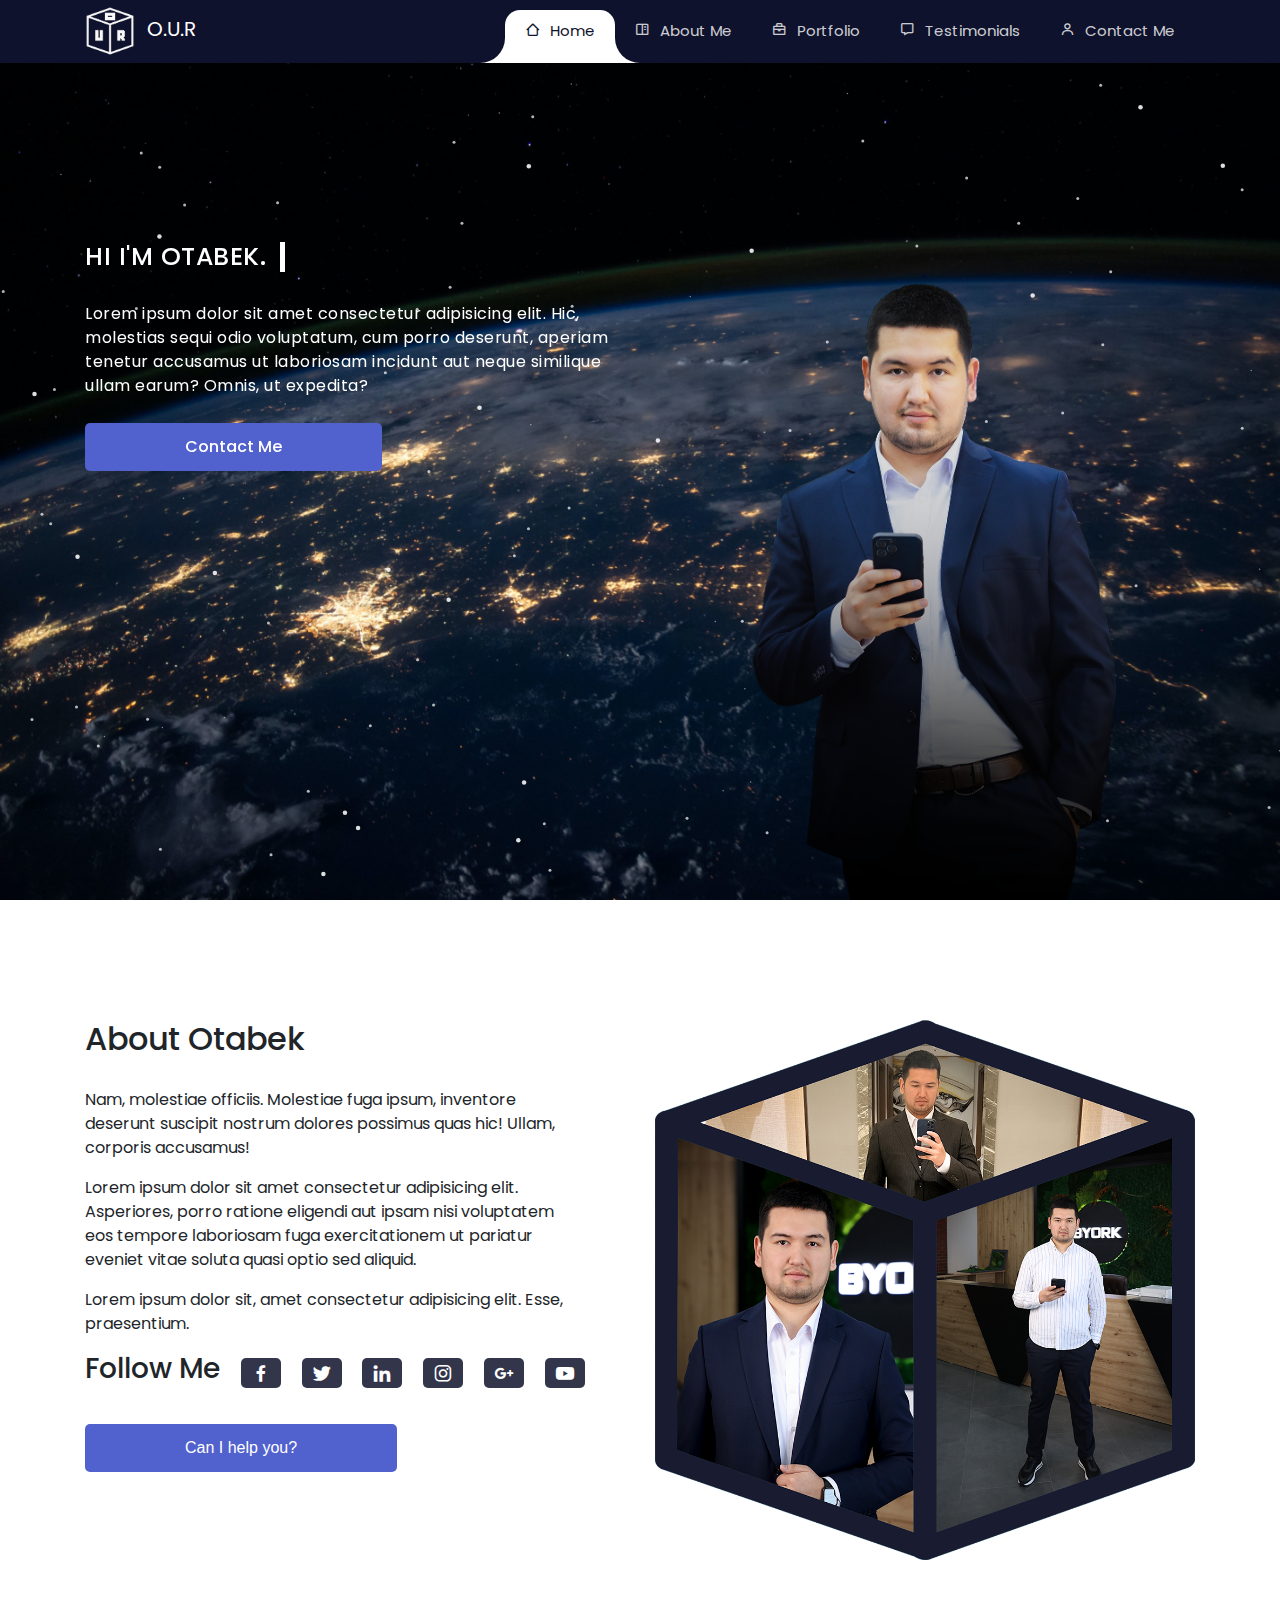
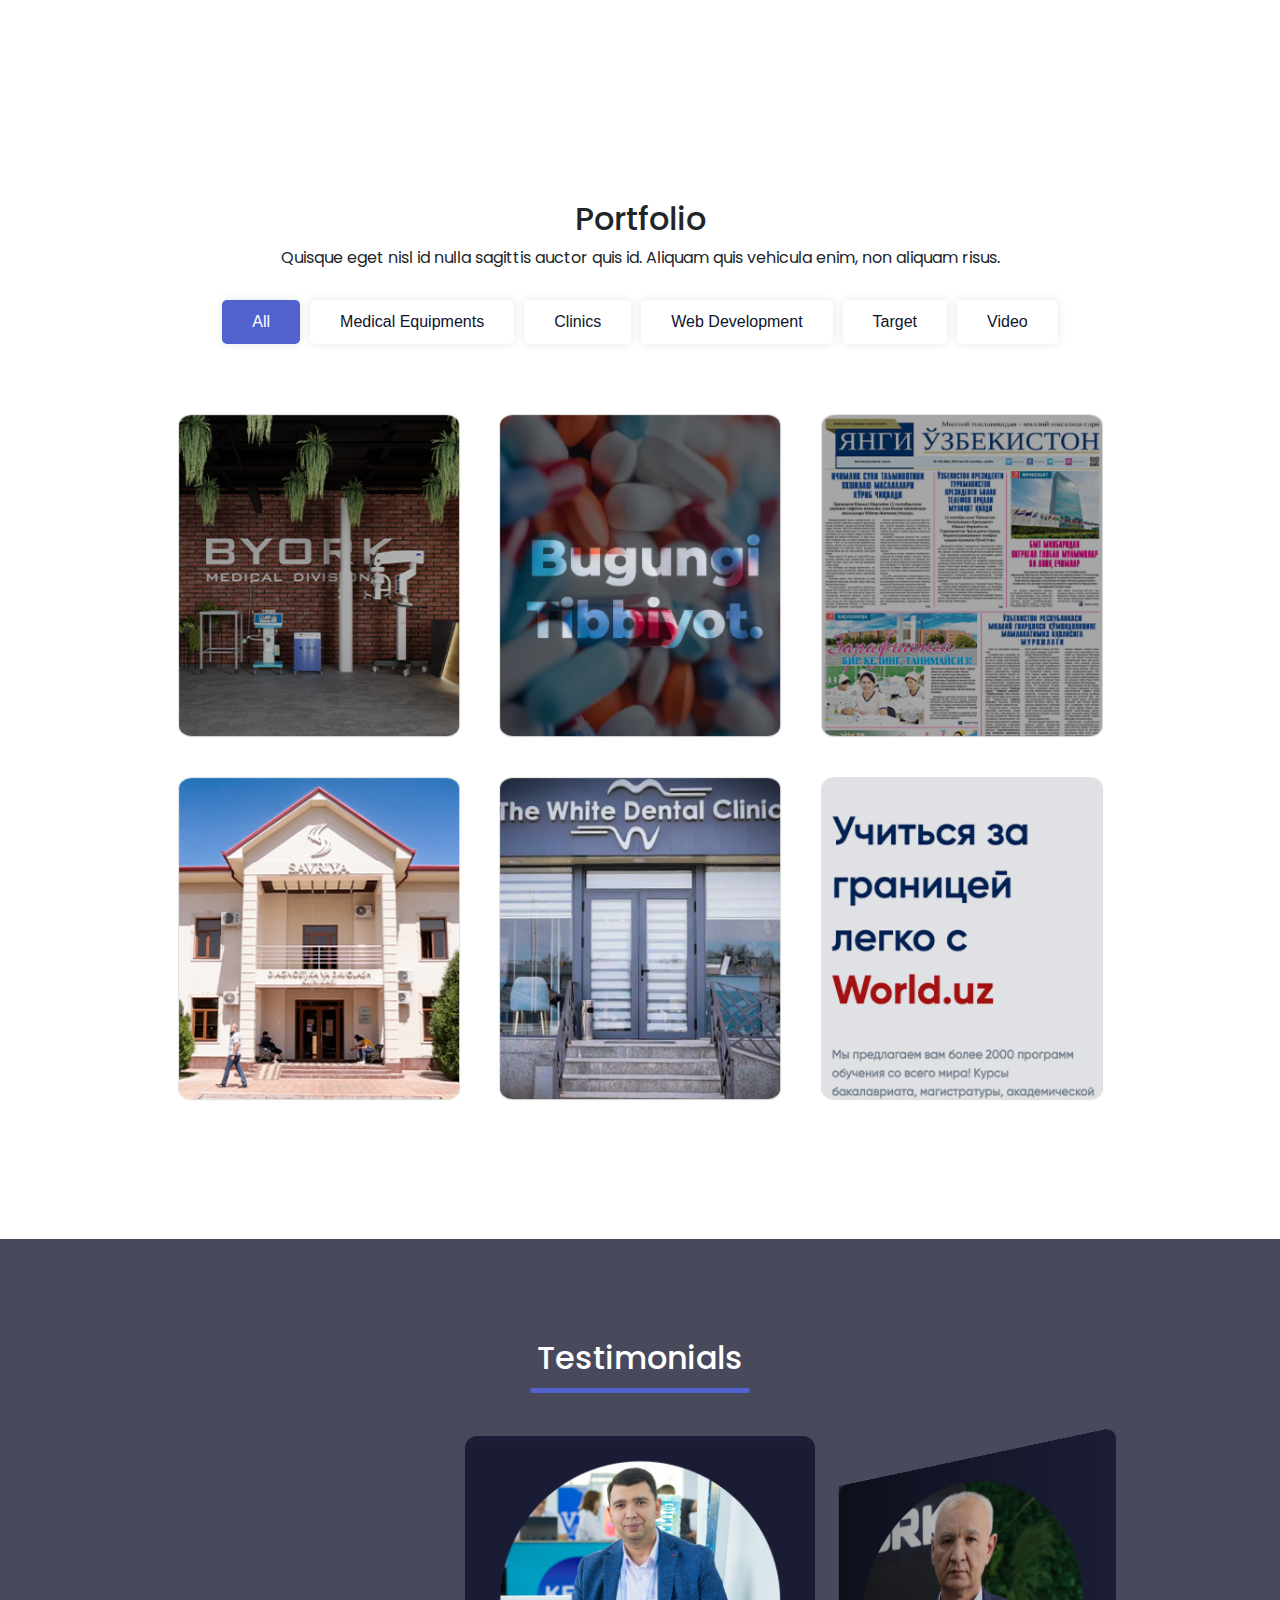
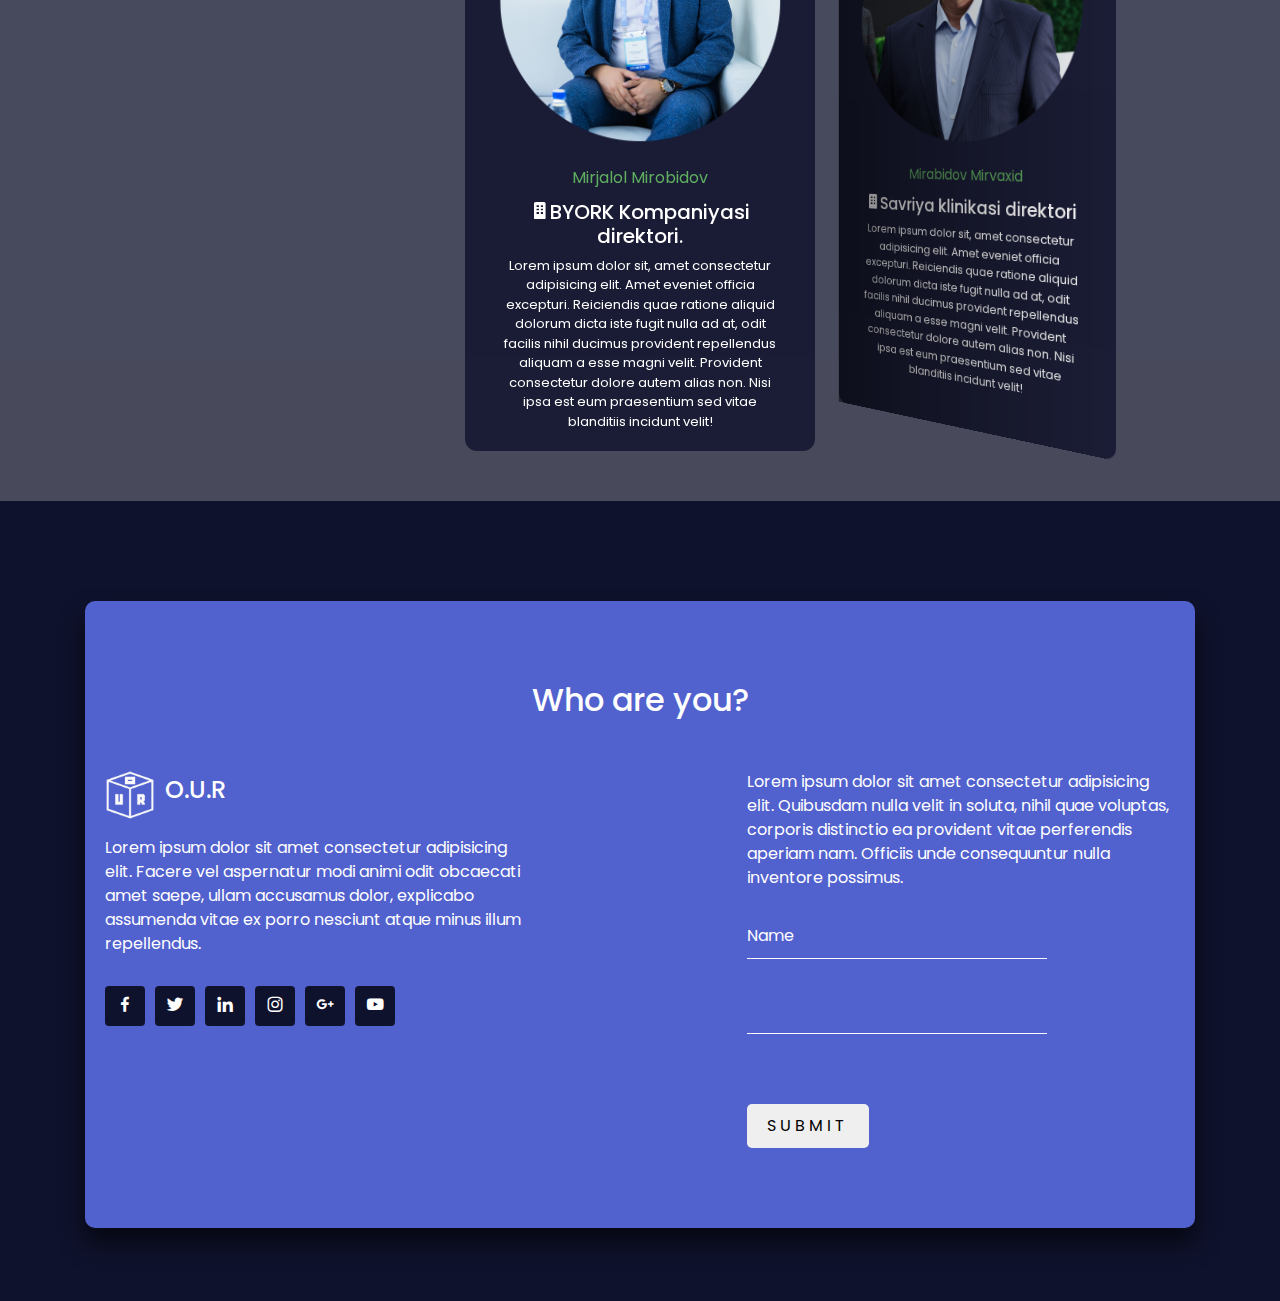
==== commit acd764e3: "savriya page info added." ====
--- a/index.html
+++ b/index.html
@@ -23,6 +23,7 @@
       href="https://cdn.jsdelivr.net/npm/swiper@10/swiper-bundle.min.css"
     />
     <!-- Swiper css -->
+
     <!-- Phone number integrity -->
     <link
       rel="stylesheet"
@@ -283,61 +284,71 @@
                     </div>
                   </div>
                 </a>
-                <div class="card clinic animated">
-                  <img
-                    src="./static/images/card portfolio (2).png"
-                    alt="img"
-                    class="img-fluid"
-                  />
-                  <div class="card-hide-content">
-                    <h3>BYORK</h3>
-                    <p>Medical division</p>
-                  </div>
-                </div>
-                <div class="card video animated">
-                  <img
-                    src="./static/images/card portfolio (3).png"
-                    alt="img"
-                    class="img-fluid"
-                  />
-                  <div class="card-hide-content">
-                    <h3>BYORK</h3>
-                    <p>Medical division</p>
-                  </div>
-                </div>
-                <div class="card target animated">
-                  <img
-                    src="./static/images/card portfolio savriya.png"
-                    alt="img"
-                    class="img-fluid"
-                  />
-                  <div class="card-hide-content">
-                    <h3>BYORK</h3>
-                    <p>Medical division</p>
-                  </div>
-                </div>
-                <div class="card clinic animated">
-                  <img
-                    src="./static/images/card portfolio.png"
-                    alt="img"
-                    class="img-fluid"
-                  />
-                  <div class="card-hide-content">
-                    <h3>BYORK</h3>
-                    <p>Medical division</p>
-                  </div>
-                </div>
-                <div class="card web animated">
-                  <img
-                    src="./static/images/portfolio card 300x400.png"
-                    alt="img"
-                    class="img-fluid"
-                  />
-                  <div class="card-hide-content">
-                    <h3>BYORK</h3>
-                    <p>Medical division</p>
-                  </div>
-                </div>
+                <a href="">
+                  <div class="card clinic animated">
+                    <img
+                      src="./static/images/card portfolio (2).png"
+                      alt="img"
+                      class="img-fluid"
+                    />
+                    <div class="card-hide-content">
+                      <h3>BYORK</h3>
+                      <p>Medical division</p>
+                    </div>
+                  </div>
+                </a>
+                <a href="#">
+                  <div class="card video animated">
+                    <img
+                      src="./static/images/card portfolio (3).png"
+                      alt="img"
+                      class="img-fluid"
+                    />
+                    <div class="card-hide-content">
+                      <h3>BYORK</h3>
+                      <p>Medical division</p>
+                    </div>
+                  </div>
+                </a>
+                <a href="./pages/savriya.html">
+                  <div class="card target animated">
+                    <img
+                      src="./static/images/card portfolio savriya.png"
+                      alt="img"
+                      class="img-fluid"
+                    />
+                    <div class="card-hide-content">
+                      <h3>BYORK</h3>
+                      <p>Medical division</p>
+                    </div>
+                  </div>
+                </a>
+                <a href="#">
+                  <div class="card clinic animated">
+                    <img
+                      src="./static/images/card portfolio.png"
+                      alt="img"
+                      class="img-fluid"
+                    />
+                    <div class="card-hide-content">
+                      <h3>BYORK</h3>
+                      <p>Medical division</p>
+                    </div>
+                  </div>
+                </a>
+                <a href="#">
+                  <div class="card web animated">
+                    <img
+                      src="./static/images/portfolio card 300x400.png"
+                      alt="img"
+                      class="img-fluid"
+                    />
+                    <div class="card-hide-content">
+                      <h3>BYORK</h3>
+                      <p>Medical division</p>
+                    </div>
+                  </div>
+                </a>
               </section>
             </div>
             <div
